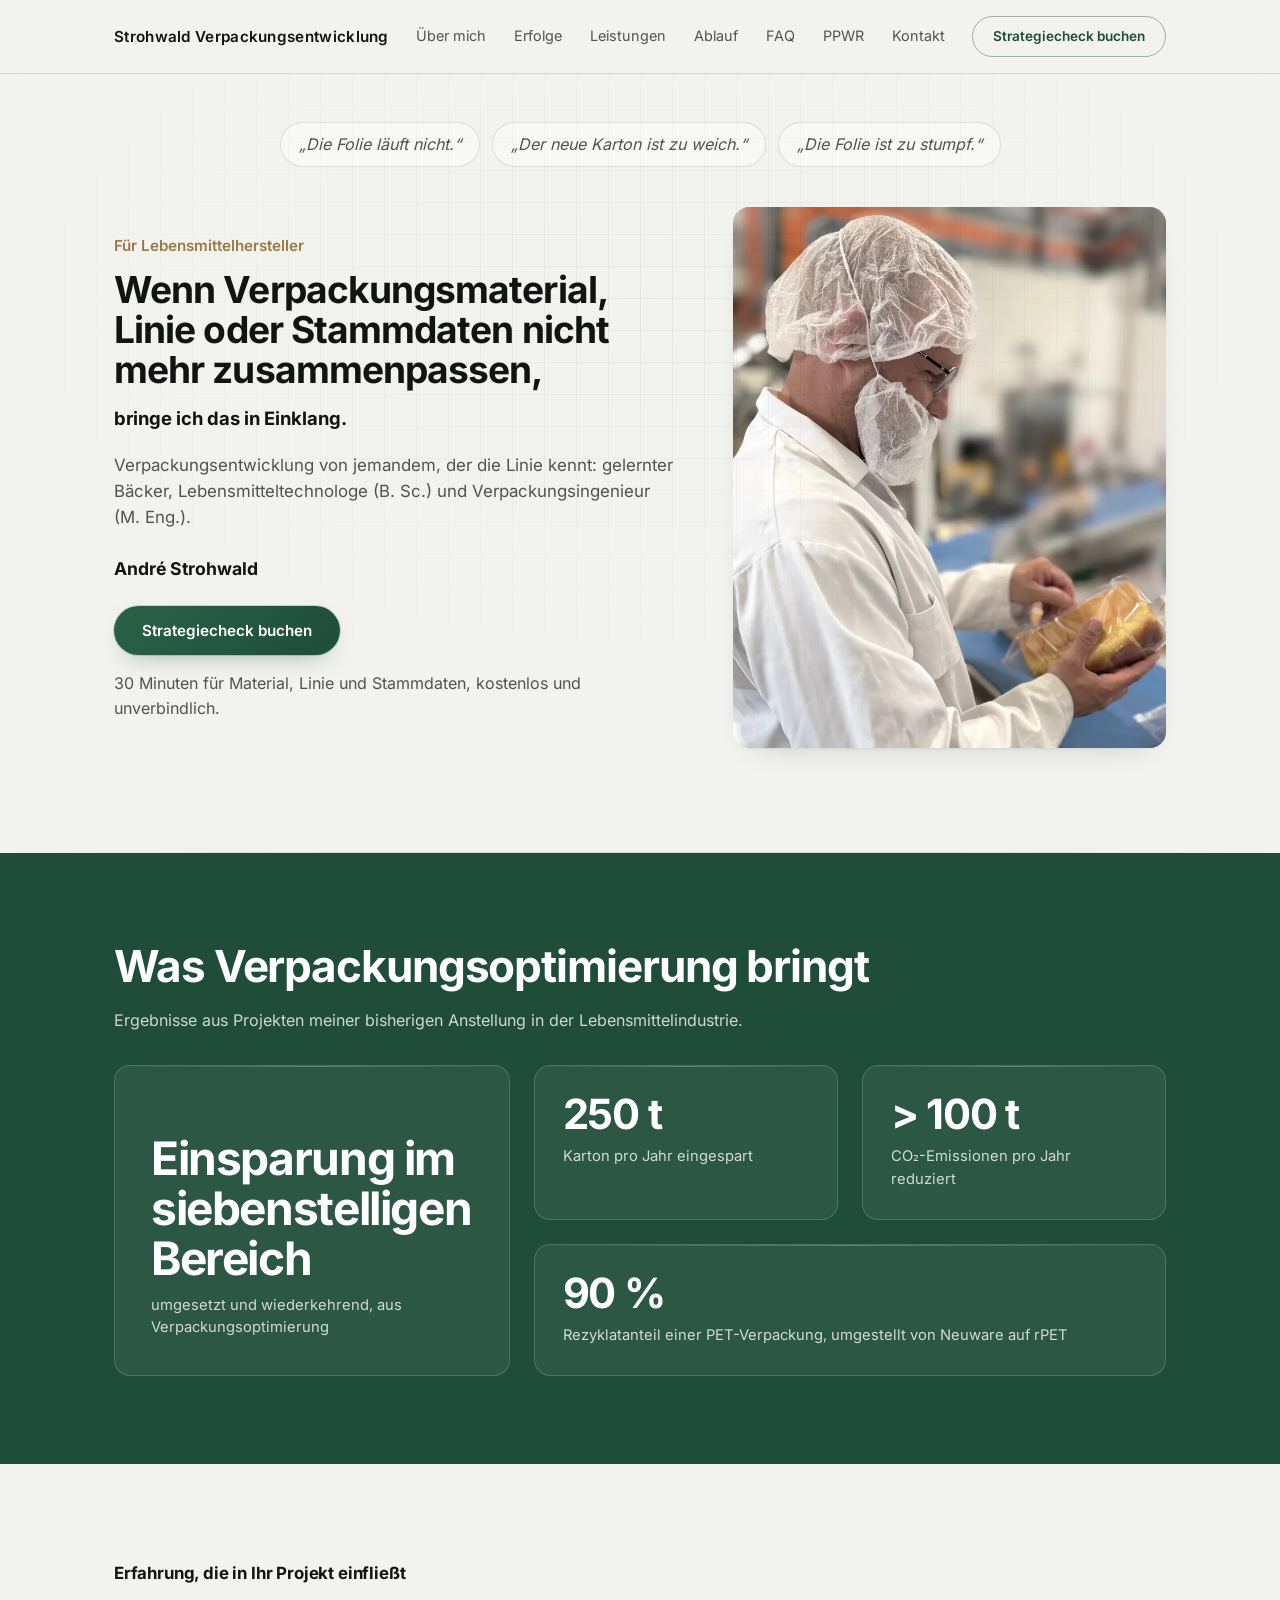
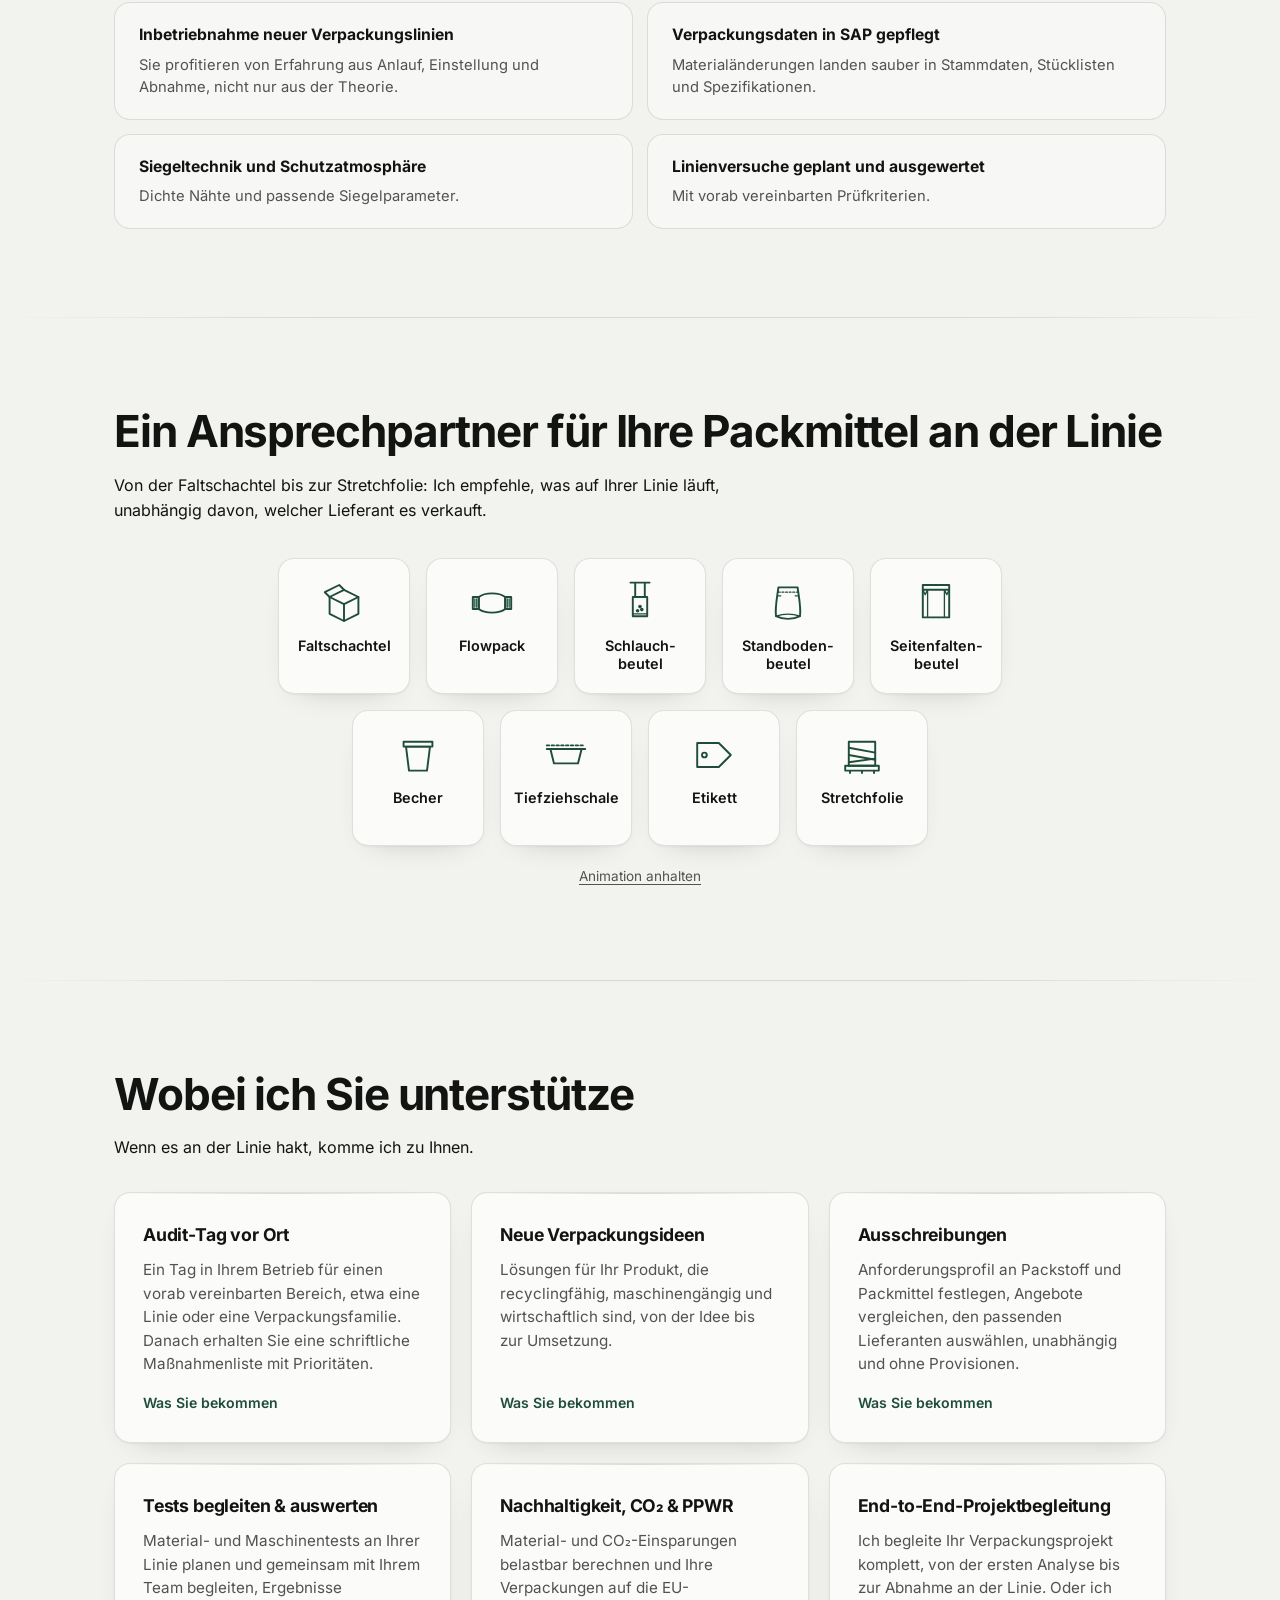
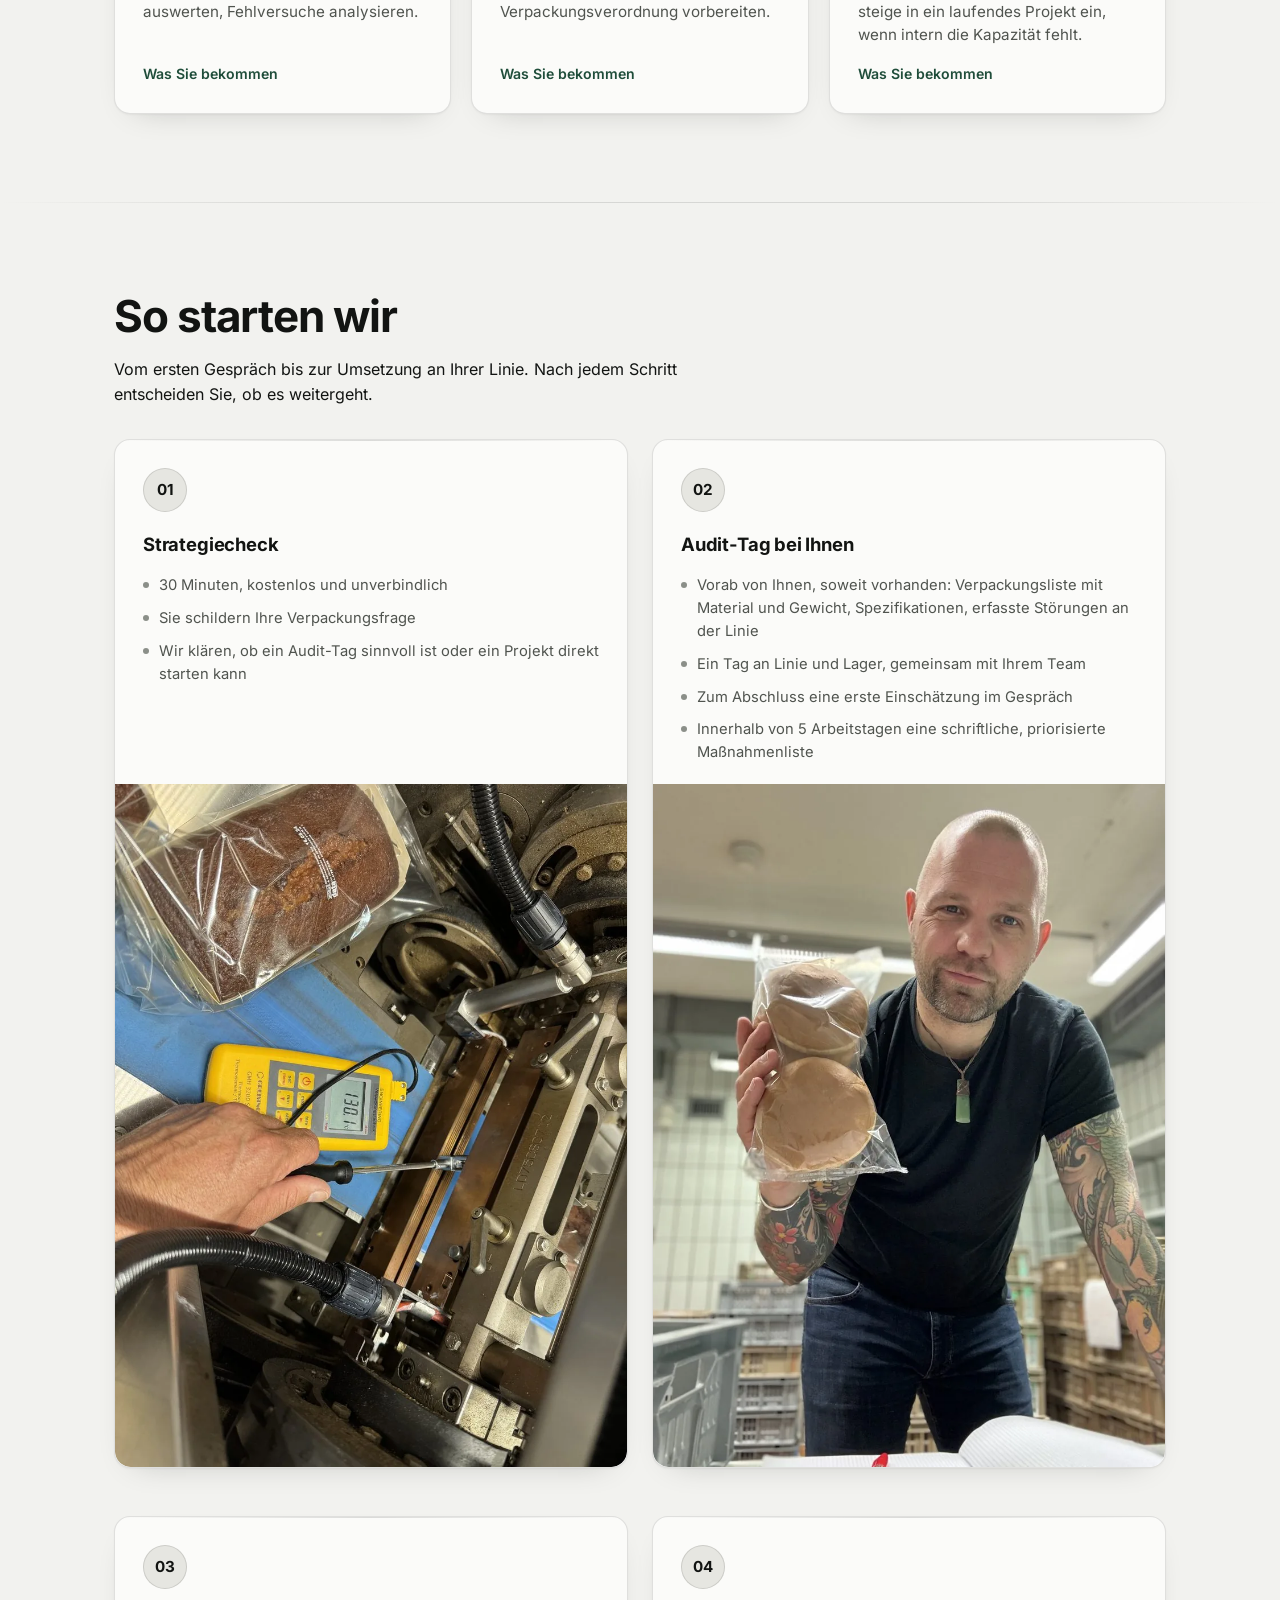
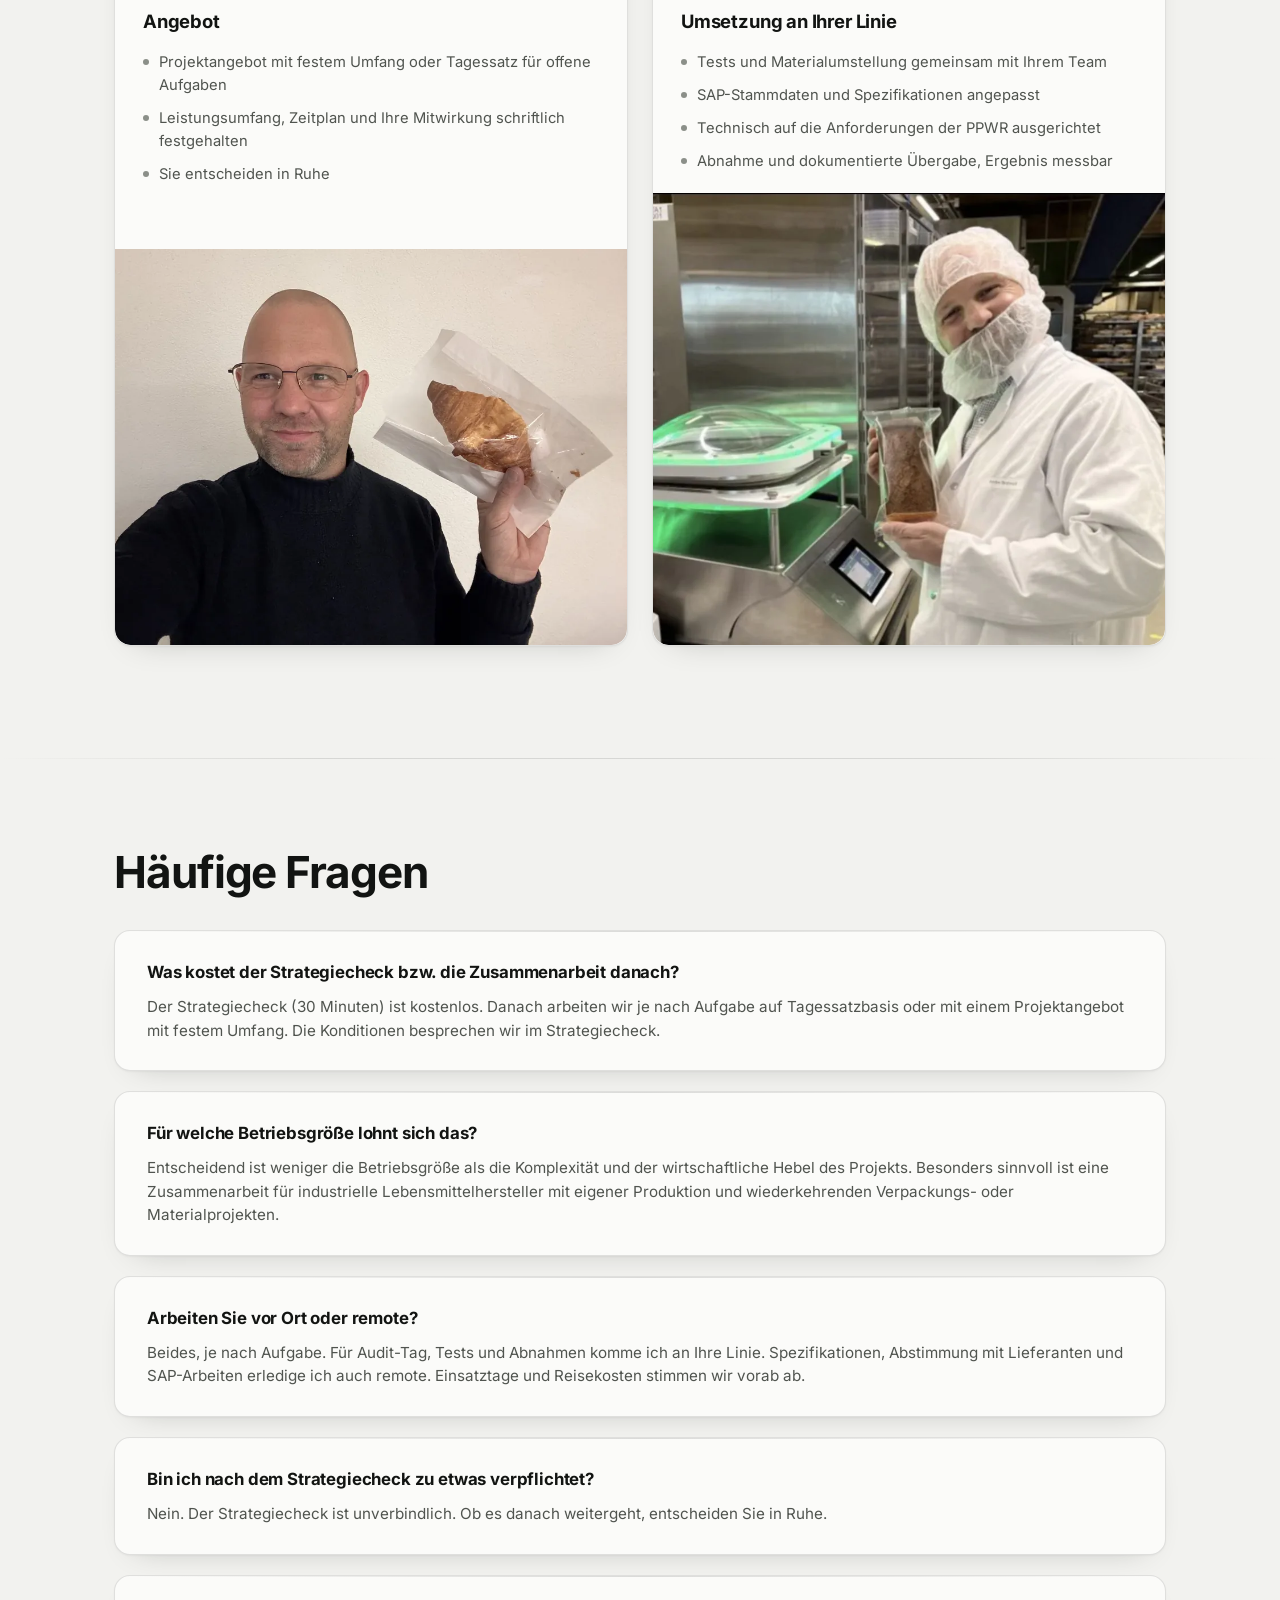
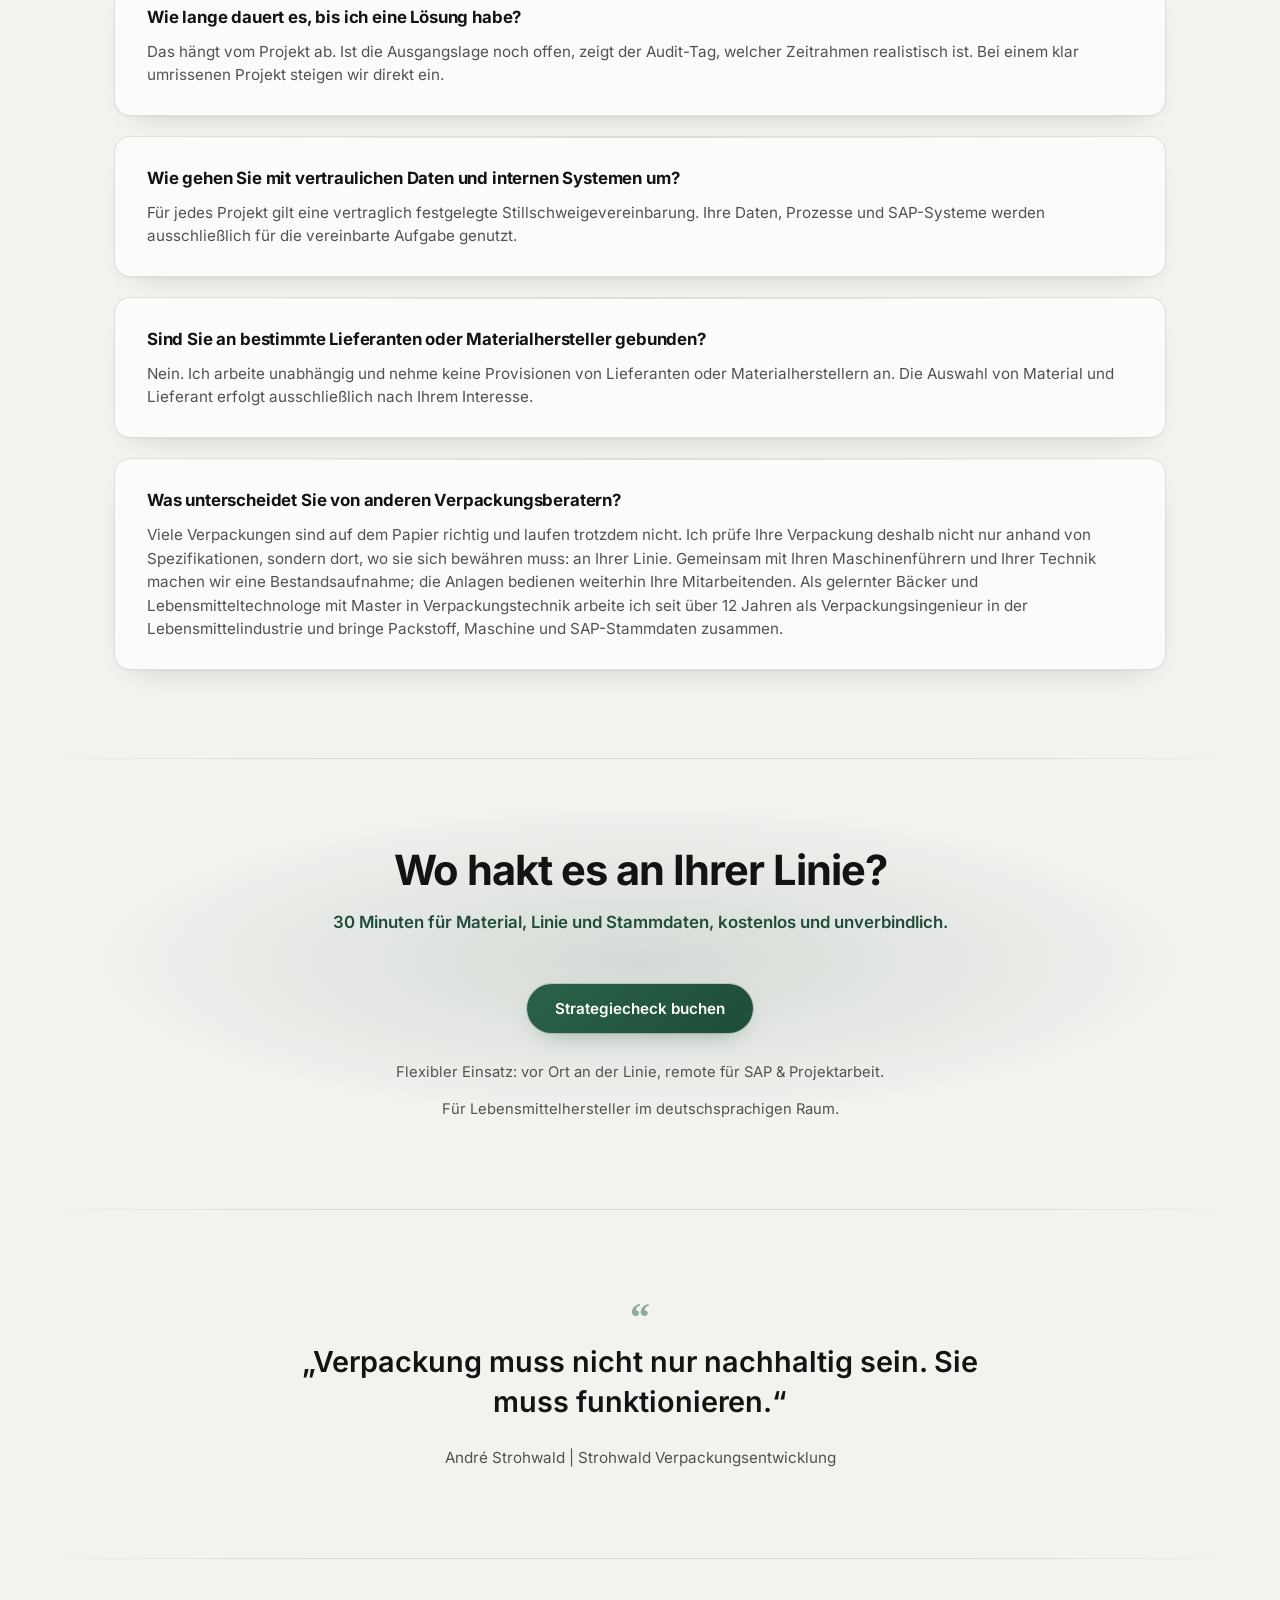
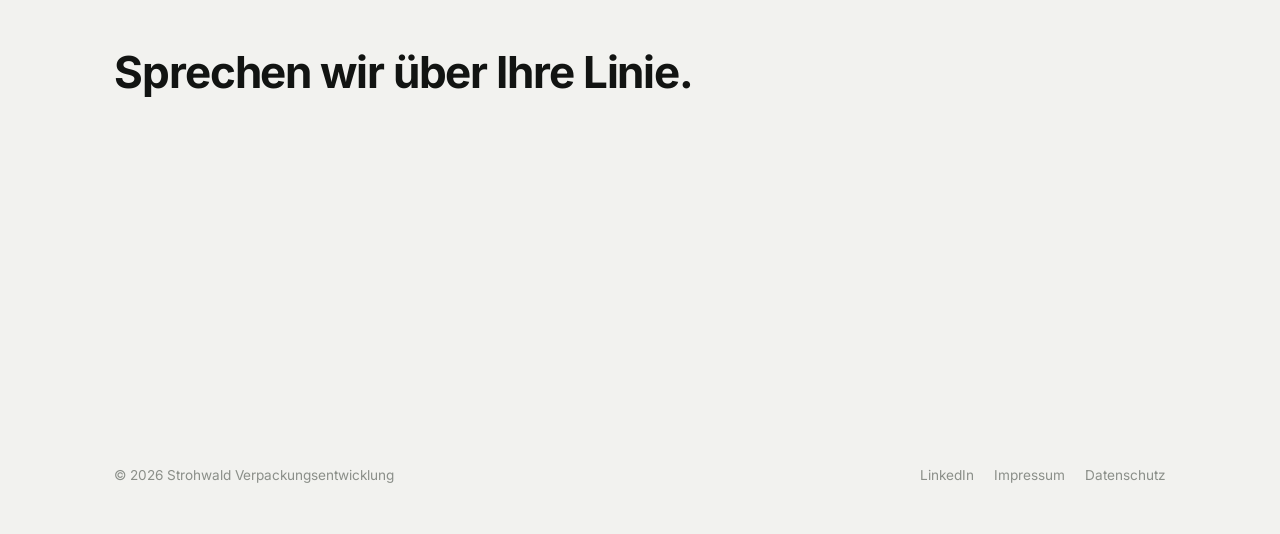
==== index.html @ 3e9cc545 "Rücke Erfolge tiefer, Foto nach unten, Sprechblasen mittig und größer Co-Authored-By: Claude Opus 5." ====
<!DOCTYPE html>
<html lang="de">
<head>
<meta charset="UTF-8" />
<meta name="viewport" content="width=device-width, initial-scale=1.0" />
<title>Strohwald Verpackungsentwicklung | André Strohwald</title>
<meta name="description" content="André Strohwald, Verpackungsingenieur (M. Eng.): Verpackungsentwicklung für Lebensmittelhersteller im deutschsprachigen Raum." />
<meta property="og:type" content="website" />
<meta property="og:site_name" content="Strohwald Verpackungsentwicklung" />
<meta property="og:url" content="https://strohwald-verpackungsentwicklung.de/" />
<link rel="canonical" href="https://strohwald-verpackungsentwicklung.de/" />
<meta property="og:title" content="Strohwald Verpackungsentwicklung" />
<meta property="og:description" content="André Strohwald, Verpackungsingenieur (M. Eng.): Verpackungsentwicklung für Lebensmittelhersteller im deutschsprachigen Raum." />
<meta property="og:image" content="https://strohwald-verpackungsentwicklung.de/assets/images/og-image.jpg" />
<meta property="og:image:width" content="1200" />
<meta property="og:image:height" content="630" />
<meta property="og:locale" content="de_DE" />
<meta name="twitter:card" content="summary_large_image" />
<meta name="twitter:title" content="Strohwald Verpackungsentwicklung" />
<meta name="twitter:description" content="André Strohwald, Verpackungsingenieur (M. Eng.): Verpackungsentwicklung für Lebensmittelhersteller im deutschsprachigen Raum." />
<meta name="twitter:image" content="https://strohwald-verpackungsentwicklung.de/assets/images/og-image.jpg" />
<link rel="icon" href="assets/favicon.svg" type="image/svg+xml" />
<link rel="preload" href="assets/fonts/inter-latin-wght-normal.woff2" as="font" type="font/woff2" crossorigin />
<link rel="stylesheet" href="assets/style.css?v=1795500000" />
<script type="application/ld+json">
{
  "@context": "https://schema.org",
  "@graph": [
    {
      "@type": "ProfessionalService",
      "@id": "https://strohwald-verpackungsentwicklung.de/#firma",
      "name": "Strohwald Verpackungsentwicklung",
      "url": "https://strohwald-verpackungsentwicklung.de/",
      "description": "Ingenieurleistungen in der Verpackungsentwicklung für Lebensmittelhersteller im deutschsprachigen Raum: Packstoff, Linie und Stammdaten, PPWR und Materialeinsparung.",
      "image": "https://strohwald-verpackungsentwicklung.de/assets/images/og-image.jpg",
      "email": "andre@strohwald-verpackungsentwicklung.de",
      "member": {
        "@id": "https://strohwald-verpackungsentwicklung.de/#andre"
      },
      "areaServed": [
        {
          "@type": "Country",
          "name": "Deutschland"
        },
        {
          "@type": "Country",
          "name": "Österreich"
        },
        {
          "@type": "Country",
          "name": "Schweiz"
        },
        {
          "@type": "Country",
          "name": "Liechtenstein"
        }
      ],
      "knowsAbout": [
        "Verpackungsentwicklung",
        "Lebensmittelverpackungen",
        "PPWR (EU-Verpackungsverordnung 2025/40)",
        "Siegeltechnik",
        "Folienverpackungen",
        "Schutzgasverpackung (MAP)",
        "Karton",
        "Tiefziehverpackungen",
        "Etiketten",
        "Materialeinsparung",
        "SAP-Stammdaten für Packmittel"
      ],
      "sameAs": [
        "https://www.linkedin.com/in/andr%C3%A9-strohwald-752a7868"
      ]
    },
    {
      "@type": "Person",
      "@id": "https://strohwald-verpackungsentwicklung.de/#andre",
      "name": "André Strohwald",
      "jobTitle": ["Verpackungsingenieur", "Verpackungsentwickler"],
      "url": "https://strohwald-verpackungsentwicklung.de/ueber-mich.html",
      "image": "https://strohwald-verpackungsentwicklung.de/assets/images/andre-strohwald.webp",
      "sameAs": [
        "https://www.linkedin.com/in/andr%C3%A9-strohwald-752a7868"
      ],
      "alumniOf": {
        "@type": "CollegeOrUniversity",
        "name": "Berliner Hochschule für Technik"
      },
      "hasCredential": [
        {
          "@type": "EducationalOccupationalCredential",
          "name": "M. Eng. Verpackungstechnik"
        },
        {
          "@type": "EducationalOccupationalCredential",
          "name": "B. Sc. Lebensmitteltechnologie"
        },
        {
          "@type": "EducationalOccupationalCredential",
          "name": "Ausbildung zum Bäcker"
        }
      ],
      "knowsAbout": [
        "Verpackungsentwicklung",
        "Lebensmittelverpackungen",
        "PPWR (EU-Verpackungsverordnung 2025/40)",
        "Siegeltechnik",
        "Folienverpackungen",
        "Schutzgasverpackung (MAP)",
        "Karton",
        "Tiefziehverpackungen",
        "Etiketten",
        "Materialeinsparung",
        "SAP-Stammdaten für Packmittel"
      ]
    },
    {
      "@type": "WebSite",
      "@id": "https://strohwald-verpackungsentwicklung.de/#website",
      "url": "https://strohwald-verpackungsentwicklung.de/",
      "name": "Strohwald Verpackungsentwicklung",
      "inLanguage": "de",
      "publisher": {
        "@id": "https://strohwald-verpackungsentwicklung.de/#firma"
      }
    }
  ]
}
</script>
</head>
<body>

<header class="site-header">
  <div class="container">
    <div class="header-start">
      <button type="button" class="nav-toggle" aria-label="Menü öffnen" aria-expanded="false" aria-controls="main-nav">
        <svg viewBox="0 0 24 24" fill="none" stroke="currentColor" stroke-width="1.8" stroke-linecap="round">
          <line x1="4" y1="7" x2="20" y2="7"/>
          <line x1="4" y1="12" x2="20" y2="12"/>
          <line x1="4" y1="17" x2="20" y2="17"/>
        </svg>
      </button>
      <a href="#" class="brand">
        <span class="brand-name">Strohwald Verpackungsentwicklung</span>
      </a>
    </div>
    <nav class="main-nav" id="main-nav">
      <a href="ueber-mich.html">Über mich</a>
      <a href="#erfolge">Erfolge</a>
      <a href="#leistungen">Leistungen</a>
      <a href="#prozess">Ablauf</a>
      <a href="#faq">FAQ</a>
      <a href="ppwr.html">PPWR</a>
      <a href="#kontakt">Kontakt</a>
      <a href="https://calendly.com/strohwald-verpackungsentwicklung/30min" class="nav-mobile-cta" target="_blank" rel="noopener">Strategiecheck buchen</a>
    </nav>
    <a href="https://calendly.com/strohwald-verpackungsentwicklung/30min" class="btn btn-outline btn-small nav-cta" target="_blank" rel="noopener">Strategiecheck buchen</a>
  </div>
</header>

<main>

  <!-- Hero -->
  <section class="hero">
    <div class="container hero-inner hero-inner--foto">
      <ul class="hero-symptoms" aria-label="Typische Sätze aus der Produktion">
        <li>„Die Folie läuft nicht.“</li>
        <li>„Der neue Karton ist zu weich.“</li>
        <li>„Die Folie ist zu stumpf.“</li>
      </ul>
      <div class="hero-text">
        <p class="eyebrow">Für Lebensmittelhersteller</p>
        <h1>Wenn Verpackungsmaterial, Linie oder Stammdaten nicht mehr zusammenpassen,</h1>
        <p class="hero-lead">bringe ich das in Einklang.</p>

        <p class="hero-intro">Verpackungsentwicklung von jemandem, der die Linie kennt: gelernter Bäcker, Lebensmitteltechnologe (B.&nbsp;Sc.) und Verpackungsingenieur (M.&nbsp;Eng.).</p>

        <div class="hero-person">
          <div>
            <div class="hero-person-name">André Strohwald</div>
          </div>
        </div>

        <div class="hero-actions">
          <a href="https://calendly.com/strohwald-verpackungsentwicklung/30min" class="btn btn-primary" target="_blank" rel="noopener">Strategiecheck buchen</a>
          <span class="hint">30 Minuten für Material, Linie und Stammdaten, kostenlos und unverbindlich.</span>
        </div>
      </div>
      <figure class="hero-foto hero-foto--linie">
        <img src="assets/images/qualitaetskontrolle-1200.webp" srcset="assets/images/qualitaetskontrolle-800.webp 800w, assets/images/qualitaetskontrolle-1200.webp 1200w" sizes="(min-width: 960px) 460px, 100vw" alt="André Strohwald prüft ein verpacktes Brot an der Verpackungslinie" width="1200" height="1426" fetchpriority="high" />
      </figure>
    </div>
  </section>

  <!-- Erfolge -->
  <section id="erfolge" class="erfolge-gruen">
    <div class="container">
      <h2>Was Verpackungs&shy;optimierung bringt</h2>
      <p class="section-intro">Ergebnisse aus Projekten meiner bisherigen Anstellung in der Lebensmittelindustrie.</p>

      <div class="stats-grid stats-bento">
        <div class="stat-tile stat-tile-feature">
          <div class="stat-value">Einsparung im siebenstelligen Bereich</div>
          <div class="stat-label">umgesetzt und wiederkehrend, aus Verpackungsoptimierung</div>
        </div>
        <div class="stat-tile">
          <div class="stat-value">250 t</div>
          <div class="stat-label">Karton pro Jahr eingespart</div>
        </div>
        <div class="stat-tile">
          <div class="stat-value">&gt;&nbsp;100&nbsp;t</div>
          <div class="stat-label">CO₂-Emissionen pro Jahr reduziert</div>
        </div>
        <div class="stat-tile stat-tile-wide">
          <div class="stat-value">90 %</div>
          <div class="stat-label">Rezyklatanteil einer PET-Verpackung, umgestellt von Neuware auf rPET</div>
        </div>
      </div>
    </div>
  </section>

  <!-- Erfahrung -->
  <section id="erfahrung">
    <div class="container">
      <h3 class="experience-title">Erfahrung, die in Ihr Projekt einfließt</h3>
      <div class="experience-grid">
        <div class="experience-card">
          <h4>Inbetriebnahme neuer Verpackungslinien</h4>
          <p>Sie profitieren von Erfahrung aus Anlauf, Einstellung und Abnahme, nicht nur aus der Theorie.</p>
        </div>
        <div class="experience-card">
          <h4>Verpackungsdaten in SAP gepflegt</h4>
          <p>Materialänderungen landen sauber in Stammdaten, Stücklisten und Spezifikationen.</p>
        </div>
        <div class="experience-card">
          <h4>Siegeltechnik und Schutzatmosphäre</h4>
          <p>Dichte Nähte und passende Siegelparameter.</p>
        </div>
        <div class="experience-card">
          <h4>Linienversuche geplant und ausgewertet</h4>
          <p>Mit vorab vereinbarten Prüfkriterien.</p>
        </div>
      </div>
    </div>
  </section>

  <!-- Packmittel -->
  <section id="packmittel" class="materials-section">
    <div class="container">
      <h2>Ein Ansprechpartner für Ihre Packmittel an der Linie</h2>
      <p class="section-intro">Von der Faltschachtel bis zur Stretchfolie: Ich empfehle, was auf Ihrer Linie läuft, unabhängig davon, welcher Lieferant es verkauft.</p>
    </div>
    <div class="material-band" data-material-anim>
        <ul class="material-list">
          <li class="material-chip"><svg viewBox="0 0 40 40" aria-hidden="true"><path d="M8 15L20 9L32 15L32 29L20 35L8 29Z"><animate attributeName="d" values="M8 15L20 9L32 15L32 29L20 35L8 29Z;M8 15L20 9L32 15L32 29L20 35L8 29Z;M8 29L20 23L32 29L32 29L20 35L8 29Z;M8 29L20 23L32 29L32 29L20 35L8 29Z;M8 15L20 9L32 15L32 29L20 35L8 29Z;M8 15L20 9L32 15L32 29L20 35L8 29Z;M8 15L20 9L32 15L32 29L20 35L8 29Z" keyTimes="0;0.0122;0.0278;0.0417;0.0694;0.0903;1" calcMode="spline" keySplines=".45 0 .25 1;.45 0 .25 1;.45 0 .25 1;.45 0 .25 1;.45 0 .25 1;.45 0 .25 1" dur="28.8s" begin="0.8s" repeatCount="indefinite"/></path><path d="M8 15L20 21L32 15M20 21L20 35"><animate attributeName="d" values="M8 15L20 21L32 15M20 21L20 35;M8 15L20 21L32 15M20 21L20 35;M8 29L20 35L32 29M20 35L20 35;M8 29L20 35L32 29M20 35L20 35;M8 15L20 21L32 15M20 21L20 35;M8 15L20 21L32 15M20 21L20 35;M8 15L20 21L32 15M20 21L20 35" keyTimes="0;0.0122;0.0278;0.0417;0.0694;0.0903;1" calcMode="spline" keySplines=".45 0 .25 1;.45 0 .25 1;.45 0 .25 1;.45 0 .25 1;.45 0 .25 1;.45 0 .25 1" dur="28.8s" begin="0.8s" repeatCount="indefinite"/></path><path d="M8 15L4 11L16 5L20 9"><animate attributeName="d" values="M8 15L4 11L16 5L20 9;M8 15L14 18L26 12L20 9;M8 29L14 32L26 26L20 23;M8 29L14 32L26 26L20 23;M8 15L14 18L26 12L20 9;M8 15L4 11L16 5L20 9;M8 15L4 11L16 5L20 9" keyTimes="0;0.0122;0.0278;0.0417;0.0694;0.0903;1" calcMode="spline" keySplines=".45 0 .25 1;.45 0 .25 1;.45 0 .25 1;.45 0 .25 1;.45 0 .25 1;.45 0 .25 1" dur="28.8s" begin="0.8s" repeatCount="indefinite"/></path></svg><span>Faltschachtel</span></li>
          <li class="material-chip"><svg viewBox="0 0 40 40" aria-hidden="true"><path d="M9 15C14 11 26 11 31 15L31 25C26 29 14 29 9 25Z"/><path d="M4 15h5v10H4zM31 15h5v10h-5z"/><path class="mc-thin" d="M5.7 16.5v7M7.3 16.5v7M32.7 16.5v7M34.3 16.5v7"/><g opacity="0"><path d="M2.5 12h8M29.5 12h8"/><animateTransform attributeName="transform" type="translate" values="0 0;0 0;0 2;0 2;0 0;0 0;0 0" keyTimes="0;0.0104;0.0243;0.0451;0.059;0.0729;1" calcMode="spline" keySplines=".45 0 .25 1;.45 0 .25 1;.45 0 .25 1;.45 0 .25 1;.45 0 .25 1;.45 0 .25 1" dur="28.8s" begin="4s" repeatCount="indefinite"/><animate attributeName="opacity" values="0;1;1;1;1;0;0" keyTimes="0;0.0104;0.0243;0.0451;0.059;0.0729;1" calcMode="spline" keySplines=".45 0 .25 1;.45 0 .25 1;.45 0 .25 1;.45 0 .25 1;.45 0 .25 1;.45 0 .25 1" dur="28.8s" begin="4s" repeatCount="indefinite"/></g><g opacity="0"><path d="M2.5 28h8M29.5 28h8"/><animateTransform attributeName="transform" type="translate" values="0 0;0 0;0 -2;0 -2;0 0;0 0;0 0" keyTimes="0;0.0104;0.0243;0.0451;0.059;0.0729;1" calcMode="spline" keySplines=".45 0 .25 1;.45 0 .25 1;.45 0 .25 1;.45 0 .25 1;.45 0 .25 1;.45 0 .25 1" dur="28.8s" begin="4s" repeatCount="indefinite"/><animate attributeName="opacity" values="0;1;1;1;1;0;0" keyTimes="0;0.0104;0.0243;0.0451;0.059;0.0729;1" calcMode="spline" keySplines=".45 0 .25 1;.45 0 .25 1;.45 0 .25 1;.45 0 .25 1;.45 0 .25 1;.45 0 .25 1" dur="28.8s" begin="4s" repeatCount="indefinite"/></g></svg><span>Flowpack</span></li>
          <li class="material-chip"><svg viewBox="0 0 40 40" aria-hidden="true"><path d="M12 3h16M16 3v12M24 3v12"/><path d="M14 15h12v16H14z"/><path class="mc-thin" d="M14 29h12"/><circle class="mc-dot" cx="18" cy="26.5" r="1.5"><animateTransform attributeName="transform" type="translate" values="0 0;0 0;0 -19;0 -19;0 0;0 0" keyTimes="0;0.0104;0.0122;0.0139;0.0312;1" calcMode="spline" keySplines=".45 0 .25 1;.45 0 .25 1;.45 0 .25 1;.45 0 .25 1;.45 0 .25 1" dur="28.8s" begin="7.2s" repeatCount="indefinite"/><animate attributeName="opacity" values="1;0;0;1;1;1" keyTimes="0;0.0104;0.0139;0.0156;0.0312;1" calcMode="spline" keySplines=".45 0 .25 1;.45 0 .25 1;.45 0 .25 1;.45 0 .25 1;.45 0 .25 1" dur="28.8s" begin="7.2s" repeatCount="indefinite"/></circle><circle class="mc-dot" cx="21.5" cy="25.5" r="1.5"><animateTransform attributeName="transform" type="translate" values="0 0;0 0;0 -19;0 -19;0 0;0 0" keyTimes="0;0.0104;0.0122;0.0181;0.0354;1" calcMode="spline" keySplines=".45 0 .25 1;.45 0 .25 1;.45 0 .25 1;.45 0 .25 1;.45 0 .25 1" dur="28.8s" begin="7.2s" repeatCount="indefinite"/><animate attributeName="opacity" values="1;0;0;1;1;1" keyTimes="0;0.0104;0.0181;0.0198;0.0354;1" calcMode="spline" keySplines=".45 0 .25 1;.45 0 .25 1;.45 0 .25 1;.45 0 .25 1;.45 0 .25 1" dur="28.8s" begin="7.2s" repeatCount="indefinite"/></circle><circle class="mc-dot" cx="20" cy="23" r="1.5"><animateTransform attributeName="transform" type="translate" values="0 0;0 0;0 -19;0 -19;0 0;0 0" keyTimes="0;0.0104;0.0122;0.0222;0.0396;1" calcMode="spline" keySplines=".45 0 .25 1;.45 0 .25 1;.45 0 .25 1;.45 0 .25 1;.45 0 .25 1" dur="28.8s" begin="7.2s" repeatCount="indefinite"/><animate attributeName="opacity" values="1;0;0;1;1;1" keyTimes="0;0.0104;0.0222;0.024;0.0396;1" calcMode="spline" keySplines=".45 0 .25 1;.45 0 .25 1;.45 0 .25 1;.45 0 .25 1;.45 0 .25 1" dur="28.8s" begin="7.2s" repeatCount="indefinite"/></circle><g opacity="0"><path d="M7 15h6"/><animateTransform attributeName="transform" type="translate" values="0 0;0 0;1.5 0;1.5 0;0 0;0 0" keyTimes="0;0.0347;0.0486;0.066;0.0799;1" calcMode="spline" keySplines=".45 0 .25 1;.45 0 .25 1;.45 0 .25 1;.45 0 .25 1;.45 0 .25 1" dur="28.8s" begin="7.2s" repeatCount="indefinite"/><animate attributeName="opacity" values="0;1;1;1;0;0" keyTimes="0;0.0347;0.0486;0.066;0.0799;1" calcMode="spline" keySplines=".45 0 .25 1;.45 0 .25 1;.45 0 .25 1;.45 0 .25 1;.45 0 .25 1" dur="28.8s" begin="7.2s" repeatCount="indefinite"/></g><g opacity="0"><path d="M27 15h6"/><animateTransform attributeName="transform" type="translate" values="0 0;0 0;-1.5 0;-1.5 0;0 0;0 0" keyTimes="0;0.0347;0.0486;0.066;0.0799;1" calcMode="spline" keySplines=".45 0 .25 1;.45 0 .25 1;.45 0 .25 1;.45 0 .25 1;.45 0 .25 1" dur="28.8s" begin="7.2s" repeatCount="indefinite"/><animate attributeName="opacity" values="0;1;1;1;0;0" keyTimes="0;0.0347;0.0486;0.066;0.0799;1" calcMode="spline" keySplines=".45 0 .25 1;.45 0 .25 1;.45 0 .25 1;.45 0 .25 1;.45 0 .25 1" dur="28.8s" begin="7.2s" repeatCount="indefinite"/></g></svg><span>Schlauch&shy;beutel</span></li>
          <li class="material-chip"><svg viewBox="0 0 40 40" aria-hidden="true"><path d="M12 7L28 7C29 15 31 24 30 31C24 34 16 34 10 31C9 24 11 15 12 7Z"><animate attributeName="d" values="M12 7L28 7C29 15 31 24 30 31C24 34 16 34 10 31C9 24 11 15 12 7Z;M12 7L28 7C28 15 28 24 28 31C24 31 16 31 12 31C12 24 12 15 12 7Z;M12 7L28 7C28 15 28 24 28 31C24 31 16 31 12 31C12 24 12 15 12 7Z;M12 7L28 7C29 15 31 24 30 31C24 34 16 34 10 31C9 24 11 15 12 7Z;M12 7L28 7C29 15 31 24 30 31C24 34 16 34 10 31C9 24 11 15 12 7Z" keyTimes="0;0.0174;0.0347;0.066;1" calcMode="spline" keySplines=".45 0 .25 1;.45 0 .25 1;.45 0 .25 1;.45 0 .25 1" dur="28.8s" begin="10.4s" repeatCount="indefinite"/></path><path class="mc-thin" d="M10 31C16 29 24 29 30 31"><animate attributeName="d" values="M10 31C16 29 24 29 30 31;M12 31C16 31 24 31 28 31;M12 31C16 31 24 31 28 31;M10 31C16 29 24 29 30 31;M10 31C16 29 24 29 30 31" keyTimes="0;0.0174;0.0347;0.066;1" calcMode="spline" keySplines=".45 0 .25 1;.45 0 .25 1;.45 0 .25 1;.45 0 .25 1" dur="28.8s" begin="10.4s" repeatCount="indefinite"/></path><path class="mc-thin" d="M12 11h16" stroke-dasharray="1.5 1.5"/><path class="mc-thin" d="M12 14h2M26 14h2"/></svg><span>Standboden&shy;beutel</span></li>
          <li class="material-chip"><svg viewBox="0 0 40 40" aria-hidden="true"><path d="M9 9L31 9L31 32L9 32Z"><animate attributeName="d" values="M9 9L31 9L31 32L9 32Z;M13 9L27 9L27 32L13 32Z;M13 9L27 9L27 32L13 32Z;M9 9L31 9L31 32L9 32Z;M9 9L31 9L31 32L9 32Z" keyTimes="0;0.0174;0.0347;0.066;1" calcMode="spline" keySplines=".45 0 .25 1;.45 0 .25 1;.45 0 .25 1;.45 0 .25 1" dur="28.8s" begin="13.6s" repeatCount="indefinite"/></path><path d="M9 9L9 5L31 5L31 9"><animate attributeName="d" values="M9 9L9 5L31 5L31 9;M13 9L13 5L27 5L27 9;M13 9L13 5L27 5L27 9;M9 9L9 5L31 5L31 9;M9 9L9 5L31 5L31 9" keyTimes="0;0.0174;0.0347;0.066;1" calcMode="spline" keySplines=".45 0 .25 1;.45 0 .25 1;.45 0 .25 1;.45 0 .25 1" dur="28.8s" begin="13.6s" repeatCount="indefinite"/></path><path class="mc-thin" d="M9 9L11 13L13 9M27 9L29 13L31 9"><animate attributeName="d" values="M9 9L11 13L13 9M27 9L29 13L31 9;M13 9L13 13L13 9M27 9L27 13L27 9;M13 9L13 13L13 9M27 9L27 13L27 9;M9 9L11 13L13 9M27 9L29 13L31 9;M9 9L11 13L13 9M27 9L29 13L31 9" keyTimes="0;0.0174;0.0347;0.066;1" calcMode="spline" keySplines=".45 0 .25 1;.45 0 .25 1;.45 0 .25 1;.45 0 .25 1" dur="28.8s" begin="13.6s" repeatCount="indefinite"/></path><path class="mc-thin" d="M13 9v23M27 9v23"/></svg><span>Seiten&shy;falten&shy;beutel</span></li>
          <li class="material-chip"><svg viewBox="0 0 40 40" aria-hidden="true"><path d="M10 13h20l-2.5 20h-15z"/><g><path d="M8 9h24v4H8z"/><animateTransform attributeName="transform" type="translate" values="0 0;0 -6;0 -6;0 0;0 0" keyTimes="0;0.0208;0.0486;0.0694;1" calcMode="spline" keySplines=".45 0 .25 1;.45 0 .25 1;.45 0 .25 1;.45 0 .25 1" dur="28.8s" begin="16.8s" repeatCount="indefinite"/><animateTransform attributeName="transform" type="rotate" additive="sum" values="0 20 11;-10 20 11;-10 20 11;0 20 11;0 20 11" keyTimes="0;0.0208;0.0486;0.0694;1" calcMode="spline" keySplines=".45 0 .25 1;.45 0 .25 1;.45 0 .25 1;.45 0 .25 1" dur="28.8s" begin="16.8s" repeatCount="indefinite"/></g></svg><span>Becher</span></li>
          <li class="material-chip"><svg viewBox="0 0 40 40" aria-hidden="true"><path d="M4 15h32"/><path d="M7 15L10 27L30 27L33 15"><animate attributeName="d" values="M7 15L10 27L30 27L33 15;M7 15L10 15L30 15L33 15;M7 15L10 27L30 27L33 15;M7 15L10 27L30 27L33 15;M7 15L10 27L30 27L33 15" keyTimes="0;0.0104;0.0382;0.0833;1" calcMode="spline" keySplines=".45 0 .25 1;.45 0 .25 1;.45 0 .25 1;.45 0 .25 1" dur="28.8s" begin="20s" repeatCount="indefinite"/></path><path d="M4 12h32" stroke-dasharray="2 2"><animateTransform attributeName="transform" type="translate" values="0 0;0 0;0 3;0 3;0 0;0 0" keyTimes="0;0.0417;0.0556;0.0694;0.0868;1" calcMode="spline" keySplines=".45 0 .25 1;.45 0 .25 1;.45 0 .25 1;.45 0 .25 1;.45 0 .25 1" dur="28.8s" begin="20s" repeatCount="indefinite"/></path></svg><span>Tiefzieh&shy;schale</span></li>
          <li class="material-chip"><svg viewBox="0 0 40 40" aria-hidden="true"><g><path d="M6 10h18l10 10-10 10H6z"/><circle cx="12" cy="20" r="2"/><animateTransform attributeName="transform" type="rotate" values="0 6 30;-12 6 30;-12 6 30;0 6 30;0 6 30" keyTimes="0;0.0208;0.0486;0.0764;1" calcMode="spline" keySplines=".45 0 .25 1;.45 0 .25 1;.45 0 .25 1;.45 0 .25 1" dur="28.8s" begin="23.2s" repeatCount="indefinite"/></g></svg><span>Etikett</span></li>
          <li class="material-chip"><svg viewBox="0 0 40 40" aria-hidden="true"><path d="M9 9h22v20H9z"/><path d="M6 29h28v4H6zM10 33v2M20 33v2M30 33v2"/><path d="M9 26l22-3" pathLength="1" stroke-dasharray="1 1"><animate attributeName="stroke-dashoffset" values="0;1;1;0;0" keyTimes="0;0.0104;0.0174;0.0382;1" calcMode="spline" keySplines=".45 0 .25 1;.45 0 .25 1;.45 0 .25 1;.45 0 .25 1" dur="28.8s" begin="26.4s" repeatCount="indefinite"/></path><path d="M9 20l22 4" pathLength="1" stroke-dasharray="1 1"><animate attributeName="stroke-dashoffset" values="0;1;1;0;0" keyTimes="0;0.0104;0.0382;0.059;1" calcMode="spline" keySplines=".45 0 .25 1;.45 0 .25 1;.45 0 .25 1;.45 0 .25 1" dur="28.8s" begin="26.4s" repeatCount="indefinite"/></path><path d="M9 14l22 4" pathLength="1" stroke-dasharray="1 1"><animate attributeName="stroke-dashoffset" values="0;1;1;0;0" keyTimes="0;0.0104;0.059;0.0799;1" calcMode="spline" keySplines=".45 0 .25 1;.45 0 .25 1;.45 0 .25 1;.45 0 .25 1" dur="28.8s" begin="26.4s" repeatCount="indefinite"/></path></svg><span>Stretchfolie</span></li>
        </ul>
    </div>
    <div class="container material-controls">
      <button type="button" class="material-toggle" hidden>Animation anhalten</button>
    </div>
  </section>

  <!-- Leistungen -->
  <section id="leistungen">
    <div class="container">
      <h2>Wobei ich Sie unterstütze</h2>
      <p class="section-intro">Wenn es an der Linie hakt, komme ich zu Ihnen.</p>

      <div class="service-grid">
        <a class="service-card" href="leistungen.html#audit-tag">
          <h3>Audit-Tag vor Ort</h3>
          <p>Ein Tag in Ihrem Betrieb für einen vorab vereinbarten Bereich, etwa eine Linie oder eine Verpackungsfamilie. Danach erhalten Sie eine schriftliche Maßnahmenliste mit Prioritäten.</p>
          <span class="service-more">Was Sie bekommen</span>
        </a>
        <a class="service-card" href="leistungen.html#verpackungsideen">
          <h3>Neue Verpackungsideen</h3>
          <p>Lösungen für Ihr Produkt, die recyclingfähig, maschinengängig und wirtschaftlich sind, von der Idee bis zur Umsetzung.</p>
          <span class="service-more">Was Sie bekommen</span>
        </a>
        <a class="service-card" href="leistungen.html#ausschreibungen">
          <h3>Ausschreibungen</h3>
          <p>Anforderungsprofil an Packstoff und Packmittel festlegen, Angebote vergleichen, den passenden Lieferanten auswählen, unabhängig und ohne Provisionen.</p>
          <span class="service-more">Was Sie bekommen</span>
        </a>
        <a class="service-card" href="leistungen.html#tests">
          <h3>Tests begleiten &amp; auswerten</h3>
          <p>Material- und Maschinentests an Ihrer Linie planen und gemeinsam mit Ihrem Team begleiten, Ergebnisse auswerten, Fehlversuche analysieren.</p>
          <span class="service-more">Was Sie bekommen</span>
        </a>
        <a class="service-card" href="leistungen.html#nachhaltigkeit">
          <h3>Nachhaltigkeit, CO₂ &amp; PPWR</h3>
          <p>Material- und CO₂-Einsparungen belastbar berechnen und Ihre Verpackungen auf die EU-Verpackungsverordnung vorbereiten.</p>
          <span class="service-more">Was Sie bekommen</span>
        </a>
        <a class="service-card" href="leistungen.html#projektbegleitung">
          <h3>End-to-End-Projektbegleitung</h3>
          <p>Ich begleite Ihr Verpackungsprojekt komplett, von der ersten Analyse bis zur Abnahme an der Linie. Oder ich steige in ein laufendes Projekt ein, wenn intern die Kapazität fehlt.</p>
          <span class="service-more">Was Sie bekommen</span>
        </a>
      </div>
    </div>
  </section>

  <!-- Prozess -->
  <section id="prozess">
    <div class="container">
      <h2>So starten wir</h2>
      <p class="section-intro">Vom ersten Gespräch bis zur Umsetzung an Ihrer Linie. Nach jedem Schritt entscheiden Sie, ob es weitergeht.</p>

      <div class="process-block">
        <div class="process-grid">
          <div class="process-card">
            <div class="process-number">01</div>
            <h3>Strategiecheck</h3>
            <ul>
              <li><span class="step-dot" aria-hidden="true"></span> 30 Minuten, kostenlos und unverbindlich</li>
              <li><span class="step-dot" aria-hidden="true"></span> Sie schildern Ihre Verpackungsfrage</li>
              <li><span class="step-dot" aria-hidden="true"></span> Wir klären, ob ein Audit-Tag sinnvoll ist oder ein Projekt direkt starten kann</li>
            </ul>
            <img class="process-card-photo" src="assets/images/messung-linie.webp" alt="Temperaturmessung an der Verpackungslinie" loading="lazy" />
          </div>
          <div class="process-card">
            <div class="process-number">02</div>
            <h3>Audit-Tag bei Ihnen</h3>
            <ul>
              <li><span class="step-dot" aria-hidden="true"></span> Vorab von Ihnen, soweit vorhanden: Verpackungsliste mit Material und Gewicht, Spezifikationen, erfasste Störungen an der Linie</li>
              <li><span class="step-dot" aria-hidden="true"></span> Ein Tag an Linie und Lager, gemeinsam mit Ihrem Team</li>
              <li><span class="step-dot" aria-hidden="true"></span> Zum Abschluss eine erste Einschätzung im Gespräch</li>
              <li><span class="step-dot" aria-hidden="true"></span> Innerhalb von 5 Arbeitstagen eine schriftliche, priorisierte Maßnahmenliste</li>
            </ul>
            <img class="process-card-photo" src="assets/images/verpackung-hand.webp" alt="André Strohwald mit verpackten Brötchen im Lager für Haltbarkeitstests" loading="lazy" />
          </div>
        </div>
      </div>

      <div class="process-block">
        <div class="process-grid">
          <div class="process-card">
            <div class="process-number">03</div>
            <h3>Angebot</h3>
            <ul>
              <li><span class="step-dot" aria-hidden="true"></span> Projektangebot mit festem Umfang oder Tagessatz für offene Aufgaben</li>
              <li><span class="step-dot" aria-hidden="true"></span> Leistungsumfang, Zeitplan und Ihre Mitwirkung schriftlich festgehalten</li>
              <li><span class="step-dot" aria-hidden="true"></span> Sie entscheiden in Ruhe</li>
            </ul>
            <img class="process-card-photo" src="assets/images/andre-croissant-900.webp" alt="André Strohwald mit einem Croissant im Brotbeutel" loading="lazy" />
          </div>
          <div class="process-card">
            <div class="process-number">04</div>
            <h3>Umsetzung an Ihrer Linie</h3>
            <ul>
              <li><span class="step-dot" aria-hidden="true"></span> Tests und Materialumstellung gemeinsam mit Ihrem Team</li>
              <li><span class="step-dot" aria-hidden="true"></span> SAP-Stammdaten und Spezifikationen angepasst</li>
              <li><span class="step-dot" aria-hidden="true"></span> Technisch auf die Anforderungen der PPWR ausgerichtet</li>
              <li><span class="step-dot" aria-hidden="true"></span> Abnahme und dokumentierte Übergabe, Ergebnis messbar</li>
            </ul>
            <img class="process-card-photo" src="assets/images/dichtheitspruefung.webp" alt="Dichtheitsprüfung einer Verpackung im Vakuum" loading="lazy" />
          </div>
        </div>
      </div>
    </div>
  </section>

  <!-- FAQ -->
  <section id="faq">
    <div class="container">
      <h2>Häufige Fragen</h2>
      <div class="section-intro"></div>

      <div class="faq-list">
        <div class="faq-item">
          <h3>Was kostet der Strategiecheck bzw. die Zusammenarbeit danach?</h3>
          <p>Der Strategiecheck (30 Minuten) ist kostenlos. Danach arbeiten wir je nach Aufgabe auf Tagessatzbasis oder mit einem Projektangebot mit festem Umfang. Die Konditionen besprechen wir im Strategiecheck.</p>
        </div>
        <div class="faq-item">
          <h3>Für welche Betriebsgröße lohnt sich das?</h3>
          <p>Entscheidend ist weniger die Betriebsgröße als die Komplexität und der wirtschaftliche Hebel des Projekts. Besonders sinnvoll ist eine Zusammenarbeit für industrielle Lebensmittelhersteller mit eigener Produktion und wiederkehrenden Verpackungs- oder Materialprojekten.</p>
        </div>
        <div class="faq-item">
          <h3>Arbeiten Sie vor Ort oder remote?</h3>
          <p>Beides, je nach Aufgabe. Für Audit-Tag, Tests und Abnahmen komme ich an Ihre Linie. Spezifikationen, Abstimmung mit Lieferanten und SAP-Arbeiten erledige ich auch remote. Einsatztage und Reisekosten stimmen wir vorab ab.</p>
        </div>
        <div class="faq-item">
          <h3>Bin ich nach dem Strategiecheck zu etwas verpflichtet?</h3>
          <p>Nein. Der Strategiecheck ist unverbindlich. Ob es danach weitergeht, entscheiden Sie in Ruhe.</p>
        </div>
        <div class="faq-item">
          <h3>Wie lange dauert es, bis ich eine Lösung habe?</h3>
          <p>Das hängt vom Projekt ab. Ist die Ausgangslage noch offen, zeigt der Audit-Tag, welcher Zeitrahmen realistisch ist. Bei einem klar umrissenen Projekt steigen wir direkt ein.</p>
        </div>
        <div class="faq-item">
          <h3>Wie gehen Sie mit vertraulichen Daten und internen Systemen um?</h3>
          <p>Für jedes Projekt gilt eine vertraglich festgelegte Stillschweigevereinbarung. Ihre Daten, Prozesse und SAP-Systeme werden ausschließlich für die vereinbarte Aufgabe genutzt.</p>
        </div>
        <div class="faq-item">
          <h3>Sind Sie an bestimmte Lieferanten oder Materialhersteller gebunden?</h3>
          <p>Nein. Ich arbeite unabhängig und nehme keine Provisionen von Lieferanten oder Materialherstellern an. Die Auswahl von Material und Lieferant erfolgt ausschließlich nach Ihrem Interesse.</p>
        </div>
        <div class="faq-item">
          <h3>Was unterscheidet Sie von anderen Verpackungsberatern?</h3>
          <p>Viele Verpackungen sind auf dem Papier richtig und laufen trotzdem nicht. Ich prüfe Ihre Verpackung deshalb nicht nur anhand von Spezifikationen, sondern dort, wo sie sich bewähren muss: an Ihrer Linie. Gemeinsam mit Ihren Maschinenführern und Ihrer Technik machen wir eine Bestandsaufnahme; die Anlagen bedienen weiterhin Ihre Mitarbeitenden. Als gelernter Bäcker und Lebensmitteltechnologe mit Master in Verpackungstechnik arbeite ich seit über 12 Jahren als Verpackungsingenieur in der Lebensmittelindustrie und bringe Packstoff, Maschine und SAP-Stammdaten zusammen.</p>
        </div>
      </div>
    </div>
  </section>

  <!-- CTA -->
  <section class="cta-section">
    <div class="container">
      <h2>Wo hakt es an Ihrer Linie?</h2>
      <p class="cta-sub">30 Minuten für Material, Linie und Stammdaten, kostenlos und unverbindlich.</p>
      <a href="https://calendly.com/strohwald-verpackungsentwicklung/30min" class="btn btn-primary" target="_blank" rel="noopener">Strategiecheck buchen</a>
      <p class="cta-reach">Flexibler Einsatz: vor Ort an der Linie, remote für SAP &amp; Projektarbeit.</p>
      <p class="cta-reach cta-reach-region">Für Lebensmittelhersteller im deutschsprachigen Raum.</p>
    </div>
  </section>

  <!-- Quote -->
  <section class="quote-section">
    <div class="container">
      <blockquote>„Verpackung muss nicht nur nachhaltig sein. Sie muss funktionieren.“</blockquote>
      <cite>André Strohwald | Strohwald Verpackungsentwicklung</cite>
    </div>
  </section>

  <!-- Kontakt -->
  <section id="kontakt" class="contact-section">
    <div class="container">
      <h2>Sprechen wir über Ihre Linie.</h2>
      <div class="section-intro"></div>

      <div class="contact-grid">
        <div class="contact-card">
          <h3>André Strohwald</h3>
          <p>Strohwald Verpackungsentwicklung</p>
          <p>Schulhausstrasse 21<br>8600 Dübendorf, Schweiz</p>
          <p><a href="https://www.linkedin.com/in/andr%C3%A9-strohwald-752a7868" target="_blank" rel="noopener">LinkedIn-Profil</a></p>
        </div>
        <div class="contact-card">
          <h3>E-Mail</h3>
          <p><a href="mailto:andre@strohwald-verpackungsentwicklung.de">andre@strohwald-verpackungsentwicklung.de</a></p>
        </div>
        <div class="contact-card">
          <h3>Termin</h3>
          <p>30 Minuten für Material, Linie und Stammdaten, kostenlos und unverbindlich.</p>
          <a href="https://calendly.com/strohwald-verpackungsentwicklung/30min" class="btn btn-primary btn-small" style="margin-top: 16px;" target="_blank" rel="noopener">Strategiecheck buchen</a>
        </div>
      </div>
    </div>
  </section>

</main>

<footer class="site-footer">
  <div class="container">
    <span>© 2026 Strohwald Verpackungsentwicklung</span>
    <nav class="footer-links">
      <a href="https://www.linkedin.com/in/andr%C3%A9-strohwald-752a7868" target="_blank" rel="noopener">LinkedIn</a>
      <a href="impressum.html">Impressum</a>
      <a href="datenschutz.html">Datenschutz</a>
    </nav>
  </div>
</footer>

<script src="assets/nav.js?v=1788154834" defer></script>
<script src="assets/effects.js?v=1794800000" defer></script>
<!-- Cloudflare Web Analytics -->
<script type='module' src='https://static.cloudflareinsights.com/beacon.min.js' data-cf-beacon='{"token": "0fba5e5be4ec42d7a3abeb9a58871c34"}'></script>
<!-- End Cloudflare Web Analytics -->
</body>
</html>
---- assets/style.css ----
@font-face {
  font-family: "Inter";
  font-style: normal;
  font-weight: 100 900;
  font-display: optional;
  src: url("fonts/inter-latin-wght-normal.woff2") format("woff2");
  unicode-range: U+0000-00FF, U+0131, U+0152-0153, U+02BB-02BC, U+02C6, U+02DA, U+02DC, U+0304, U+0308, U+0329, U+2000-206F, U+20AC, U+2122, U+2191, U+2193, U+2212, U+2215, U+FEFF, U+FFFD;
}

:root {
  --bg: #f2f2ef;
  --bg-panel: #fbfbf9;
  --bg-panel-alt: #e6e6e1;
  --text: #121412;
  --text-muted: #50544f;
  --text-faint: #8b8f89;
  --accent: #1f4d3a;
  --accent-light: #2a6149;
  --accent-soft: #d3e2da;
  --accent-dark: #ffffff;
  --brass: #9a7a45;
  --bg-rgb: 242, 242, 239;
  --border: rgba(18, 20, 18, 0.12);
  --border-hover: rgba(31, 77, 58, 0.4);
  --max-width: 1100px;
  --radius: 16px;
  --card-shadow: 0 1px 2px rgba(18, 20, 18, 0.04), 0 12px 32px -22px rgba(18, 20, 18, 0.3);
  --card-shadow-hover: 0 1px 2px rgba(18, 20, 18, 0.05), 0 22px 44px -24px rgba(18, 20, 18, 0.38);
  font-size: 16px;
}

* {
  box-sizing: border-box;
}

html {
  scroll-behavior: smooth;
}

body {
  margin: 0;
  background-color: var(--bg);
  color: var(--text);
  font-family: "Inter", "Helvetica Neue", Arial, sans-serif;
  line-height: 1.55;
  -webkit-font-smoothing: antialiased;
}

img,
svg {
  max-width: 100%;
  display: block;
}

a {
  color: inherit;
}

.container {
  max-width: var(--max-width);
  margin: 0 auto;
  padding: 0 24px;
}

/* Header */

.site-header {
  position: sticky;
  top: 0;
  z-index: 50;
  background: rgba(var(--bg-rgb), 0.75);
  backdrop-filter: blur(14px);
  -webkit-backdrop-filter: blur(14px);
  border-bottom: 1px solid var(--border);
}

.site-header .container {
  display: flex;
  align-items: center;
  justify-content: space-between;
  padding-top: 16px;
  padding-bottom: 16px;
}

.header-start {
  display: flex;
  align-items: center;
  gap: 14px;
}

.brand {
  display: flex;
  align-items: center;
  gap: 10px;
  font-weight: 600;
  letter-spacing: 0.02em;
  text-decoration: none;
  font-size: 0.95rem;
}

.nav-toggle {
  display: none;
  align-items: center;
  justify-content: center;
  width: 38px;
  height: 38px;
  padding: 0;
  border: 1px solid var(--border);
  border-radius: 10px;
  background: var(--bg-panel);
  color: var(--text);
  cursor: pointer;
}

.nav-toggle svg {
  width: 20px;
  height: 20px;
}

.nav-toggle:hover {
  border-color: var(--border-hover);
}

.nav-mobile-cta {
  display: none;
}

.brand-name strong {
  color: var(--accent);
}

.main-nav {
  display: flex;
  gap: 28px;
}

.main-nav a {
  text-decoration: none;
  color: var(--text-muted);
  font-size: 0.9rem;
  transition: color 0.15s ease;
}

.main-nav a:hover {
  color: var(--text);
}

.site-header .btn.nav-cta {
  display: none;
}

@media (min-width: 720px) {
  .site-header .btn.nav-cta {
    display: inline-flex;
  }
}

@media (min-width: 721px) {
  .main-nav a,
  .brand-name,
  .site-header .btn.nav-cta {
    white-space: nowrap;
  }
}

@media (min-width: 721px) and (max-width: 1080px) {
  .main-nav {
    gap: 18px;
  }

  .site-header .btn.nav-cta {
    display: none;
  }
}

@media (min-width: 721px) and (max-width: 900px) {
  .main-nav {
    gap: 12px;
  }

  .main-nav a {
    font-size: 0.82rem;
  }

  .brand-name {
    font-size: 0.9rem;
  }
}

/* Buttons */

.btn {
  display: inline-flex;
  align-items: center;
  justify-content: center;
  gap: 8px;
  padding: 13px 28px;
  border-radius: 999px;
  font-weight: 600;
  font-size: 0.95rem;
  text-decoration: none;
  border: none;
  cursor: pointer;
  transition: transform 0.15s ease, box-shadow 0.15s ease;
}

.btn-primary {
  background: linear-gradient(135deg, var(--accent-light), var(--accent));
  color: var(--accent-dark);
  box-shadow: 0 0 0 1px rgba(31, 77, 58, 0.18), 0 10px 26px -14px rgba(31, 77, 58, 0.55);
}

.btn-primary:hover {
  transform: translateY(-1px);
  background: linear-gradient(135deg, #33735a, var(--accent-light));
  box-shadow: 0 0 0 1px rgba(31, 77, 58, 0.3), 0 14px 34px -12px rgba(31, 77, 58, 0.6);
}

.btn-small {
  padding: 9px 20px;
  font-size: 0.85rem;
}

.btn-outline {
  background: transparent;
  color: var(--accent);
  border: 1px solid rgba(31, 77, 58, 0.4);
  box-shadow: none;
}

.btn-outline:hover {
  transform: translateY(-1px);
  border-color: var(--accent);
  background: rgba(31, 77, 58, 0.08);
  box-shadow: none;
}

/* Section scaffolding */

section {
  padding: 88px 0;
  border-bottom: 1px solid var(--border);
  border-image: linear-gradient(90deg, transparent, var(--border) 25%, var(--border) 75%, transparent) 1;
}

section:last-of-type {
  border-bottom: none;
}

.eyebrow {
  color: var(--brass);
  font-size: 0.95rem;
  font-weight: 600;
  margin: 0 0 12px;
}

h1,
h2,
h3 {
  font-weight: 700;
  letter-spacing: -0.01em;
  margin: 0;
}

h2 {
  font-size: clamp(1.9rem, 4vw, 2.75rem);
  line-height: 1.15;
  letter-spacing: -0.025em;
  text-wrap: balance;
}

.section-intro {
  max-width: 640px;
  margin: 0 0 32px;
}

.section-intro p {
  color: var(--text-muted);
  margin: 12px 0 0;
}

/* Hero */

.hero {
  padding-top: 40px;
  padding-bottom: 40px;
  position: relative;
  overflow: hidden;
}

.hero::after {
  content: "";
  position: absolute;
  inset: 0;
  background-image:
    linear-gradient(rgba(18, 20, 18, 0.05) 1px, transparent 1px),
    linear-gradient(90deg, rgba(18, 20, 18, 0.05) 1px, transparent 1px);
  background-size: 32px 32px;
  -webkit-mask-image: radial-gradient(ellipse 70% 65% at 50% 30%, black 0%, transparent 75%);
  mask-image: radial-gradient(ellipse 70% 65% at 50% 30%, black 0%, transparent 75%);
  pointer-events: none;
}

.hero-inner {
  position: relative;
  display: grid;
  gap: 40px;
  justify-items: center;
  text-align: center;
}

.hero-inner > * {
  min-width: 0;
}

.hero h1 {
  font-size: clamp(2rem, 5vw, 3.5rem);
  line-height: 1.08;
  letter-spacing: -0.025em;
  text-wrap: balance;
  max-width: 780px;
  margin-left: auto;
  margin-right: auto;
}

.hero .eyebrow,
.hero h1,
.hero-lead,
.hero-symptoms,
.hero-stat,
.hero-intro,
.hero-person,
.hero-actions {
  animation: hero-rise 0.8s cubic-bezier(0.16, 1, 0.3, 1) both;
}

.hero-symptoms { animation-delay: 0.06s; }
.hero h1 { animation-delay: 0.14s; }
.hero-lead { animation-delay: 0.2s; }
.hero-stat { animation-delay: 0.26s; }
.hero-intro { animation-delay: 0.27s; }
.hero-person { animation-delay: 0.34s; }
.hero-actions { animation-delay: 0.42s; }

@keyframes hero-rise {
  from { opacity: 0; transform: translateY(16px); }
  to { opacity: 1; transform: translateY(0); }
}

@media (prefers-reduced-motion: reduce) {
  .hero .eyebrow,
  .hero h1,
  .hero-lead,
  .hero-symptoms,
  .hero-stat,
  .hero-intro,
  .hero-person,
  .hero-actions {
    animation: none;
  }
}

.hero-lead {
  margin-top: 14px;
  font-size: 1.15rem;
  font-weight: 700;
  color: var(--text);
}

.hero-symptoms {
  list-style: none;
  margin: 4px auto 22px;
  padding: 0;
  display: flex;
  flex-wrap: wrap;
  justify-content: center;
  gap: 8px;
}

.hero-symptoms li {
  padding: 6px 14px;
  border-radius: 999px;
  background: rgba(251, 251, 249, 0.7);
  border: 1px solid var(--border);
  color: var(--text-muted);
  font-size: 0.88rem;
  font-style: italic;
}

.hero-stat {
  margin-top: 20px;
  display: inline-flex;
  flex-direction: column;
  align-items: center;
  gap: 4px;
  padding: 14px 28px;
  border-radius: var(--radius);
  background: linear-gradient(180deg, rgba(255, 255, 255, 0.035), rgba(255, 255, 255, 0) 40%), var(--bg-panel);
  border: 1px solid var(--border);
  text-decoration: none;
  box-shadow: 0 1px 2px rgba(18, 20, 18, 0.04), 0 16px 36px -22px rgba(18, 20, 18, 0.28);
  transition: transform 0.2s ease, border-color 0.2s ease, box-shadow 0.2s ease;
}

.hero-stat:hover {
  transform: translateY(-3px);
  border-color: var(--border-hover);
  box-shadow: 0 18px 40px -24px rgba(31, 77, 58, 0.35);
}

.hero-stat-value {
  font-size: 1.3rem;
  font-weight: 700;
  color: var(--accent);
  line-height: 1.2;
}

.hero-stat-label {
  font-size: 0.85rem;
  color: var(--text-muted);
}

.hero-person {
  margin-top: 24px;
  display: flex;
  align-items: center;
  justify-content: center;
  gap: 20px;
  flex-wrap: wrap;
}

.avatar-ring {
  width: 84px;
  height: 84px;
  border-radius: 50%;
  background: var(--bg-panel);
  border: 1px solid var(--border);
  display: flex;
  align-items: center;
  justify-content: center;
  flex-shrink: 0;
  overflow: hidden;
  box-shadow: 0 0 0 4px rgba(31, 77, 58, 0.08);
}

.hero-person .avatar-ring {
  animation: avatar-glow-pulse 4s ease-in-out infinite;
}

@keyframes avatar-glow-pulse {
  0%, 100% { box-shadow: 0 0 0 4px rgba(31, 77, 58, 0.08); }
  50% { box-shadow: 0 0 0 7px rgba(31, 77, 58, 0.16); }
}

@media (prefers-reduced-motion: reduce) {
  .hero-person .avatar-ring {
    animation: none;
  }
}

.avatar-ring svg {
  width: 34px;
  height: 34px;
  color: var(--accent);
}

.avatar-ring img {
  width: 100%;
  height: 100%;
  object-fit: cover;
}

.hero-person-name {
  font-weight: 700;
  font-size: 1.1rem;
}

.hero-person-role {
  color: var(--text-muted);
  font-size: 0.92rem;
  margin-top: 2px;
}

.dot-sep {
  color: var(--accent);
}

.hero-actions {
  margin-top: 24px;
  display: flex;
  gap: 16px;
  flex-wrap: wrap;
  align-items: center;
  justify-content: center;
}

.hero-actions .hint {
  color: var(--text-muted);
  font-size: 1rem;
}


/* Card surfaces (about, process, stats, contact) */

.about-card,
.process-card,
.stat-tile,
.service-card,
.contact-card,
.ppwr-results-card {
  background: var(--bg-panel);
  border: 1px solid var(--border);
  border-radius: var(--radius);
  position: relative;
  overflow: hidden;
  box-shadow: var(--card-shadow);
  transition: transform 0.2s ease, border-color 0.2s ease, box-shadow 0.2s ease;
}

.ppwr-results-card {
  padding: 32px;
}

.about-card::before,
.process-card::before,
.stat-tile::before,
.service-card::before,
.contact-card::before,
.ppwr-results-card::before {
  content: "";
  position: absolute;
  top: 0;
  left: 0;
  right: 0;
  height: 1px;
  background: linear-gradient(90deg, transparent, rgba(18, 20, 18, 0.14), transparent);
}

.about-card:hover,
.process-card:hover,
.stat-tile:hover,
.service-card:hover,
.contact-card:hover {
  transform: translateY(-3px);
  border-color: rgba(18, 20, 18, 0.2);
  box-shadow: var(--card-shadow-hover);
}

/* PPWR page (standalone) */

.ppwr-timeline {
  display: grid;
  gap: 24px;
  margin-bottom: 24px;
}

.ppwr-timeline .process-card ul {
  margin-bottom: 0;
}

.process-number.ppwr-year {
  align-self: flex-start;
  width: auto;
  min-width: 44px;
  height: 36px;
  padding: 0 16px;
  border-radius: 999px;
  font-size: 0.95rem;
}

.ppwr-sources {
  color: var(--text-faint);
  font-size: 0.85rem;
}

.ppwr-sources a {
  color: var(--text-muted);
  text-decoration: underline;
}

.ppwr-sources a:hover {
  color: var(--accent);
}

.ppwr-disclaimer {
  margin-top: 16px;
  padding: 14px 18px;
  border: 1px solid var(--border);
  border-radius: 12px;
  color: var(--text-muted);
  font-size: 0.92rem;
}

.ppwr-closing {
  margin-top: 40px;
}

/* About page (standalone) */

.about-page-title {
  font-size: clamp(1.8rem, 3.5vw, 2.6rem);
  margin-bottom: 16px;
}

.about-page-person {
  margin-top: 0;
  margin-bottom: 32px;
  justify-content: flex-start;
}

.about-page-person .avatar-ring {
  width: 96px;
  height: 96px;
}

/* About columns */

.about-tagline {
  font-size: 1.3rem;
  color: var(--text-muted);
  margin: 14px 0 56px;
}

.about-story {
  max-width: 680px;
  margin: -32px 0 48px;
  font-size: 1.05rem;
  color: var(--text);
}

.about-card h2.about-subhead {
  margin-top: 32px;
}

.about-grid {
  display: grid;
  gap: 32px;
  grid-template-columns: repeat(auto-fit, minmax(260px, 1fr));
}

.about-card {
  padding: 32px;
}

.about-card h2,
.about-card h3 {
  font-size: 1.3rem;
  margin-bottom: 20px;
}

.check-list {
  list-style: none;
  margin: 0;
  padding: 0;
  display: grid;
  gap: 14px;
}

.check-list li {
  display: flex;
  gap: 12px;
  align-items: flex-start;
  color: var(--text);
  font-size: 0.98rem;
}

.employer-logos {
  display: flex;
  align-items: center;
  gap: 24px;
  margin-top: 24px;
  padding-top: 20px;
  border-top: 1px solid var(--border);
}

.employer-logo {
  height: 44px;
  width: auto;
  opacity: 0.85;
}


/* Stats */

.stats-grid {
  display: grid;
  gap: 24px;
  grid-template-columns: repeat(auto-fit, minmax(220px, 1fr));
  margin-bottom: 48px;
}

.stat-tile {
  padding: 28px;
}

.stat-tile .stat-value {
  font-size: clamp(2rem, 4vw, 2.6rem);
  font-weight: 700;
  letter-spacing: -0.03em;
  color: var(--text);
  line-height: 1;
}

.stats-bento {
  grid-template-columns: 1.3fr 1fr 1fr;
}

.stat-tile-feature {
  grid-row: span 2;
  display: flex;
  flex-direction: column;
  justify-content: flex-end;
  min-height: 280px;
  padding: 36px;
  background:
    radial-gradient(120% 90% at 0% 0%, rgba(176, 141, 87, 0.16), transparent 60%),
    var(--bg-panel);
}

.stat-tile-feature .stat-value {
  font-size: clamp(2rem, 3.6vw, 2.9rem);
  line-height: 1.08;
  color: var(--accent);
  text-wrap: balance;
}

.stat-tile-feature .stat-label {
  font-size: 1rem;
  margin-top: 14px;
}

.stat-tile-wide {
  grid-column: span 2;
}

@media (max-width: 720px) {
  .stats-bento {
    grid-template-columns: 1fr 1fr;
    gap: 14px;
  }

  .stats-bento .stat-tile {
    padding: 22px;
  }

  .stats-bento .stat-tile:not(.stat-tile-feature) .stat-value {
    font-size: 1.75rem;
  }

  .stats-bento .stat-tile:not(.stat-tile-feature) .stat-label {
    font-size: 0.85rem;
    margin-top: 8px;
  }

  .stat-tile-feature {
    grid-row: auto;
    grid-column: 1 / -1;
    min-height: 0;
    padding: 28px;
  }

  .stat-tile-wide {
    grid-column: 1 / -1;
  }
}

.stat-tile .stat-label {
  margin-top: 10px;
  color: var(--text-muted);
  font-size: 0.92rem;
}

.results-list {
  list-style: none;
  margin: 0 auto;
  padding: 0;
  display: grid;
  gap: 14px 48px;
  grid-template-columns: repeat(2, minmax(240px, 340px));
  justify-content: center;
  max-width: 760px;
}

@media (max-width: 640px) {
  .results-list {
    grid-template-columns: minmax(240px, 340px);
  }
}

.results-list li {
  display: flex;
  gap: 12px;
  align-items: flex-start;
  font-size: 0.96rem;
}


/* Services */

.service-grid {
  display: grid;
  gap: 20px;
  grid-template-columns: repeat(auto-fit, minmax(280px, 1fr));
}

.service-card {
  padding: 28px;
}

.service-card h3 {
  font-size: 1.1rem;
  margin-bottom: 10px;
}

.service-card {
  display: flex;
  flex-direction: column;
  text-decoration: none;
  color: inherit;
}

.service-card p {
  margin: 0;
  color: var(--text-muted);
  font-size: 0.95rem;
}

.service-more {
  margin-top: auto;
  padding-top: 16px;
  color: var(--accent);
  font-size: 0.88rem;
  font-weight: 600;
}

.service-details {
  display: grid;
  gap: 24px;
}

.service-detail {
  background: var(--bg-panel);
  border: 1px solid var(--border);
  border-radius: var(--radius);
  box-shadow: var(--card-shadow);
  padding: 36px;
  scroll-margin-top: 96px;
}

.service-detail h2 {
  font-size: clamp(1.4rem, 2.6vw, 1.8rem);
  margin-bottom: 24px;
}

.service-detail-grid {
  display: grid;
  gap: 28px;
  grid-template-columns: 1fr 1.25fr 1fr;
}

.service-detail-grid p {
  margin: 0;
  color: var(--text-muted);
  font-size: 0.95rem;
}

.service-detail-grid .check-list li {
  font-size: 0.95rem;
}

.service-detail-grid p.service-label,
.ppwr-results-card p.service-label {
  margin-bottom: 10px;
  color: var(--text);
  font-size: 0.95rem;
  font-weight: 600;
}

@media (max-width: 880px) {
  .service-detail-grid {
    grid-template-columns: 1fr;
    gap: 20px;
  }
}

@media (max-width: 720px) {
  .service-grid {
    gap: 14px;
  }

  .service-detail {
    padding: 24px;
  }

  .service-card {
    padding: 22px;
  }
}

/* Experience tiles (below stats) */

.experience-title {
  font-size: 1.05rem;
  margin: 8px 0 16px;
}

.experience-grid {
  display: grid;
  gap: 14px;
  grid-template-columns: repeat(2, 1fr);
}

.experience-card {
  padding: 20px 24px;
  border-radius: var(--radius);
  border: 1px solid var(--border);
  background: rgba(251, 251, 249, 0.55);
}

.experience-card h4 {
  margin: 0 0 6px;
  font-size: 0.98rem;
  font-weight: 700;
}

.experience-card p {
  margin: 0;
  color: var(--text-muted);
  font-size: 0.92rem;
}

@media (max-width: 720px) {
  .experience-grid {
    grid-template-columns: 1fr;
    gap: 10px;
  }

  .experience-card {
    padding: 16px 18px;
  }
}

/* Process steps */

.process-block {
  position: relative;
  margin-bottom: 48px;
}

.process-block:last-child {
  margin-bottom: 0;
}


.process-grid {
  position: relative;
  display: grid;
  align-items: stretch;
  gap: 24px;
  grid-template-columns: repeat(auto-fit, minmax(240px, 1fr));
  margin-bottom: 24px;
}

.process-card {
  padding: 28px;
  display: flex;
  flex-direction: column;
}

.process-card-photo {
  display: block;
  width: calc(100% + 56px);
  max-width: none;
  margin: auto -28px -28px;
  border-bottom-left-radius: var(--radius);
  border-bottom-right-radius: var(--radius);
}

.process-number {
  position: relative;
  z-index: 1;
  width: 44px;
  height: 44px;
  display: flex;
  align-items: center;
  justify-content: center;
  border-radius: 50%;
  background: var(--bg-panel-alt);
  color: var(--text);
  font-size: 0.95rem;
  font-weight: 700;
  box-shadow: inset 0 0 0 1px var(--border);
  margin-bottom: 18px;
}

.process-card h3 {
  font-size: 1.15rem;
  margin-bottom: 16px;
}

.process-card ul {
  list-style: none;
  margin: 0 0 20px;
  padding: 0;
  display: grid;
  gap: 10px;
}

.process-card ul li {
  display: flex;
  gap: 10px;
  align-items: flex-start;
  color: var(--text-muted);
  font-size: 0.92rem;
}

.step-dot {
  width: 6px;
  height: 6px;
  border-radius: 50%;
  background: var(--text-faint);
  flex-shrink: 0;
  margin-top: 8px;
}

/* FAQ */

.faq-list {
  display: grid;
  gap: 20px;
}

.faq-item {
  background: var(--bg-panel);
  box-shadow: var(--card-shadow);
  border: 1px solid var(--border);
  border-radius: var(--radius);
  padding: 28px 32px;
  position: relative;
  overflow: hidden;
}

.faq-item::before {
  content: "";
  position: absolute;
  top: 0;
  left: 0;
  right: 0;
  height: 1px;
  background: linear-gradient(90deg, transparent, rgba(18, 20, 18, 0.14), transparent);
}

.faq-item h3 {
  font-size: 1.05rem;
  margin-bottom: 10px;
}

.faq-item p {
  margin: 0;
  color: var(--text-muted);
  font-size: 0.95rem;
}

/* PPWR teaser */

.ppwr-teaser {
  padding: 28px 0;
  text-align: center;
}

.ppwr-teaser-card {
  display: inline-flex;
  align-items: center;
  justify-content: center;
  gap: 12px;
  flex-wrap: wrap;
  max-width: 620px;
  padding: 20px 32px;
  background: linear-gradient(180deg, rgba(255, 255, 255, 0.035), rgba(255, 255, 255, 0) 40%), var(--bg-panel);
  border: 1px solid var(--border);
  border-radius: var(--radius);
  position: relative;
  overflow: hidden;
  text-align: center;
  text-decoration: none;
  color: var(--text-muted);
  font-size: 0.92rem;
  transition: transform 0.2s ease, border-color 0.2s ease, box-shadow 0.2s ease;
}

.ppwr-teaser-card::before {
  content: "";
  position: absolute;
  top: 0;
  left: 0;
  right: 0;
  height: 2px;
  background: linear-gradient(90deg, transparent, var(--accent) 25%, var(--accent) 75%, transparent);
  opacity: 0.55;
}

.ppwr-teaser-card:hover {
  transform: translateY(-3px);
  border-color: var(--border-hover);
  box-shadow: 0 18px 40px -24px rgba(31, 77, 58, 0.35);
  color: var(--text);
}

.ppwr-teaser-card:hover .ppwr-teaser-arrow {
  transform: translateX(3px);
}

.ppwr-teaser-badge {
  display: inline-flex;
  align-items: center;
  padding: 3px 10px;
  border-radius: 999px;
  background: rgba(31, 77, 58, 0.14);
  color: var(--accent);
  font-weight: 700;
  font-size: 0.75rem;
  letter-spacing: 0.04em;
}

.ppwr-teaser-arrow {
  color: var(--accent);
  transition: transform 0.15s ease;
}

.ppwr-teaser-text-short {
  display: none;
}

@media (max-width: 560px) {
  .ppwr-teaser-card {
    padding: 14px 20px;
    gap: 8px;
    flex-wrap: nowrap;
    white-space: nowrap;
  }

  .ppwr-teaser-text-full {
    display: none;
  }

  .ppwr-teaser-text-short {
    display: inline;
  }
}

/* CTA */

.cta-section {
  text-align: center;
  position: relative;
}

.cta-section::before {
  content: "";
  position: absolute;
  inset: 0 8% auto 8%;
  top: 10%;
  height: 70%;
  background: radial-gradient(ellipse at center, rgba(31, 77, 58, 0.14), transparent 72%);
  pointer-events: none;
  z-index: -1;
}

.cta-section h2 {
  font-size: clamp(1.8rem, 4vw, 2.6rem);
}

.cta-sub {
  margin-top: 14px;
  color: var(--accent);
  font-weight: 600;
  font-size: 1.05rem;
}

.cta-section .btn {
  margin-top: 32px;
}

.cta-reach {
  margin: 28px auto 0;
  max-width: 560px;
  color: var(--text-muted);
  font-size: 0.92rem;
}

.cta-reach-region {
  margin-top: 14px;
}

/* Quote */

.quote-section {
  text-align: center;
  position: relative;
}

.quote-section blockquote {
  margin: 0;
  font-size: clamp(1.3rem, 3vw, 1.8rem);
  font-weight: 600;
  max-width: 720px;
  margin: 0 auto;
  line-height: 1.4;
  position: relative;
}

.quote-section blockquote::before {
  content: "\201C";
  display: block;
  font-family: Georgia, "Times New Roman", serif;
  font-size: 2.5rem;
  font-weight: 700;
  color: var(--accent);
  opacity: 0.45;
  line-height: 1;
  margin-bottom: 4px;
}

.quote-section cite {
  display: block;
  margin-top: 24px;
  font-style: normal;
  color: var(--text-muted);
  font-size: 0.95rem;
}

/* Contact / footer */

.contact-section {
  padding-bottom: 64px;
}

.contact-grid {
  display: grid;
  gap: 32px;
  grid-template-columns: repeat(auto-fit, minmax(240px, 1fr));
}

.contact-card {
  padding: 28px;
}

.contact-card h3 {
  font-size: 1.05rem;
  margin-bottom: 14px;
  color: var(--accent);
}

.contact-card p {
  margin: 0;
  color: var(--text-muted);
  font-size: 0.95rem;
}

.contact-card p a,
.legal-page p a {
  color: var(--text);
  text-decoration: underline;
  text-decoration-color: var(--border);
  text-underline-offset: 3px;
  transition: color 0.15s ease, text-decoration-color 0.15s ease;
}

.contact-card p a:hover,
.legal-page p a:hover {
  color: var(--accent);
  text-decoration-color: var(--accent);
}

.placeholder {
  color: var(--text-faint);
  font-style: italic;
}

.site-footer {
  padding: 40px 0;
  color: var(--text-faint);
  font-size: 0.85rem;
}

.site-footer .container {
  display: flex;
  justify-content: space-between;
  align-items: center;
  flex-wrap: wrap;
  gap: 16px;
}

.footer-links {
  display: flex;
  gap: 20px;
}

.footer-links a {
  display: inline-block;
  padding: 8px 0;
  text-decoration: none;
  color: var(--text-faint);
  transition: color 0.15s ease;
}

.footer-links a:hover {
  color: var(--accent);
}

/* Legal pages */

.legal-page {
  padding: 48px 0 72px;
}

.legal-page h1 {
  font-size: clamp(1.8rem, 3.5vw, 2.4rem);
  margin-bottom: 8px;
}

.back-link {
  display: inline-block;
  margin-bottom: 32px;
  color: var(--text-muted);
  text-decoration: none;
  font-size: 0.9rem;
}

.back-link:hover {
  color: var(--accent);
}

.legal-notice {
  background: var(--bg-panel);
  border: 1px dashed var(--accent);
  border-radius: var(--radius);
  padding: 18px 22px;
  margin-bottom: 40px;
  color: var(--text-muted);
  font-size: 0.92rem;
}

.legal-page h2 {
  font-size: 1.15rem;
  margin-top: 40px;
  margin-bottom: 12px;
}

.legal-page p {
  color: var(--text-muted);
  margin: 0 0 12px;
}

@media (max-width: 720px) {
  .nav-toggle {
    display: inline-flex;
  }

  .main-nav {
    display: none;
    position: absolute;
    top: 100%;
    left: 0;
    right: 0;
    flex-direction: column;
    gap: 2px;
    padding: 8px 24px 20px;
    background: rgba(var(--bg-rgb), 0.97);
    border-bottom: 1px solid var(--border);
    backdrop-filter: blur(14px);
    -webkit-backdrop-filter: blur(14px);
  }

  .main-nav.is-open {
    display: flex;
  }

  .main-nav a {
    padding: 12px 0;
    font-size: 1rem;
    border-bottom: 1px solid var(--border);
  }

  .main-nav a:last-child {
    border-bottom: none;
  }

  .main-nav a.nav-mobile-cta {
    display: inline-flex;
    align-items: center;
    justify-content: center;
    margin-top: 10px;
    padding: 13px 20px;
    border: none;
    border-radius: 999px;
    background: var(--accent);
    color: var(--accent-dark);
    font-weight: 600;
    font-size: 0.95rem;
    text-decoration: none;
  }

  section {
    padding: 56px 0;
  }

  h2 {
    font-size: 1.7rem;
    hyphens: auto;
    -webkit-hyphens: auto;
  }

  .hero {
    padding-top: 14px;
    padding-bottom: 14px;
  }

  .hero .eyebrow {
    margin-bottom: 8px;
  }

  .hero h1 {
    font-size: 1.7rem;
  }

  .hero-lead {
    margin-top: 8px;
    margin-bottom: 4px;
  }

  .hero-stat {
    margin-top: 12px;
    padding: 10px 18px;
  }

  .hero-stat-value {
    font-size: 1.2rem;
  }

  .hero .hero-person {
    flex-direction: column;
    gap: 6px;
    margin-top: 24px;
  }

  .hero .hero-person .avatar-ring {
    width: 60px;
    height: 60px;
  }

  .hero-symptoms {
    margin: 0 auto 10px;
    gap: 5px;
  }

  .hero-symptoms li {
    padding: 3px 11px;
    font-size: 0.8rem;
  }

  .hero-actions {
    margin-top: 12px;
  }

  .ppwr-teaser {
    padding: 14px 0 20px;
  }
}

/* Visitenkarte page */

.card-main {
  position: relative;
  padding: 28px 0 calc(40px + env(safe-area-inset-bottom));
}

.card-main::before {
  content: "";
  position: absolute;
  inset: 0;
  background-image:
    linear-gradient(rgba(18, 20, 18, 0.05) 1px, transparent 1px),
    linear-gradient(90deg, rgba(18, 20, 18, 0.05) 1px, transparent 1px);
  background-size: 32px 32px;
  -webkit-mask-image: radial-gradient(ellipse 80% 70% at 50% 40%, black 0%, transparent 80%);
  mask-image: radial-gradient(ellipse 80% 70% at 50% 40%, black 0%, transparent 80%);
  pointer-events: none;
}

.vcard {
  position: relative;
  max-width: 440px;
  margin: 0 auto;
  padding: 40px 28px 28px;
  text-align: center;
  background: var(--bg-panel);
  border: 1px solid var(--border);
  border-radius: 24px;
  box-shadow: var(--card-shadow);
}

.vcard-avatar {
  width: 112px;
  height: 112px;
  margin: 0 auto 20px;
}

.vcard-eyebrow {
  margin-bottom: 8px;
  font-size: 0.72rem;
}

.vcard-name {
  font-size: 1.9rem;
  letter-spacing: -0.02em;
}

.vcard-role {
  margin: 4px 0 24px;
  color: var(--text-muted);
}

.vcard-save {
  width: 100%;
}

.vcard-actions {
  display: grid;
  grid-template-columns: 1fr 1fr;
  gap: 10px;
  margin-top: 10px;
}

.vcard-action {
  font: inherit;
  font-weight: 600;
  font-size: 0.92rem;
  padding: 11px 12px;
}

.vcard-action svg {
  width: 18px;
  height: 18px;
}

.vcard-legal {
  position: relative;
  display: flex;
  justify-content: center;
  gap: 10px;
  margin-top: 28px;
  color: var(--text-faint);
  font-size: 0.85rem;
}

.vcard-legal a {
  color: var(--text-faint);
  text-decoration: none;
}

.qr-dialog {
  border: none;
  border-radius: 24px;
  padding: 28px 24px 24px;
  width: min(340px, calc(100vw - 32px));
  text-align: center;
  background: var(--bg-panel);
  color: var(--text);
  box-shadow: 0 30px 80px -20px rgba(18, 20, 18, 0.5);
}

.qr-dialog::backdrop {
  background: rgba(18, 20, 18, 0.55);
}

.qr-dialog img {
  width: 100%;
  height: auto;
  max-width: 280px;
  margin: 4px auto 12px;
}

.qr-hint {
  margin: 0 0 18px;
  color: var(--text-muted);
  font-size: 0.9rem;
}

.qr-dialog .btn {
  width: 100%;
  font: inherit;
  font-weight: 600;
}

.vcard-contacts {
  list-style: none;
  margin: 24px 0 0;
  padding: 0;
  border-top: 1px solid var(--border);
  text-align: left;
}

.vcard-contacts li {
  border-bottom: 1px solid var(--border);
}

.vcard-contacts li:last-child {
  border-bottom: none;
}

.vcard-contacts a {
  display: flex;
  align-items: center;
  gap: 12px;
  padding: 14px 4px;
  color: var(--text);
  text-decoration: none;
  font-size: 0.92rem;
  overflow-wrap: anywhere;
}

.vcard-contacts a:hover {
  color: var(--accent);
}

.card-page-icon {
  width: 18px;
  height: 18px;
  flex-shrink: 0;
  color: var(--accent);
}

/* Header shadow once scrolled (set by effects.js) */

.site-header {
  transition: box-shadow 0.3s ease;
}

.site-header.is-scrolled {
  box-shadow: 0 10px 30px -22px rgba(18, 20, 18, 0.45);
}

/* Scroll reveal (classes set by effects.js, content stays visible without JS) */

.reveal {
  opacity: 0;
  transform: translateY(18px);
  transition: opacity 0.7s cubic-bezier(0.16, 1, 0.3, 1), transform 0.7s cubic-bezier(0.16, 1, 0.3, 1);
}

.reveal.is-visible {
  opacity: 1;
  transform: none;
}

/* Packmittel: feste Kacheln (Desktop 5 + 4, Handy 3 x 3), die Symbole bewegen sich nacheinander (SMIL in index.html, Erzeuger im privaten Repo) */
.material-band {
  margin-top: 36px;
}

.material-list {
  display: flex;
  flex-wrap: wrap;
  justify-content: center;
  gap: 16px;
  list-style: none;
  max-width: 772px;
  margin: 0 auto;
  padding: 0 24px;
}

.material-chip {
  display: flex;
  flex-direction: column;
  align-items: center;
  gap: 10px;
  width: 132px;
  min-height: 136px;
  padding: 20px 12px 16px;
  background: var(--bg-panel);
  border: 1px solid var(--border);
  border-radius: var(--radius);
  box-shadow: var(--card-shadow);
  font-size: 0.9rem;
  font-weight: 600;
  color: var(--text);
}

.material-chip svg {
  width: 48px;
  height: 48px;
  overflow: visible;
  fill: none;
  stroke: var(--accent);
  stroke-width: 1.6;
  stroke-linecap: round;
  stroke-linejoin: round;
}

.material-chip .mc-dot {
  fill: var(--accent);
  stroke: none;
}

.material-chip span {
  text-align: center;
  line-height: 1.25;
  hyphens: manual;
}

.material-chip .mc-thin {
  stroke-width: 1.1;
}

.material-chip .mc-print {
  stroke-width: 1;
  opacity: 0.55;
}

.material-controls {
  margin-top: 16px;
  text-align: center;
}

.material-toggle {
  background: none;
  border: none;
  padding: 4px 0;
  color: var(--text-muted);
  font: inherit;
  font-size: 0.85rem;
  text-decoration: underline;
  text-underline-offset: 3px;
  cursor: pointer;
}

@media (max-width: 480px) {
  .material-list {
    gap: 12px;
  }

  .material-chip {
    width: 104px;
    min-height: 120px;
    padding: 16px 8px 14px;
    font-size: 0.8rem;
  }

  .material-chip svg {
    width: 42px;
    height: 42px;
  }
}

@media (prefers-reduced-motion: reduce) {
  .material-controls {
    display: none;
  }
}

p.section-intro {
  margin-top: 16px;
}

.anchor-alias {
  display: block;
  scroll-margin-top: 96px;
}

/* Hero mit großem Foto */
.hero-foto {
  margin: 0;
}

.hero-foto img {
  display: block;
  width: 100%;
  height: auto;
  border-radius: var(--radius);
  box-shadow: var(--card-shadow);
}


@media (min-width: 960px) {
  .hero-inner--foto {
    grid-template-columns: minmax(0, 1.3fr) minmax(0, 1fr);
    align-items: center;
    justify-items: stretch;
    text-align: left;
    gap: 56px;
  }

  .hero-inner--foto .hero-actions {
    justify-content: flex-start;
  }

  .hero .hero-inner--foto h1 {
    font-size: clamp(2rem, 2.9vw, 2.75rem);
  }
}

.hero-foto--linie img {
  aspect-ratio: 4 / 5;
  object-fit: cover;
  object-position: center 35%;
}

@media (min-width: 960px) {
  .hero-inner--foto .hero-person {
    justify-content: flex-start;
  }

  .hero-foto--linie {
    max-width: 460px;
    justify-self: end;
    align-self: end;
  }

  .hero:has(.hero-inner--foto) {
    padding-top: 48px;
    padding-bottom: 104px;
  }

  .hero-inner--foto > .hero-symptoms {
    grid-column: 1 / -1;
    justify-content: center;
    gap: 12px;
    margin: 0 0 -16px;
  }
}

@media (max-width: 959px) {
  .hero-inner--foto > .hero-symptoms {
    margin-bottom: -30px;
  }
}

@media (min-width: 1100px) {
  .hero-inner--foto .hero-symptoms li {
    white-space: nowrap;
    padding: 9px 18px;
    font-size: 1rem;
  }
}

/* Einsparung steht am Handy direkt darunter in den Erfolgen, im Hero nur ab zweispaltigem Layout */
@media (max-width: 959px) {
  .hero-stat {
    display: none;
  }
}

/* Ergebnisse auf Grün (André 25.11.2026, nach Groks Entwurf) */
.erfolge-gruen { background: var(--accent); color: var(--accent-dark); border-bottom: none; }
.erfolge-gruen h2 { color: var(--accent-dark); hyphens: manual; -webkit-hyphens: manual; }
.erfolge-gruen .section-intro { color: rgba(255, 255, 255, 0.78); }
.erfolge-gruen .stat-tile,
.erfolge-gruen .stat-tile-feature {
  background: rgba(255, 255, 255, 0.06);
  border-color: rgba(255, 255, 255, 0.16);
  box-shadow: none;
}
.erfolge-gruen .stat-tile::before { background: linear-gradient(90deg, transparent, rgba(255, 255, 255, 0.25), transparent); }
.erfolge-gruen .stat-tile:hover { border-color: rgba(255, 255, 255, 0.3); box-shadow: none; }
.erfolge-gruen .stat-tile .stat-value,
.erfolge-gruen .stat-tile-feature .stat-value { color: var(--accent-dark); }
.erfolge-gruen .stat-label { color: rgba(255, 255, 255, 0.78); }
.erfolge-gruen .stats-grid { margin-bottom: 0; }
.hero-intro { margin: 20px 0 0; color: var(--text-muted); font-size: 1.05rem; max-width: 34em; }
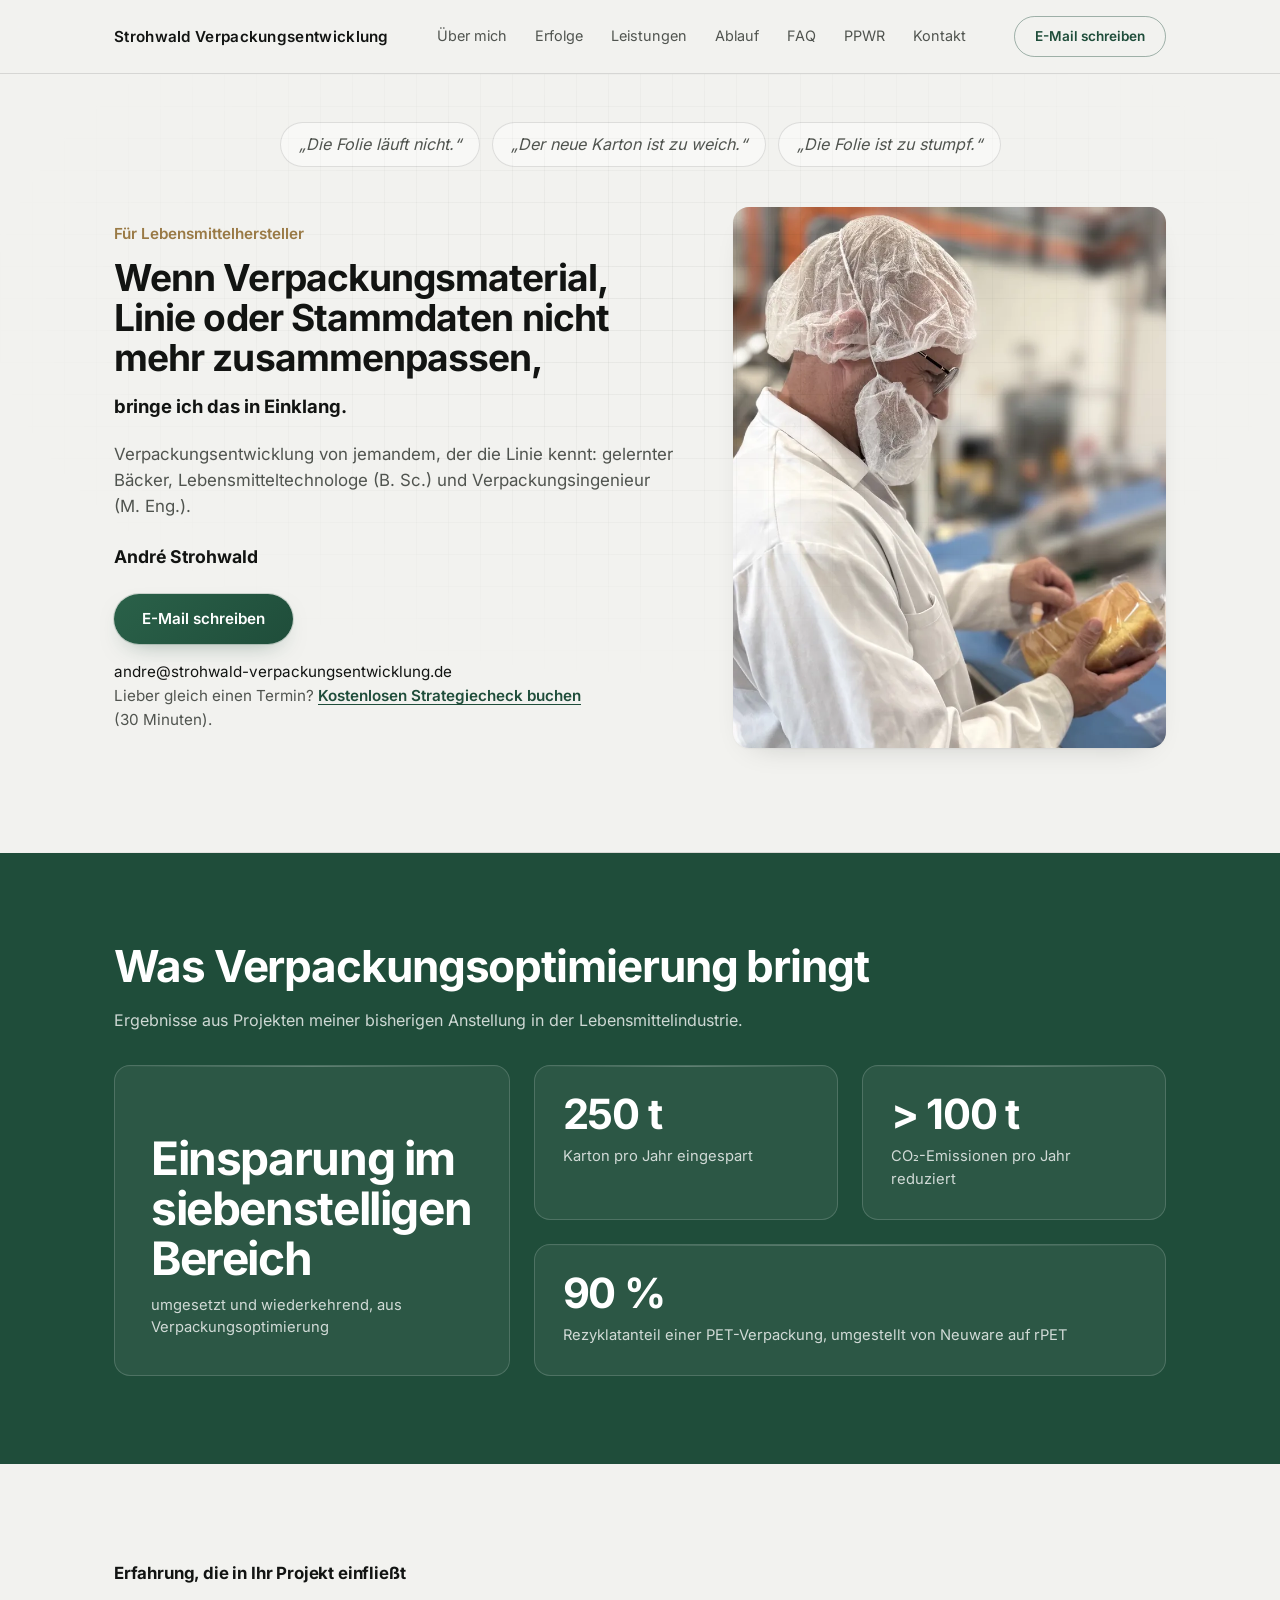
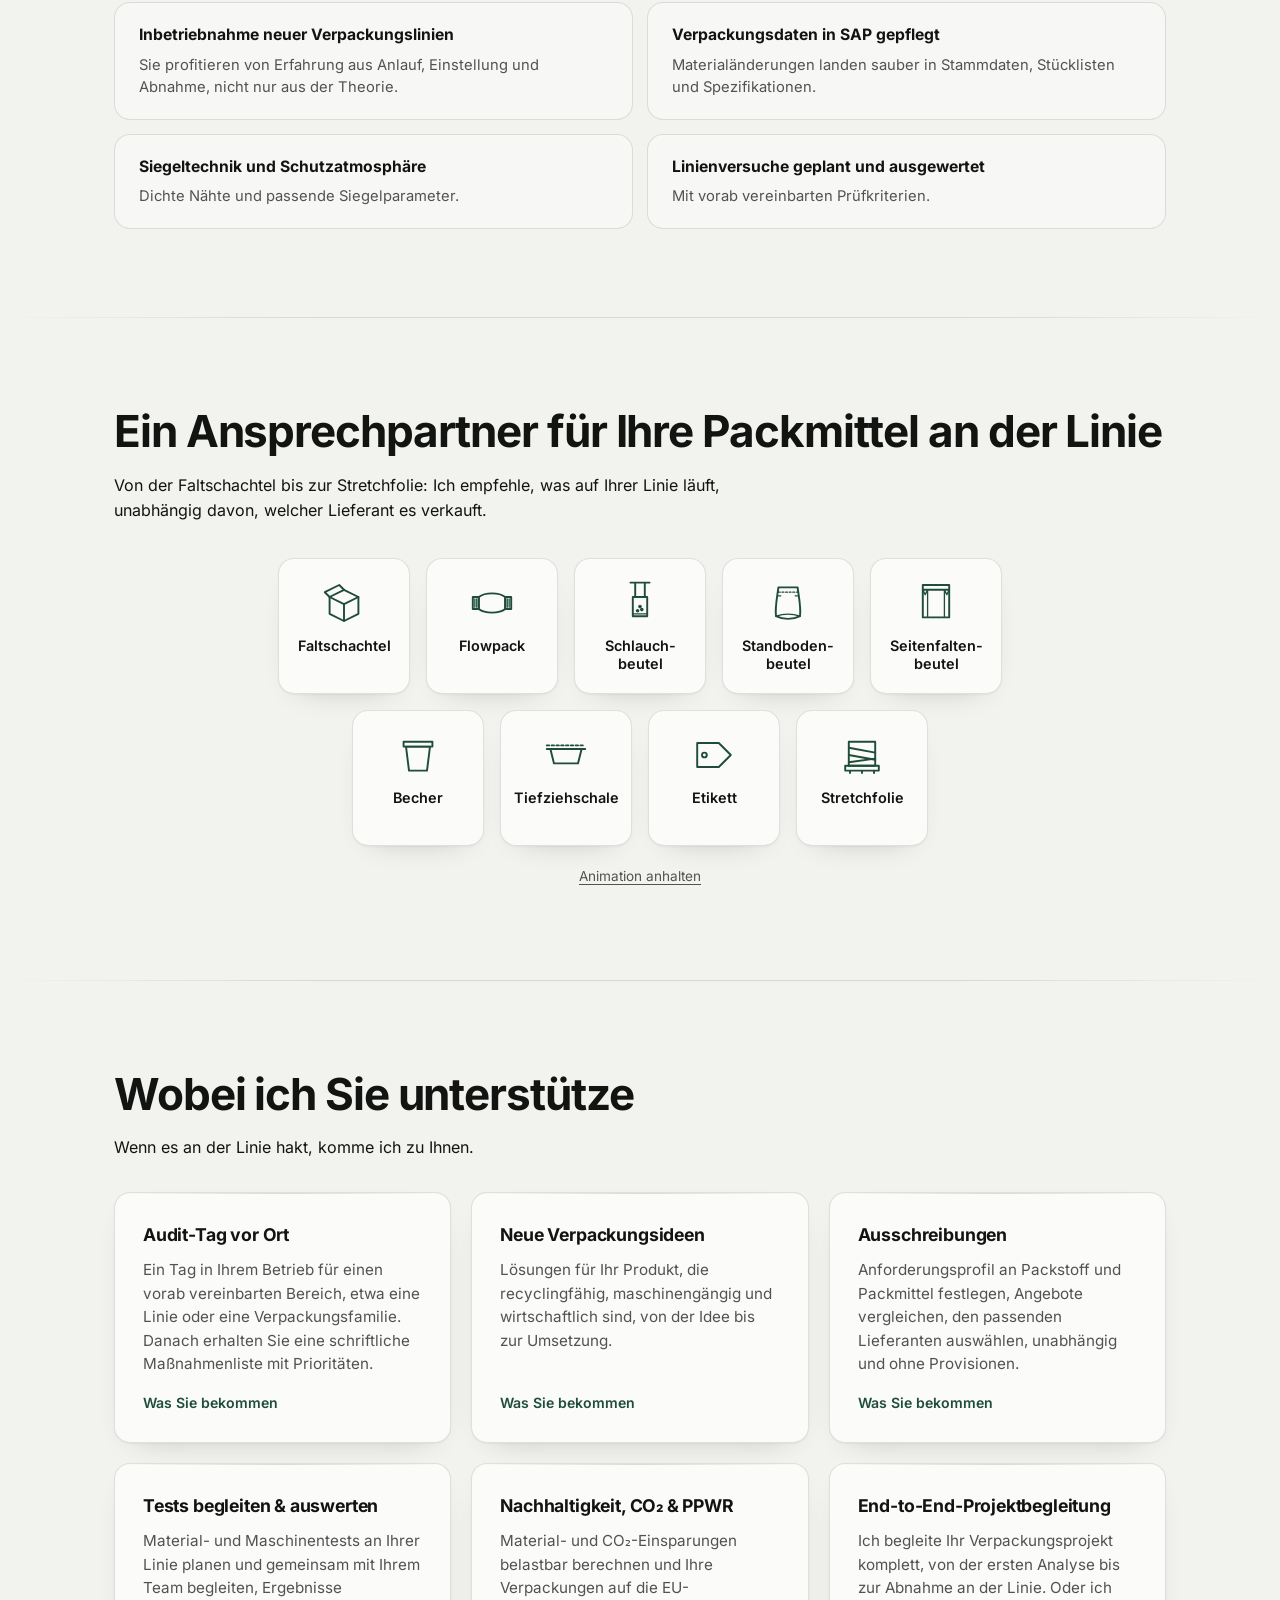
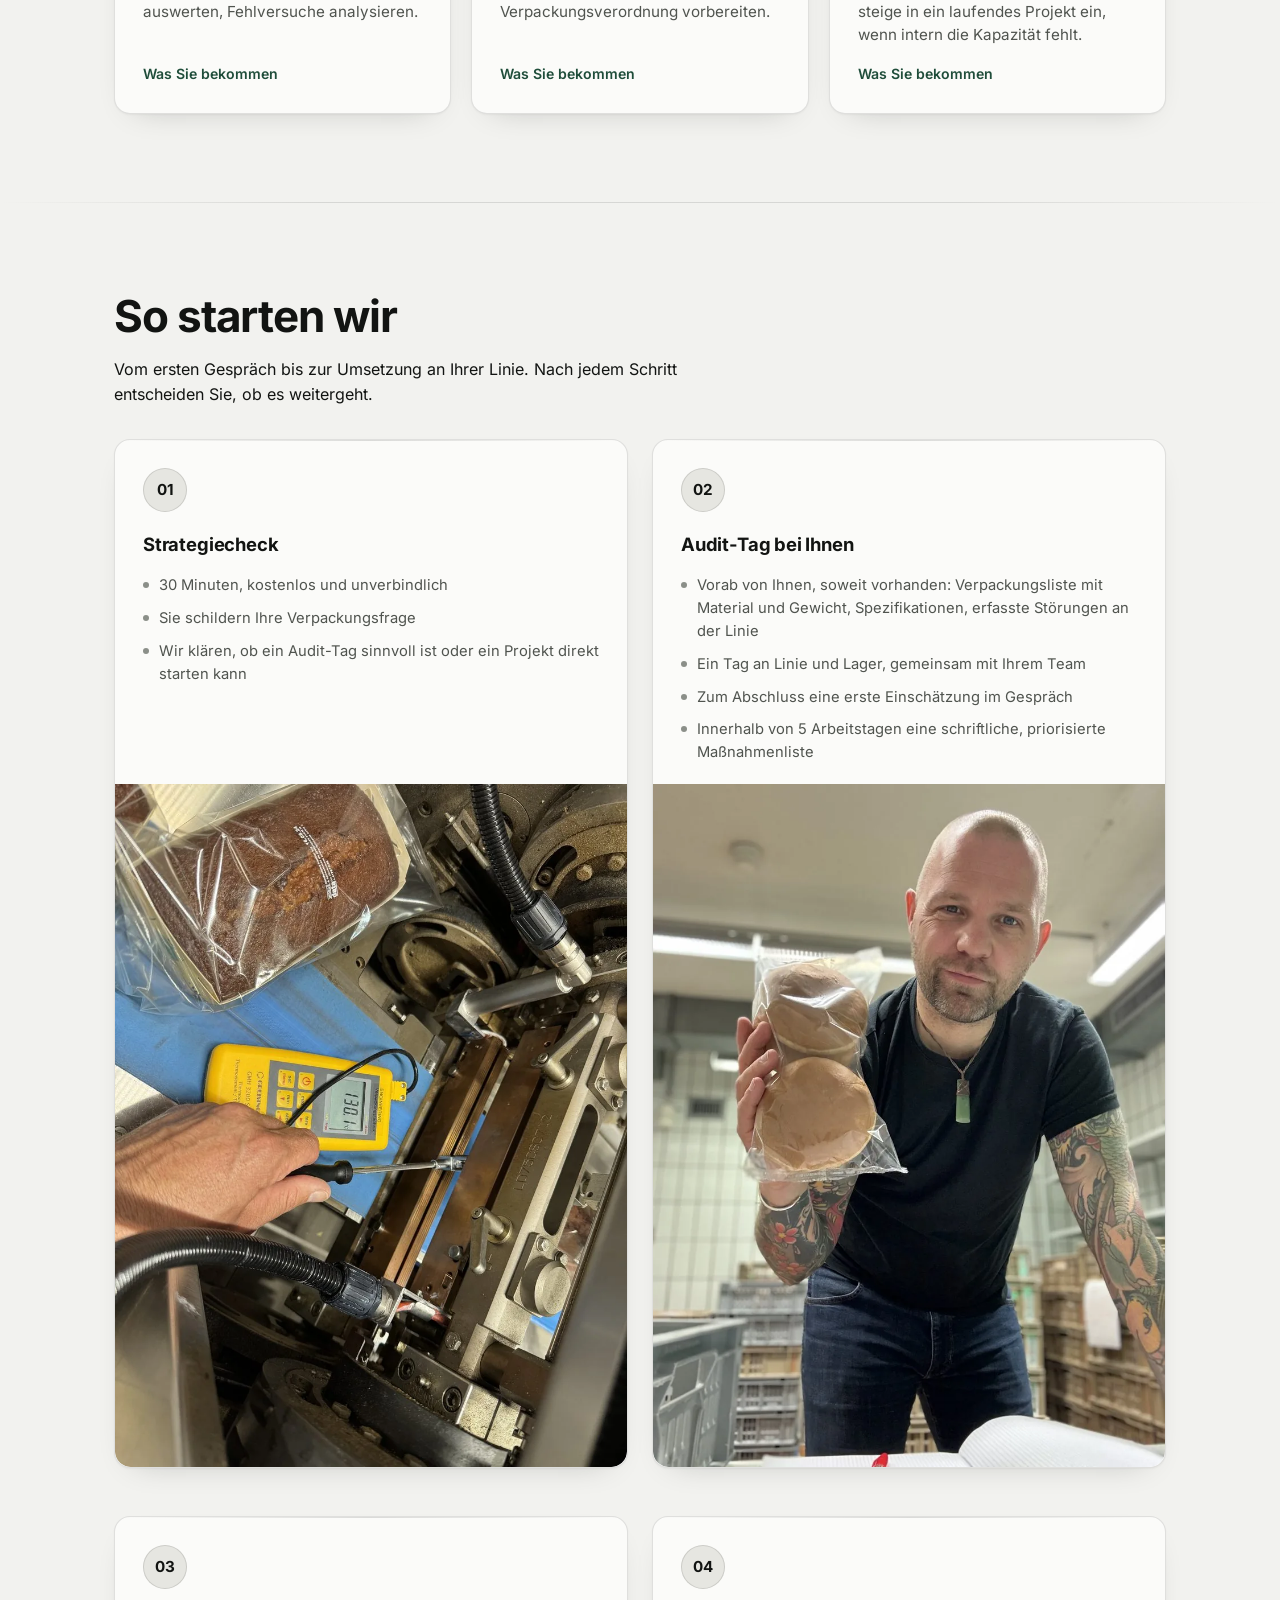
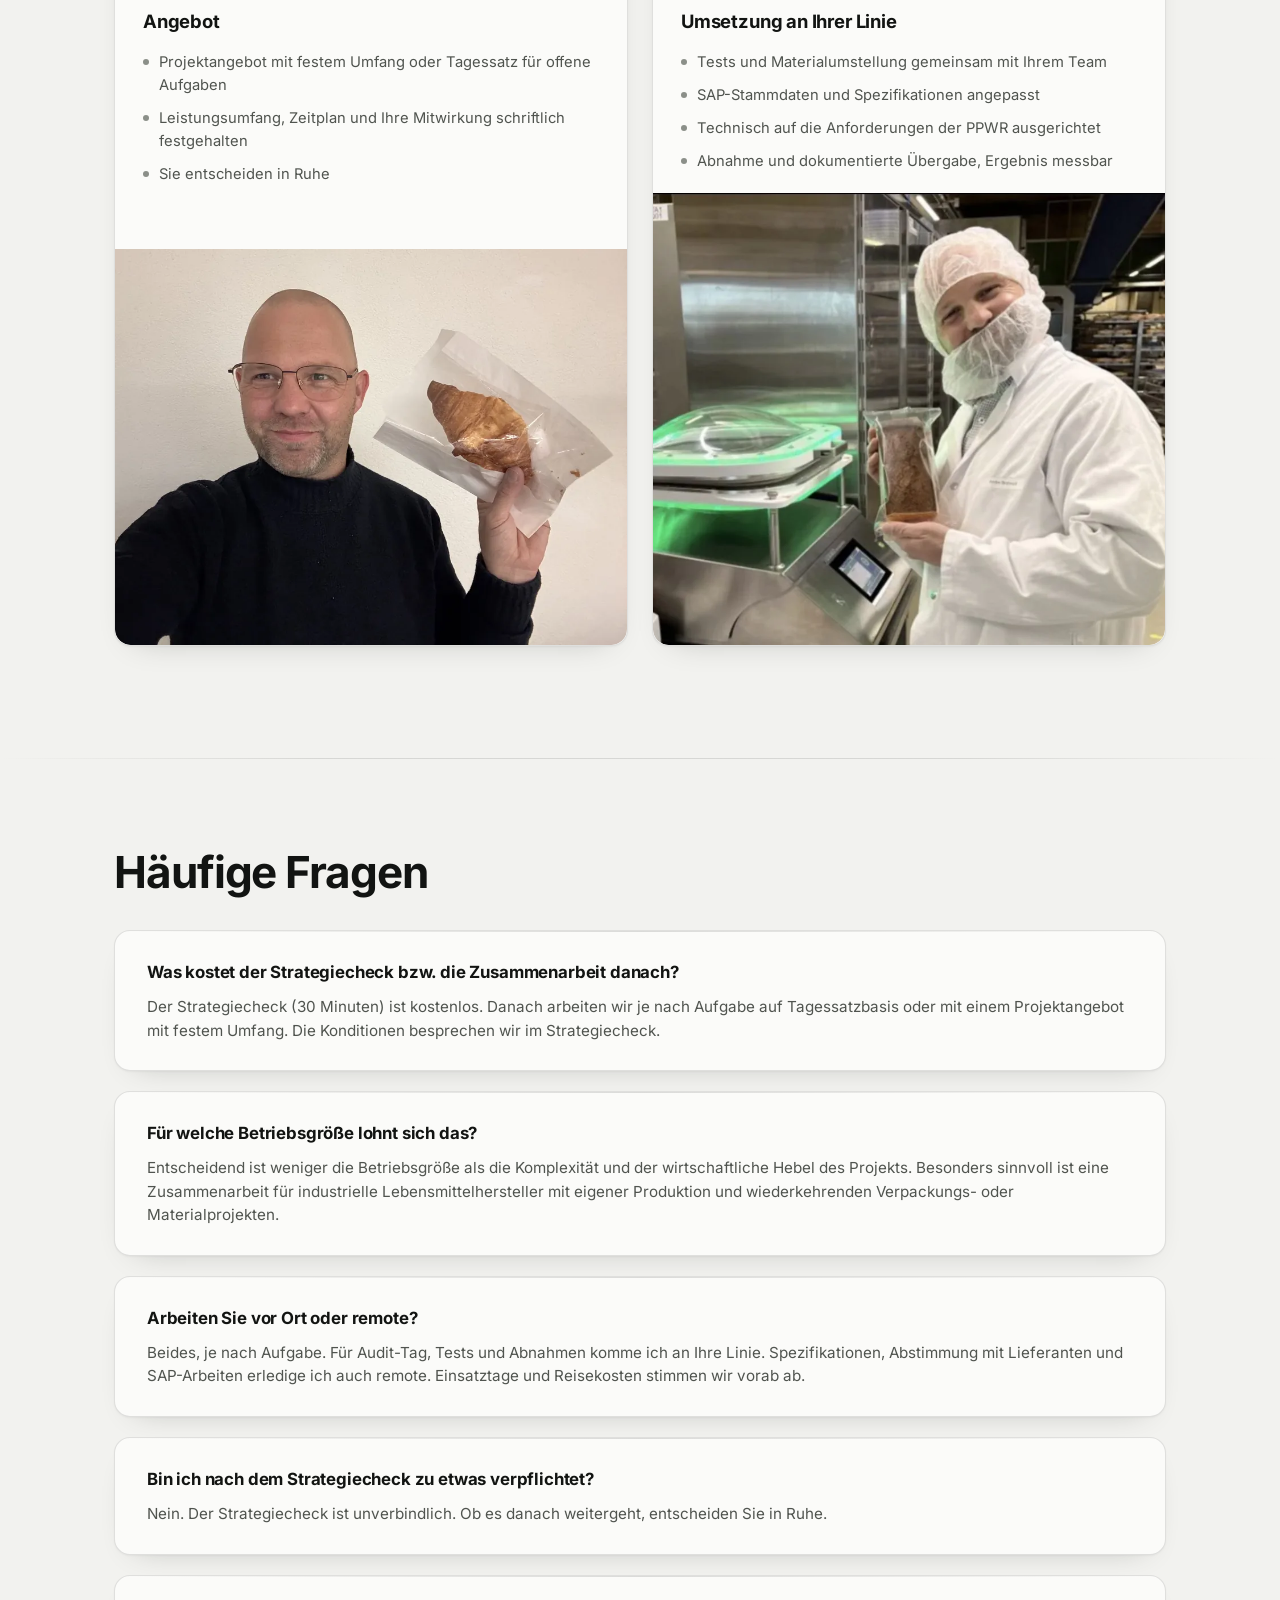
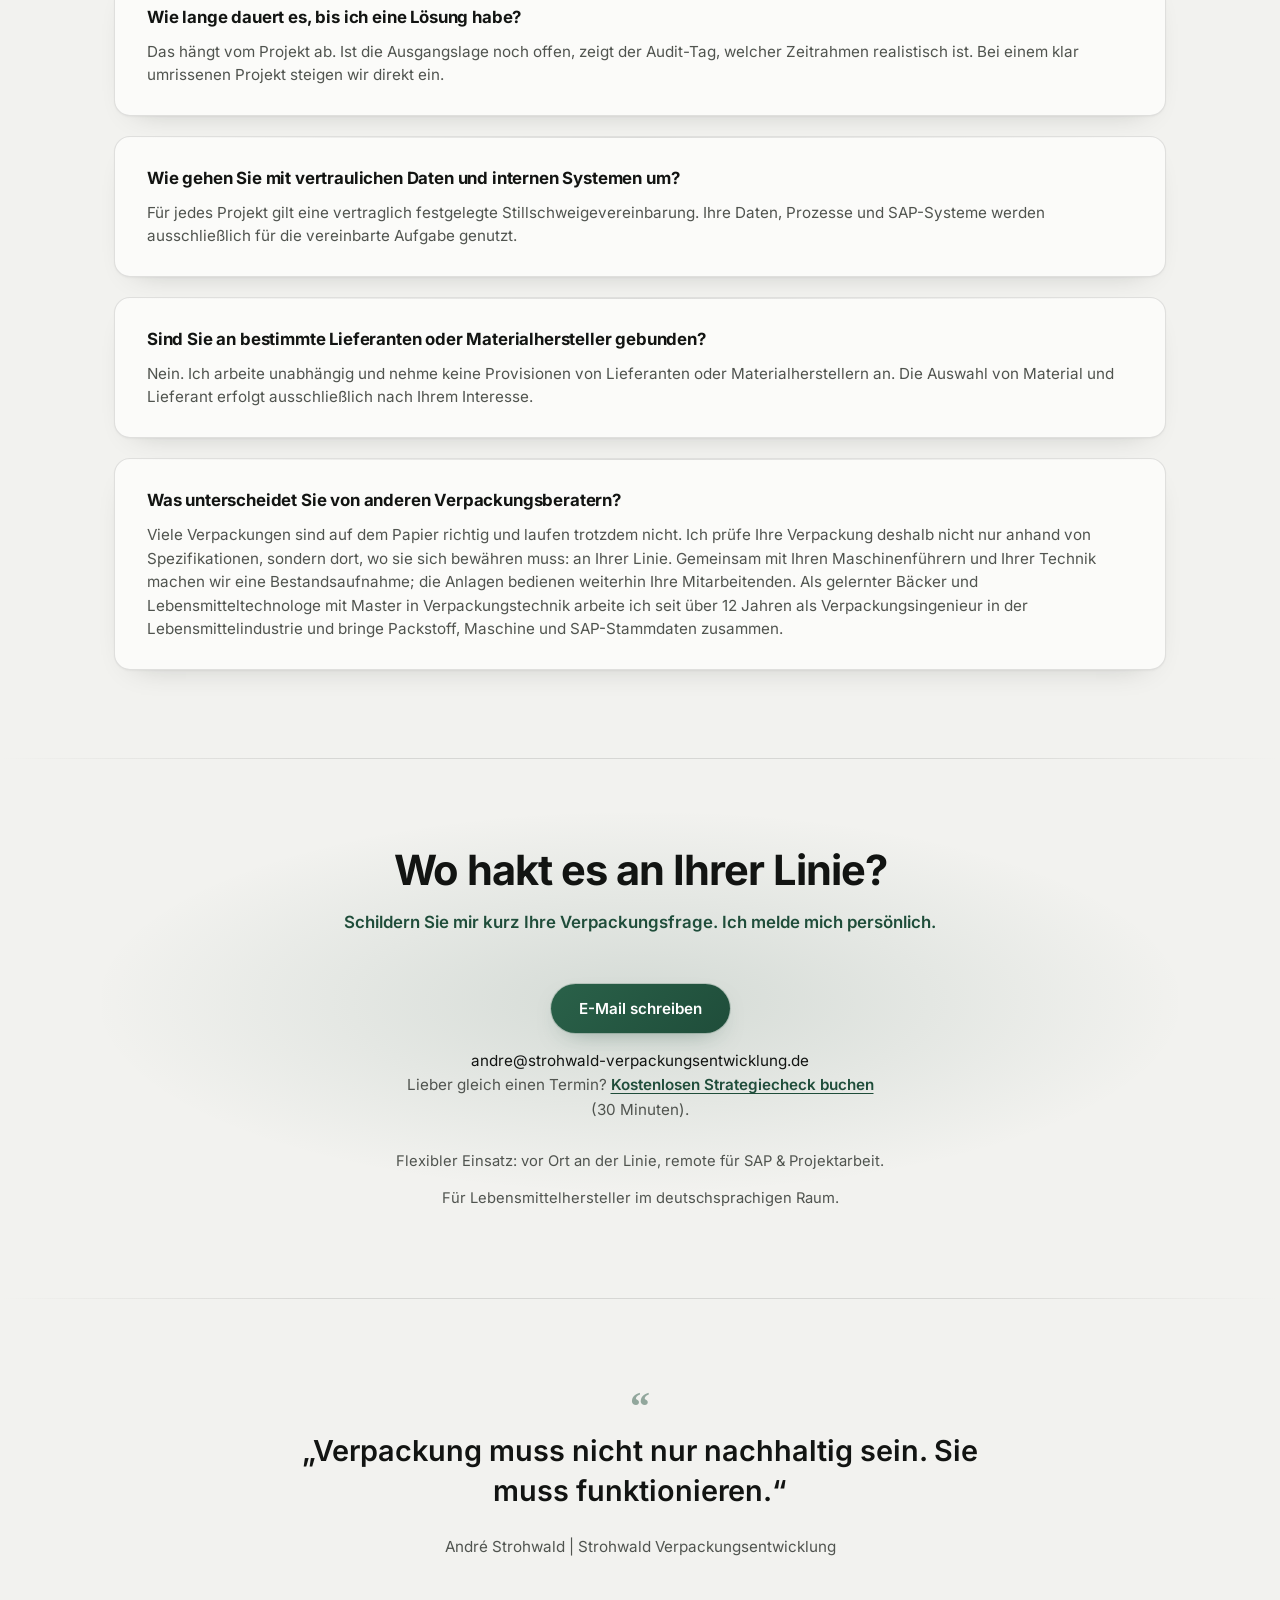
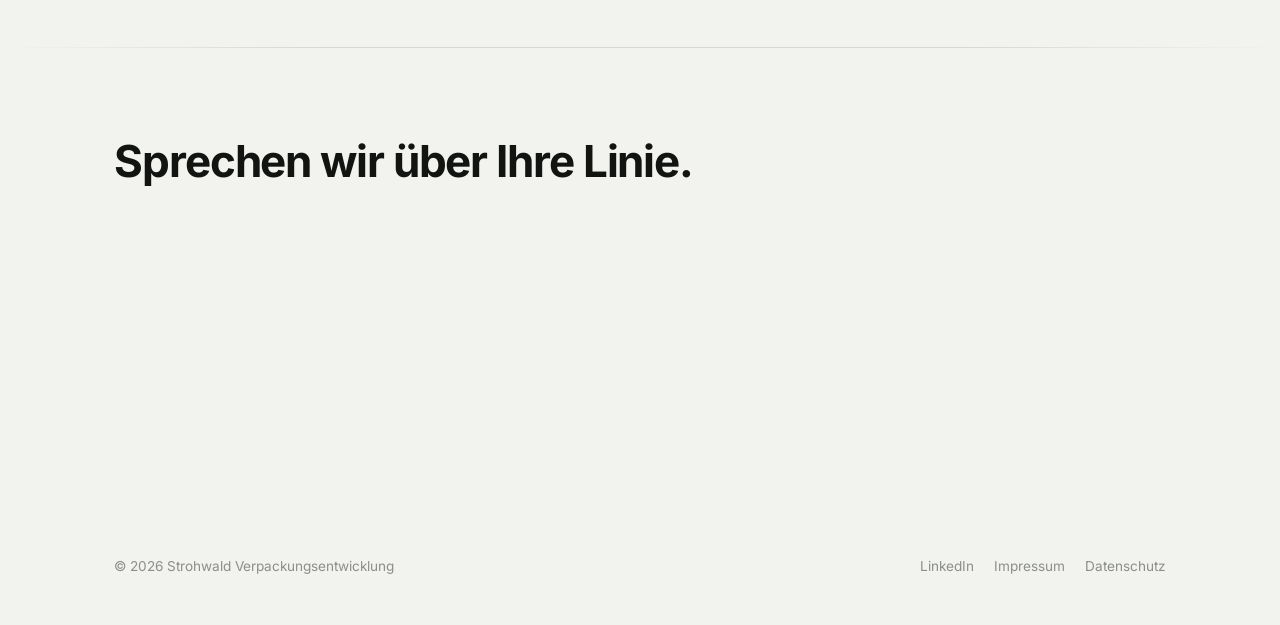
==== commit 8eced11a: "Stelle Hauptbutton auf E-Mail um, Calendly als kleiner Link darunter Co-Authored-By: Claude Opus 5.5" ====
--- a/index.html
+++ b/index.html
@@ -21,7 +21,7 @@
 <meta name="twitter:image" content="https://strohwald-verpackungsentwicklung.de/assets/images/og-image.jpg" />
 <link rel="icon" href="assets/favicon.svg" type="image/svg+xml" />
 <link rel="preload" href="assets/fonts/inter-latin-wght-normal.woff2" as="font" type="font/woff2" crossorigin />
-<link rel="stylesheet" href="assets/style.css?v=1795500000" />
+<link rel="stylesheet" href="assets/style.css?v=1795600000" />
 <script type="application/ld+json">
 {
   "@context": "https://schema.org",
@@ -152,9 +152,9 @@
       <a href="#faq">FAQ</a>
       <a href="ppwr.html">PPWR</a>
       <a href="#kontakt">Kontakt</a>
-      <a href="https://calendly.com/strohwald-verpackungsentwicklung/30min" class="nav-mobile-cta" target="_blank" rel="noopener">Strategiecheck buchen</a>
+      <a href="mailto:andre@strohwald-verpackungsentwicklung.de?subject=Anfrage%20Verpackung" class="nav-mobile-cta">E-Mail schreiben</a>
     </nav>
-    <a href="https://calendly.com/strohwald-verpackungsentwicklung/30min" class="btn btn-outline btn-small nav-cta" target="_blank" rel="noopener">Strategiecheck buchen</a>
+    <a href="mailto:andre@strohwald-verpackungsentwicklung.de?subject=Anfrage%20Verpackung" class="btn btn-outline btn-small nav-cta">E-Mail schreiben</a>
   </div>
 </header>
 
@@ -182,8 +182,8 @@
         </div>
 
         <div class="hero-actions">
-          <a href="https://calendly.com/strohwald-verpackungsentwicklung/30min" class="btn btn-primary" target="_blank" rel="noopener">Strategiecheck buchen</a>
-          <span class="hint">30 Minuten für Material, Linie und Stammdaten, kostenlos und unverbindlich.</span>
+          <a href="mailto:andre@strohwald-verpackungsentwicklung.de?subject=Anfrage%20Verpackung" class="btn btn-primary">E-Mail schreiben</a>
+          <p class="cta-alt"><span class="cta-mail">andre@strohwald-verpackungsentwicklung.de</span><br>Lieber gleich einen Termin? <a href="https://calendly.com/strohwald-verpackungsentwicklung/30min" target="_blank" rel="noopener">Kostenlosen Strategiecheck buchen</a> (30&nbsp;Minuten).</p>
         </div>
       </div>
       <figure class="hero-foto hero-foto--linie">
@@ -416,8 +416,9 @@
   <section class="cta-section">
     <div class="container">
       <h2>Wo hakt es an Ihrer Linie?</h2>
-      <p class="cta-sub">30 Minuten für Material, Linie und Stammdaten, kostenlos und unverbindlich.</p>
-      <a href="https://calendly.com/strohwald-verpackungsentwicklung/30min" class="btn btn-primary" target="_blank" rel="noopener">Strategiecheck buchen</a>
+      <p class="cta-sub">Schildern Sie mir kurz Ihre Verpackungsfrage. Ich melde mich persönlich.</p>
+      <a href="mailto:andre@strohwald-verpackungsentwicklung.de?subject=Anfrage%20Verpackung" class="btn btn-primary">E-Mail schreiben</a>
+      <p class="cta-alt"><span class="cta-mail">andre@strohwald-verpackungsentwicklung.de</span><br>Lieber gleich einen Termin? <a href="https://calendly.com/strohwald-verpackungsentwicklung/30min" target="_blank" rel="noopener">Kostenlosen Strategiecheck buchen</a> (30&nbsp;Minuten).</p>
       <p class="cta-reach">Flexibler Einsatz: vor Ort an der Linie, remote für SAP &amp; Projektarbeit.</p>
       <p class="cta-reach cta-reach-region">Für Lebensmittelhersteller im deutschsprachigen Raum.</p>
     </div>
@@ -447,11 +448,12 @@
         <div class="contact-card">
           <h3>E-Mail</h3>
           <p><a href="mailto:andre@strohwald-verpackungsentwicklung.de">andre@strohwald-verpackungsentwicklung.de</a></p>
+          <a href="mailto:andre@strohwald-verpackungsentwicklung.de?subject=Anfrage%20Verpackung" class="btn btn-primary btn-small" style="margin-top: 16px;">E-Mail schreiben</a>
         </div>
         <div class="contact-card">
           <h3>Termin</h3>
           <p>30 Minuten für Material, Linie und Stammdaten, kostenlos und unverbindlich.</p>
-          <a href="https://calendly.com/strohwald-verpackungsentwicklung/30min" class="btn btn-primary btn-small" style="margin-top: 16px;" target="_blank" rel="noopener">Strategiecheck buchen</a>
+          <a href="https://calendly.com/strohwald-verpackungsentwicklung/30min" class="btn btn-outline btn-small" style="margin-top: 16px;" target="_blank" rel="noopener">Strategiecheck buchen</a>
         </div>
       </div>
     </div>
--- a/assets/style.css
+++ b/assets/style.css
@@ -494,9 +494,36 @@
   justify-content: center;
 }
 
-.hero-actions .hint {
-  color: var(--text-muted);
-  font-size: 1rem;
+
+/* Zweiter Kontaktweg unter dem E-Mail-Button */
+.cta-alt {
+  margin: 14px 0 0;
+  color: var(--text-muted);
+  font-size: 0.95rem;
+  line-height: 1.6;
+}
+
+.cta-alt .cta-mail {
+  color: var(--text);
+  user-select: all;
+  overflow-wrap: anywhere;
+}
+
+.cta-alt a {
+  color: var(--accent);
+  font-weight: 600;
+  text-decoration: underline;
+  text-underline-offset: 3px;
+}
+
+.cta-section .cta-alt {
+  margin: 16px auto 0;
+  max-width: 560px;
+}
+
+.hero-actions .cta-alt {
+  flex-basis: 100%;
+  margin-top: 0;
 }
 
 
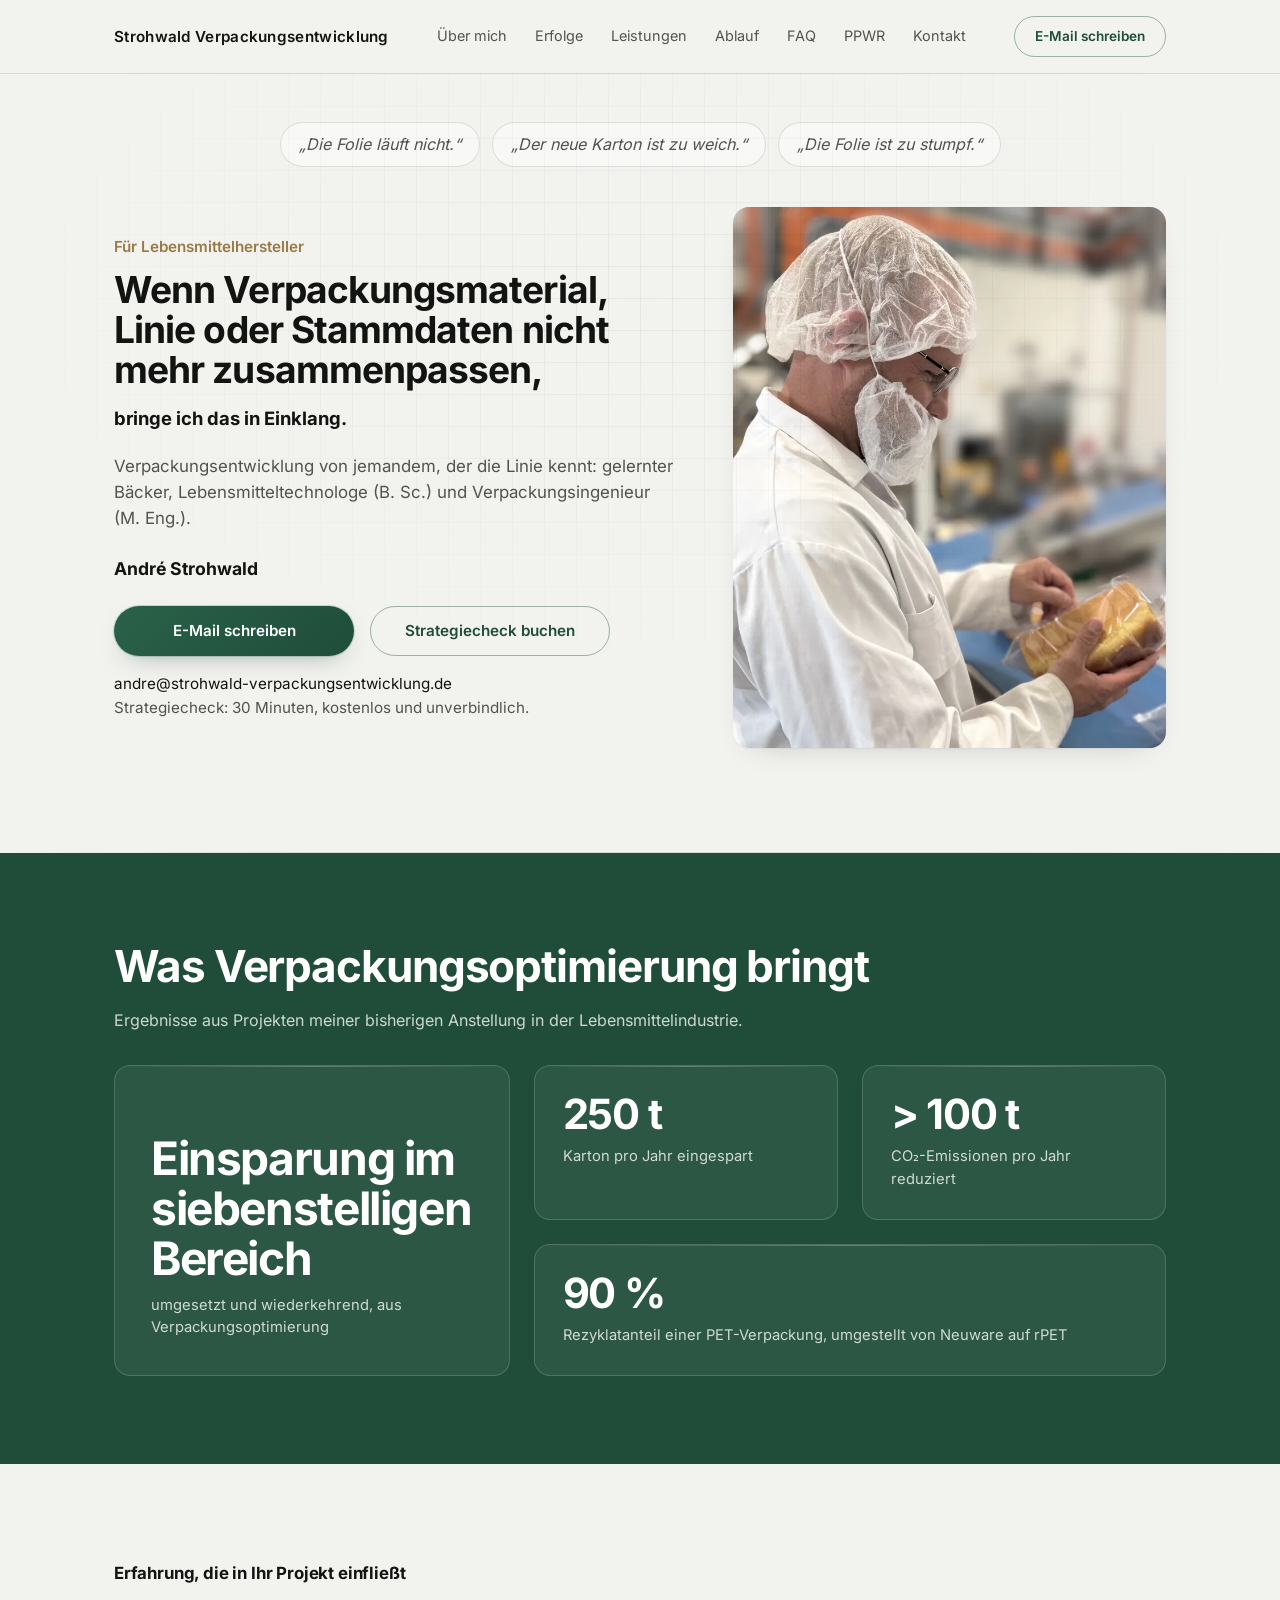
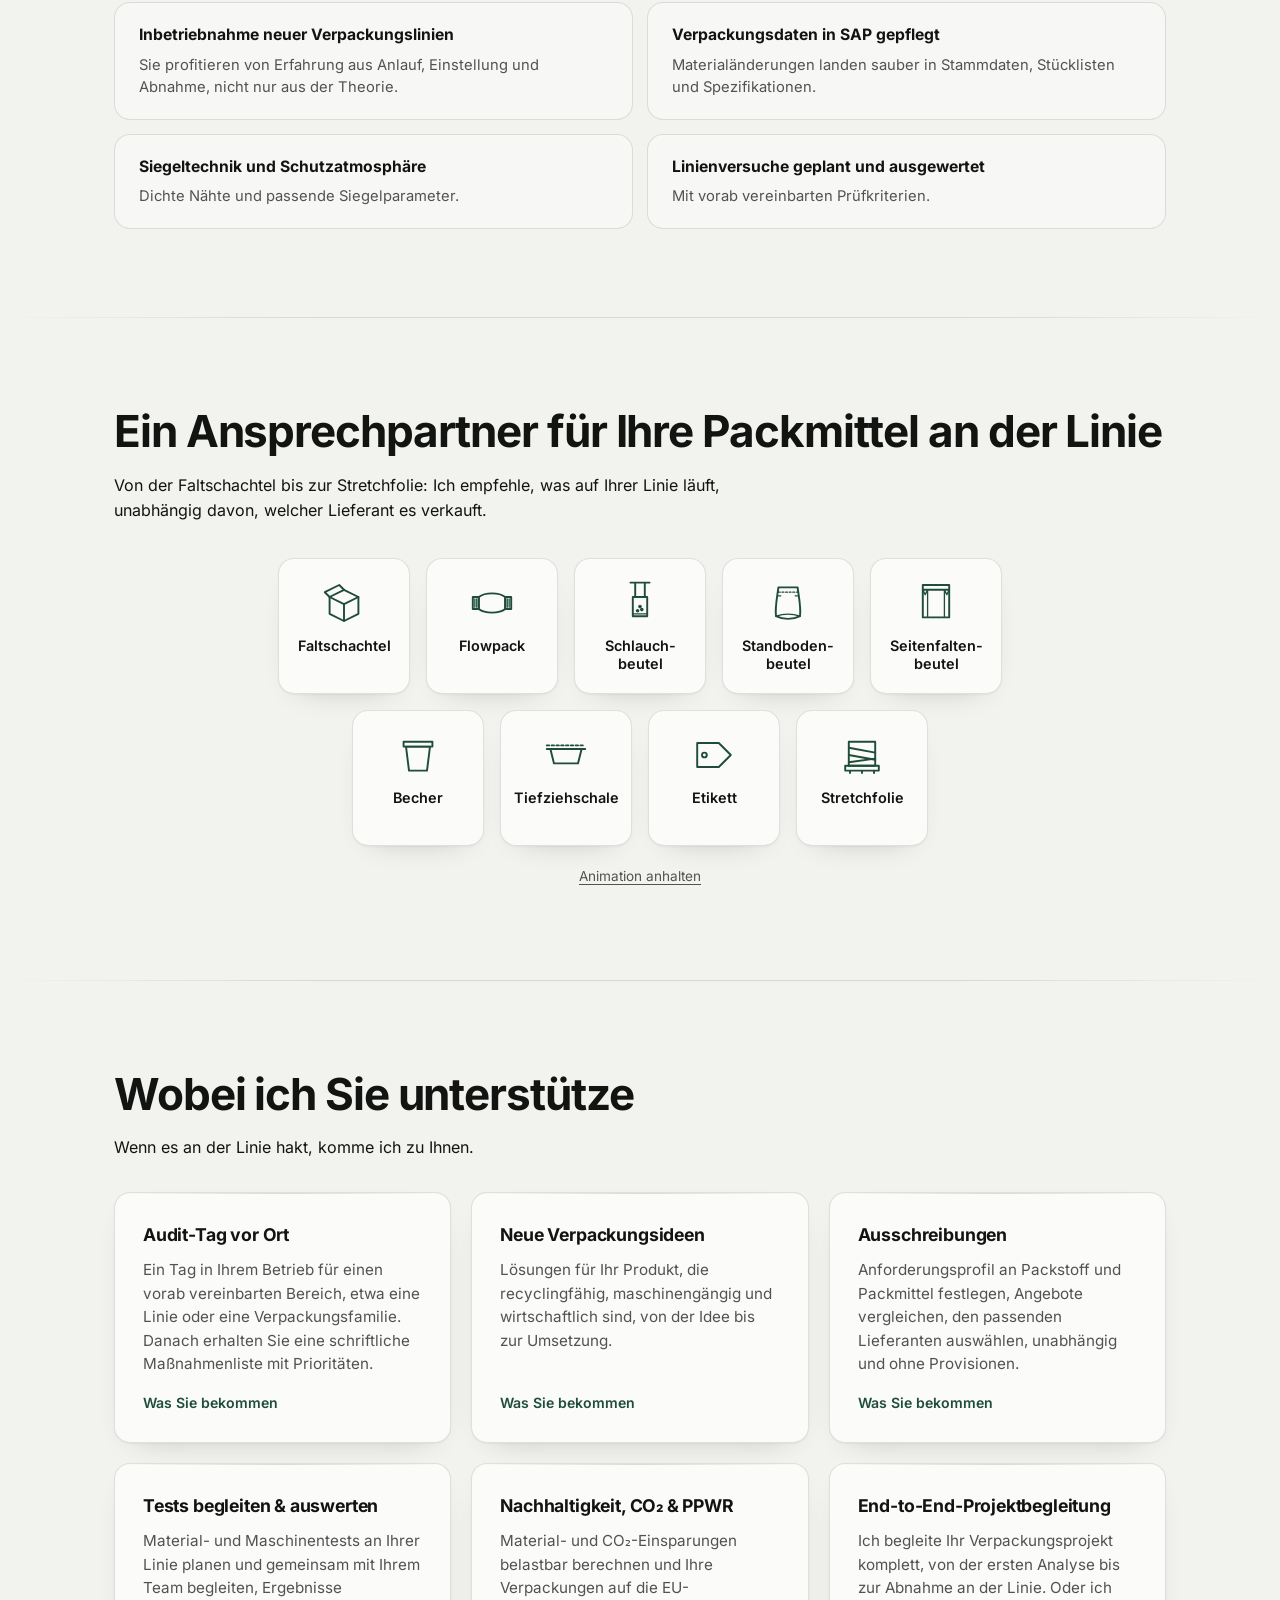
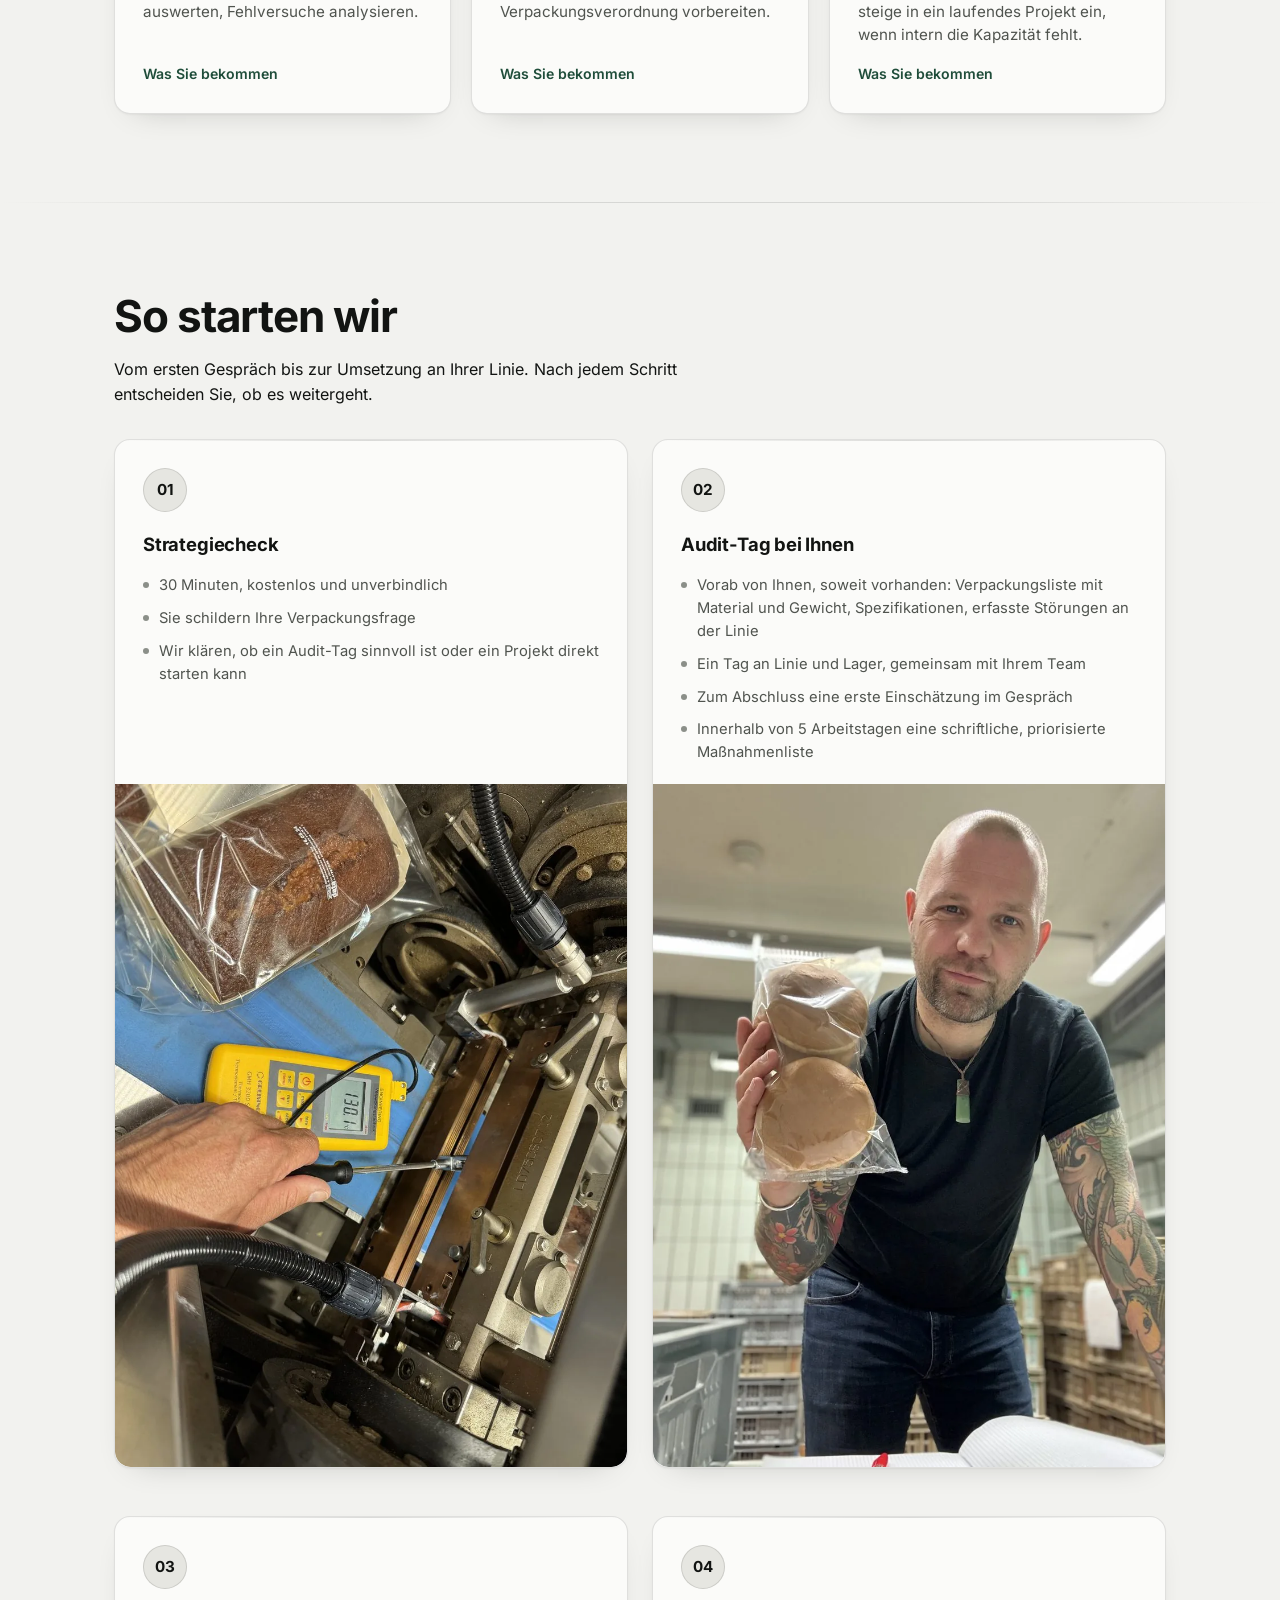
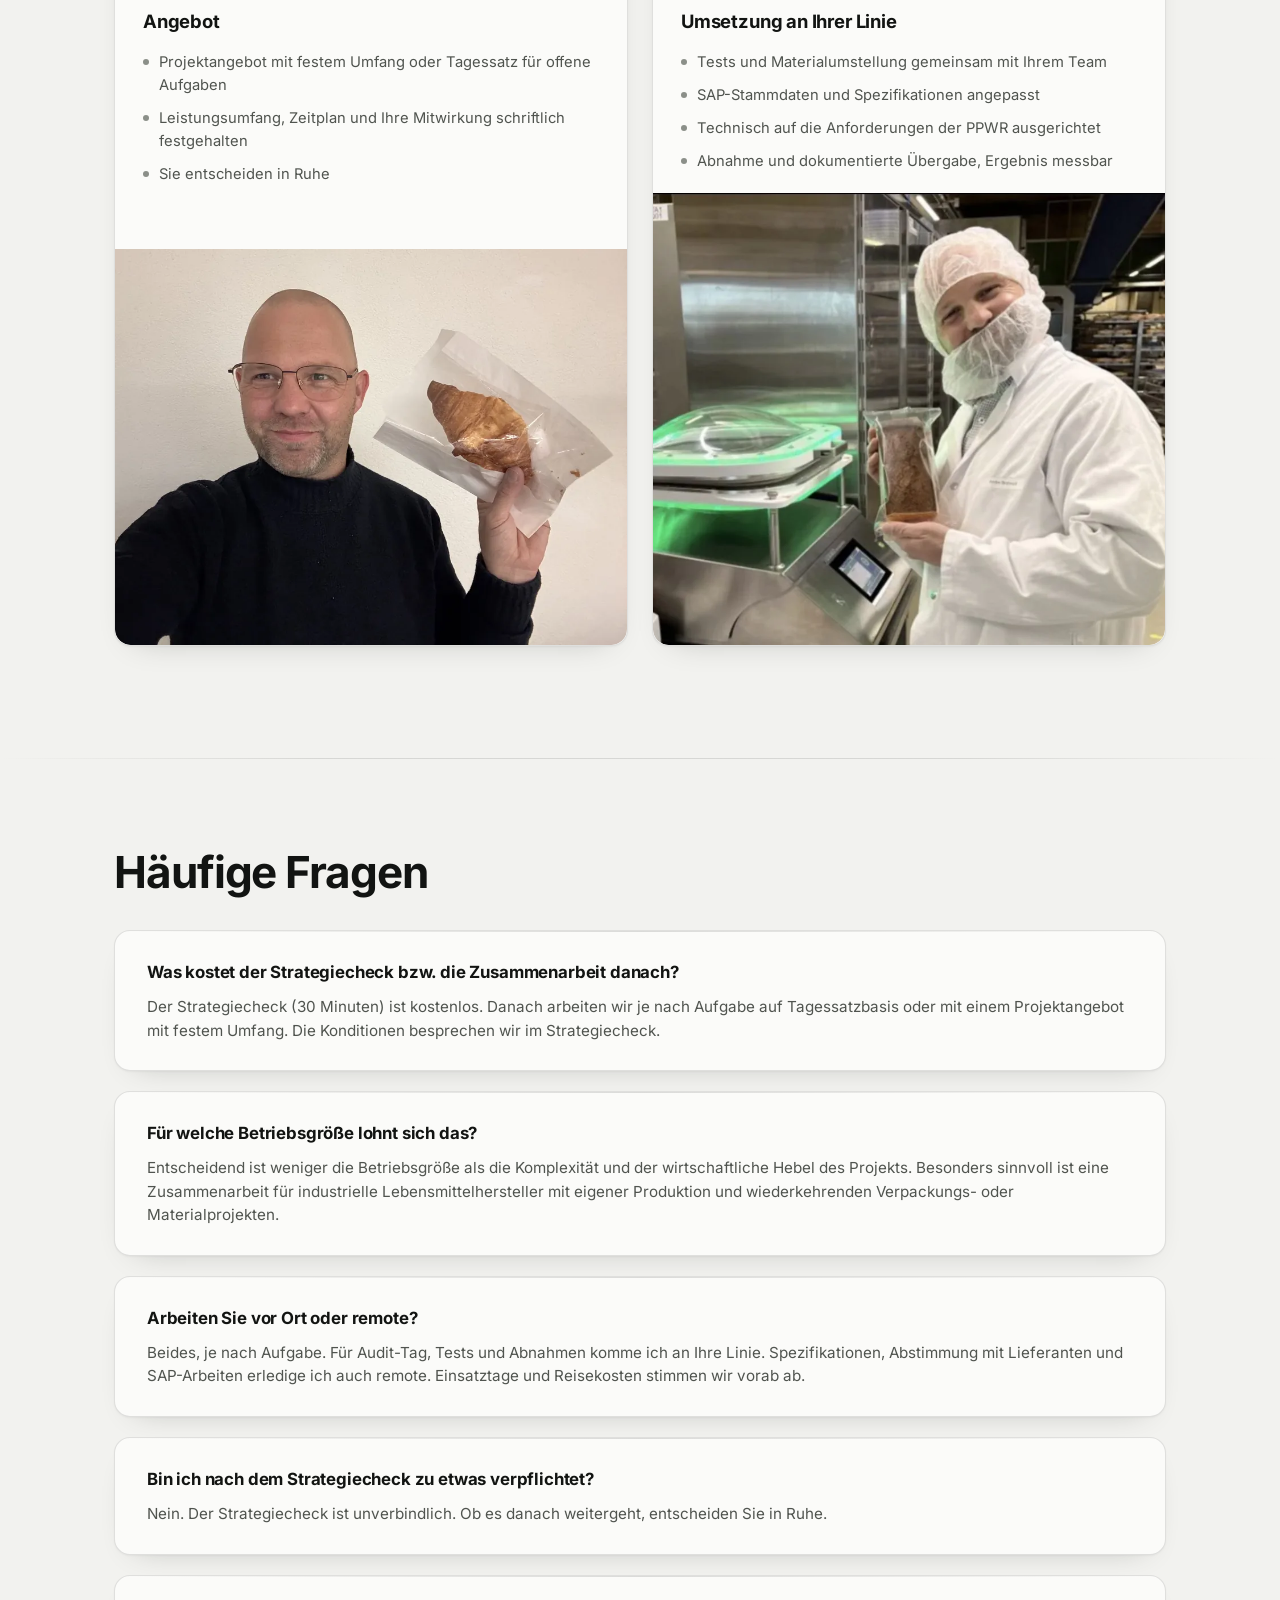
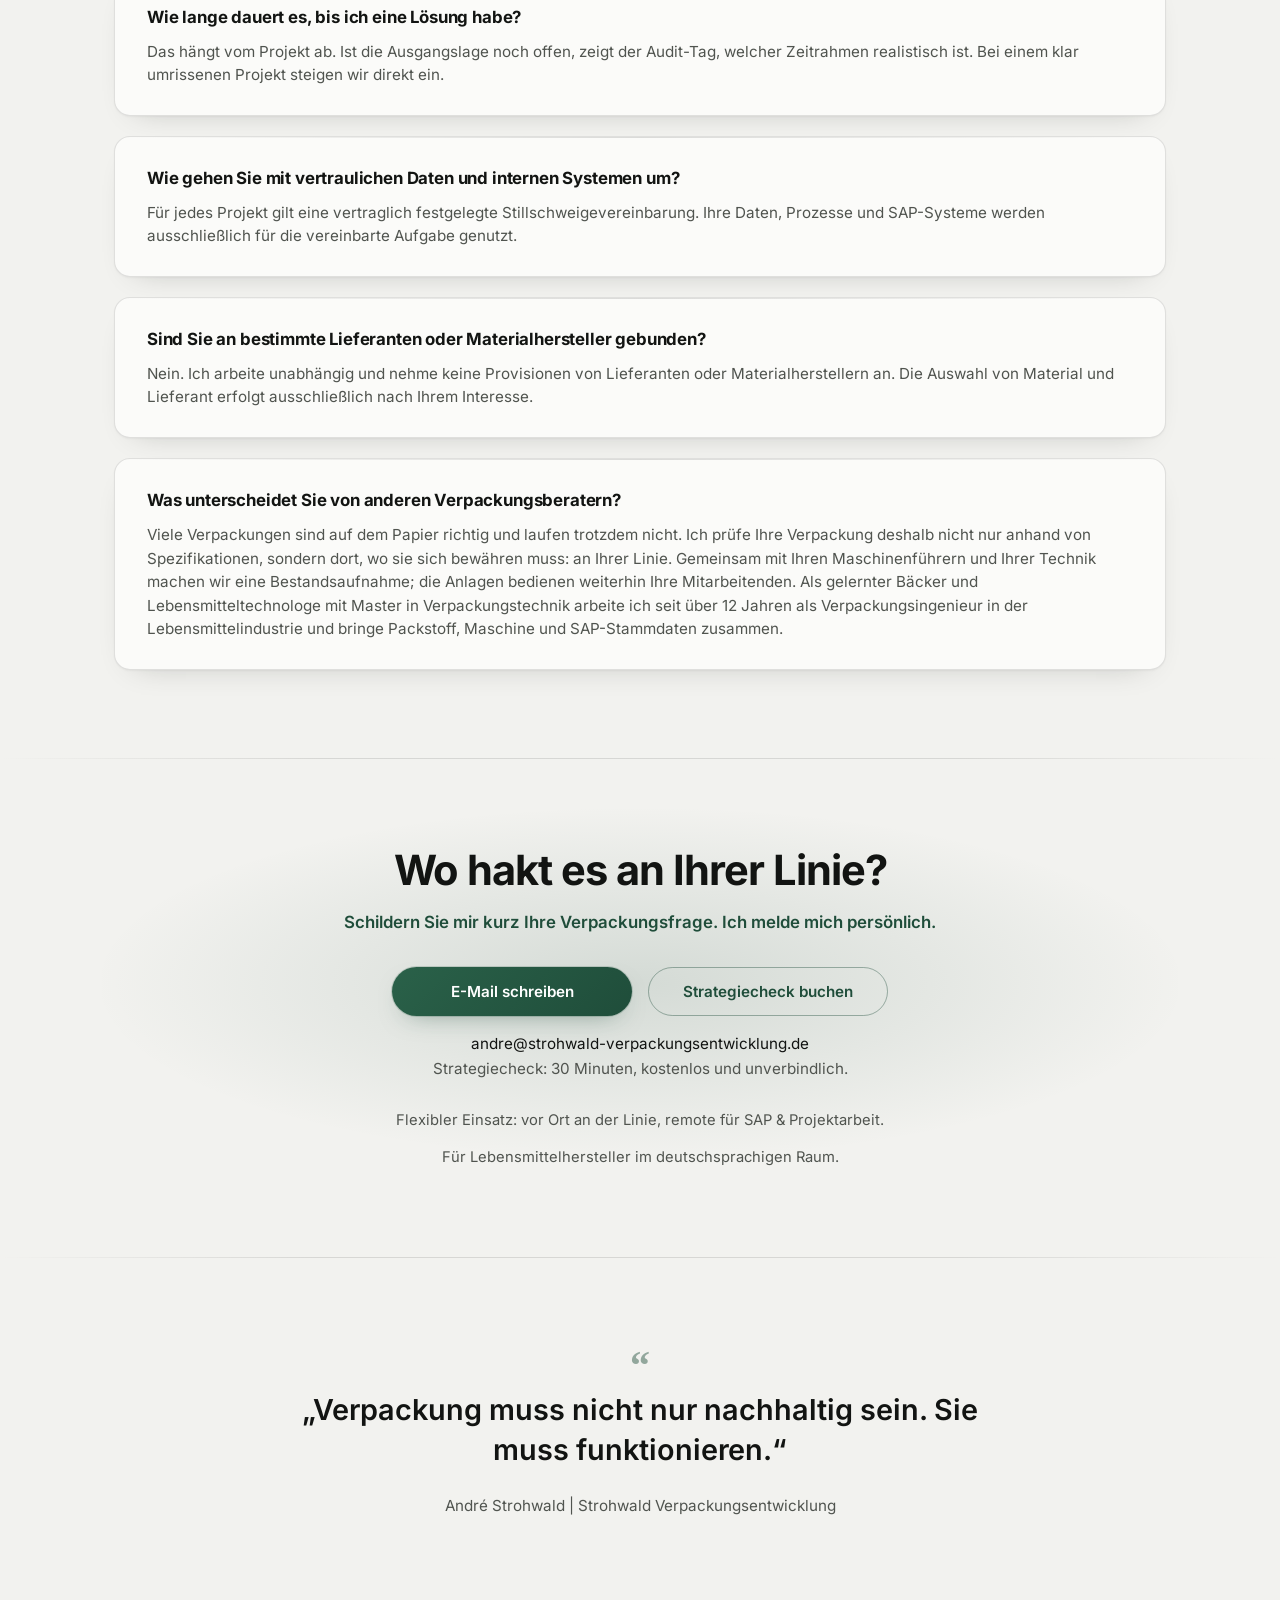
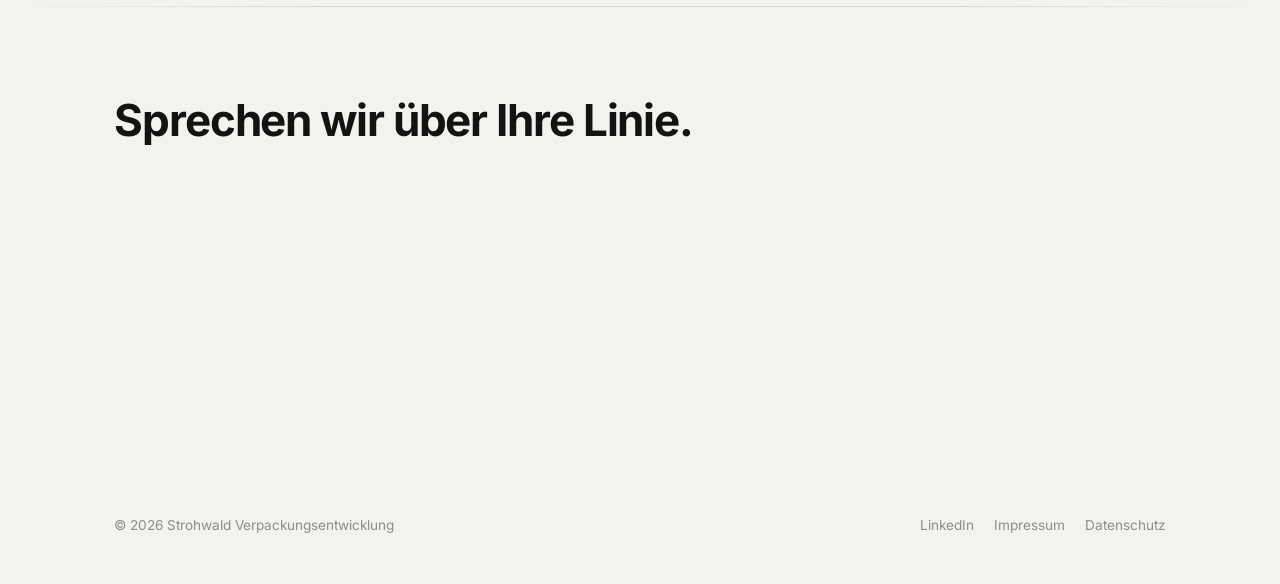
==== commit 21bf592e: "Setze zwei gleich große Buttons: E-Mail und Strategiecheck Co-Authored-By: Claude Opus 5.5 <noreply@" ====
--- a/index.html
+++ b/index.html
@@ -183,7 +183,8 @@
 
         <div class="hero-actions">
           <a href="mailto:andre@strohwald-verpackungsentwicklung.de?subject=Anfrage%20Verpackung" class="btn btn-primary">E-Mail schreiben</a>
-          <p class="cta-alt"><span class="cta-mail">andre@strohwald-verpackungsentwicklung.de</span><br>Lieber gleich einen Termin? <a href="https://calendly.com/strohwald-verpackungsentwicklung/30min" target="_blank" rel="noopener">Kostenlosen Strategiecheck buchen</a> (30&nbsp;Minuten).</p>
+          <a href="https://calendly.com/strohwald-verpackungsentwicklung/30min" class="btn btn-outline" target="_blank" rel="noopener">Strategiecheck buchen</a>
+          <p class="cta-alt"><span class="cta-mail">andre@strohwald-verpackungsentwicklung.de</span><br>Strategiecheck: 30&nbsp;Minuten, kostenlos und unverbindlich.</p>
         </div>
       </div>
       <figure class="hero-foto hero-foto--linie">
@@ -417,8 +418,11 @@
     <div class="container">
       <h2>Wo hakt es an Ihrer Linie?</h2>
       <p class="cta-sub">Schildern Sie mir kurz Ihre Verpackungsfrage. Ich melde mich persönlich.</p>
-      <a href="mailto:andre@strohwald-verpackungsentwicklung.de?subject=Anfrage%20Verpackung" class="btn btn-primary">E-Mail schreiben</a>
-      <p class="cta-alt"><span class="cta-mail">andre@strohwald-verpackungsentwicklung.de</span><br>Lieber gleich einen Termin? <a href="https://calendly.com/strohwald-verpackungsentwicklung/30min" target="_blank" rel="noopener">Kostenlosen Strategiecheck buchen</a> (30&nbsp;Minuten).</p>
+      <div class="cta-buttons">
+        <a href="mailto:andre@strohwald-verpackungsentwicklung.de?subject=Anfrage%20Verpackung" class="btn btn-primary">E-Mail schreiben</a>
+        <a href="https://calendly.com/strohwald-verpackungsentwicklung/30min" class="btn btn-outline" target="_blank" rel="noopener">Strategiecheck buchen</a>
+      </div>
+      <p class="cta-alt"><span class="cta-mail">andre@strohwald-verpackungsentwicklung.de</span><br>Strategiecheck: 30&nbsp;Minuten, kostenlos und unverbindlich.</p>
       <p class="cta-reach">Flexibler Einsatz: vor Ort an der Linie, remote für SAP &amp; Projektarbeit.</p>
       <p class="cta-reach cta-reach-region">Für Lebensmittelhersteller im deutschsprachigen Raum.</p>
     </div>
--- a/assets/style.css
+++ b/assets/style.css
@@ -521,6 +521,40 @@
   max-width: 560px;
 }
 
+/* Zwei gleich große Buttons: E-Mail und Strategiecheck */
+.cta-buttons {
+  margin-top: 32px;
+  display: flex;
+  flex-wrap: wrap;
+  gap: 16px;
+  justify-content: center;
+}
+
+.cta-section .cta-buttons .btn {
+  margin-top: 0;
+}
+
+.cta-buttons .btn,
+.hero-actions .btn {
+  width: 15rem;
+  justify-content: center;
+  text-align: center;
+}
+
+/* Rahmen ausgleichen, damit beide Buttons gleich hoch sind */
+.cta-buttons .btn-outline,
+.hero-actions .btn-outline {
+  padding: 12px 27px;
+}
+
+@media (max-width: 559px) {
+  .cta-buttons .btn,
+  .hero-actions .btn {
+    width: 100%;
+    max-width: 20rem;
+  }
+}
+
 .hero-actions .cta-alt {
   flex-basis: 100%;
   margin-top: 0;
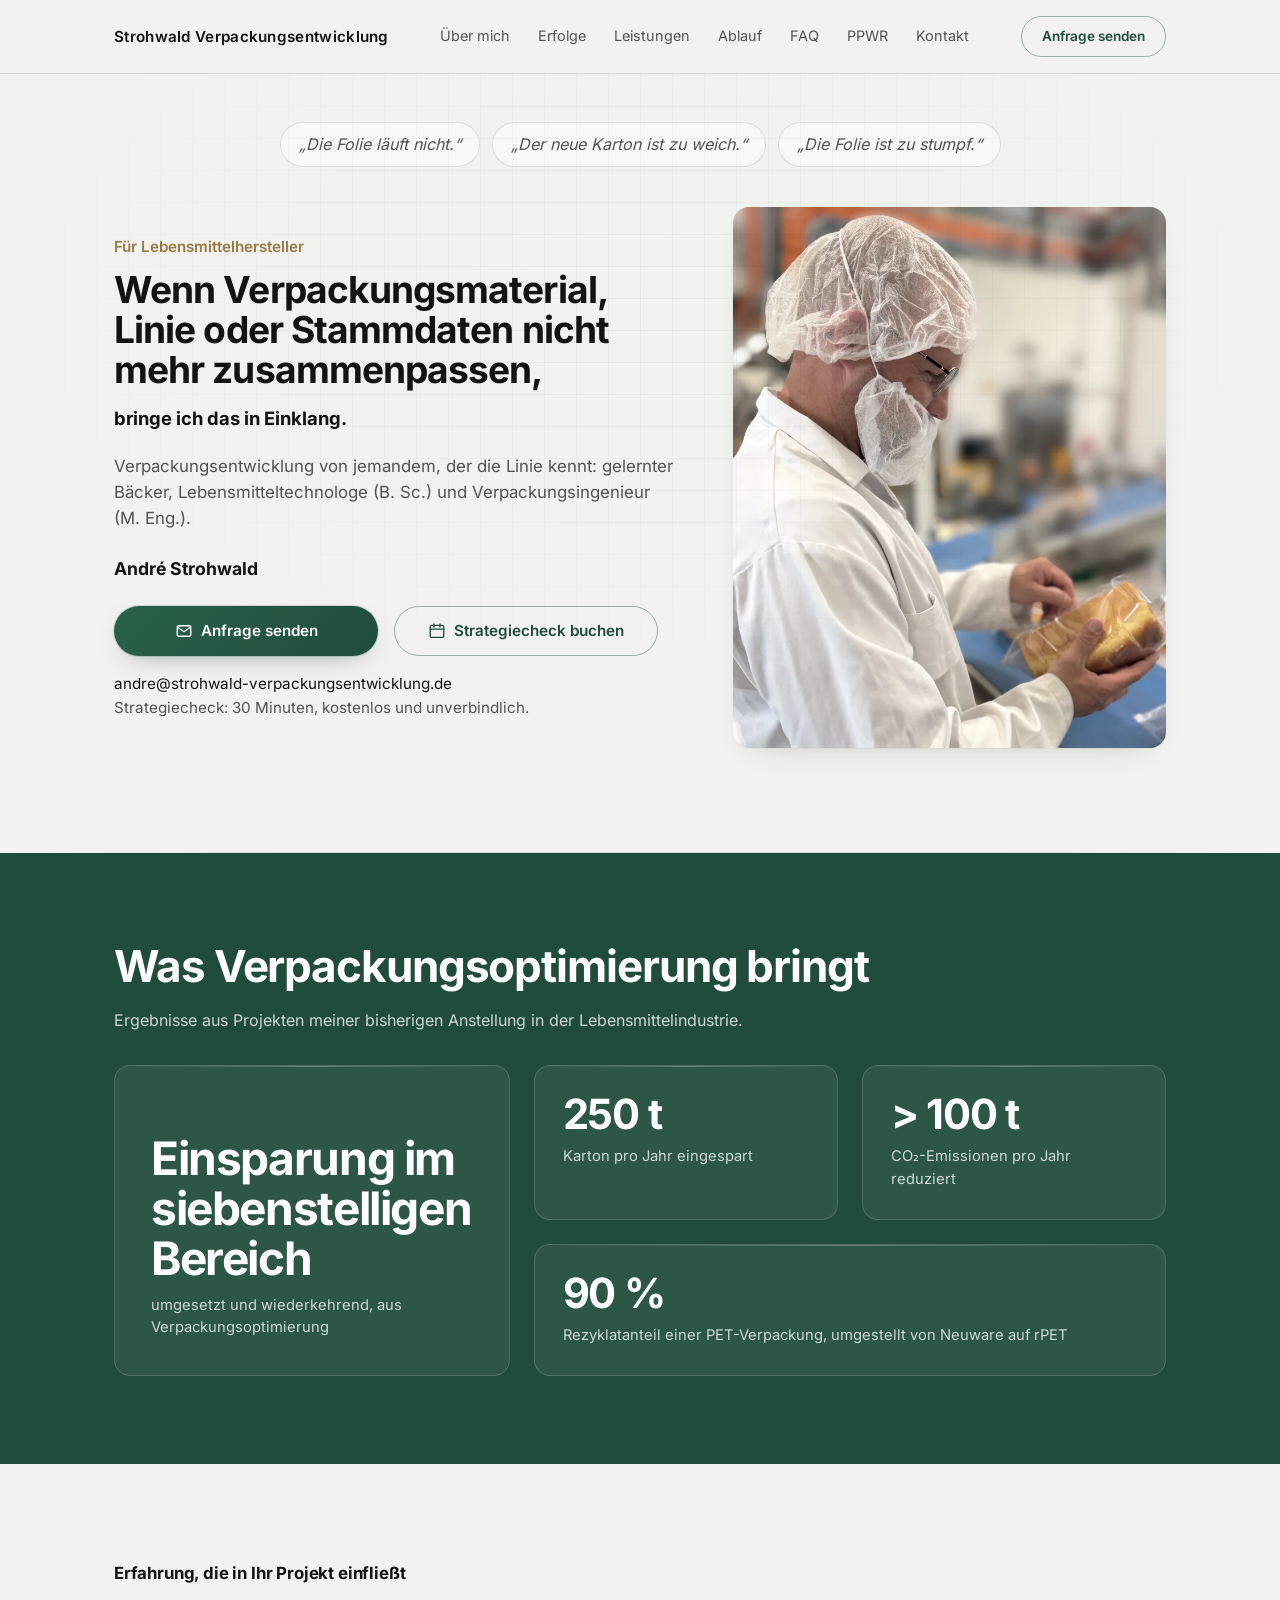
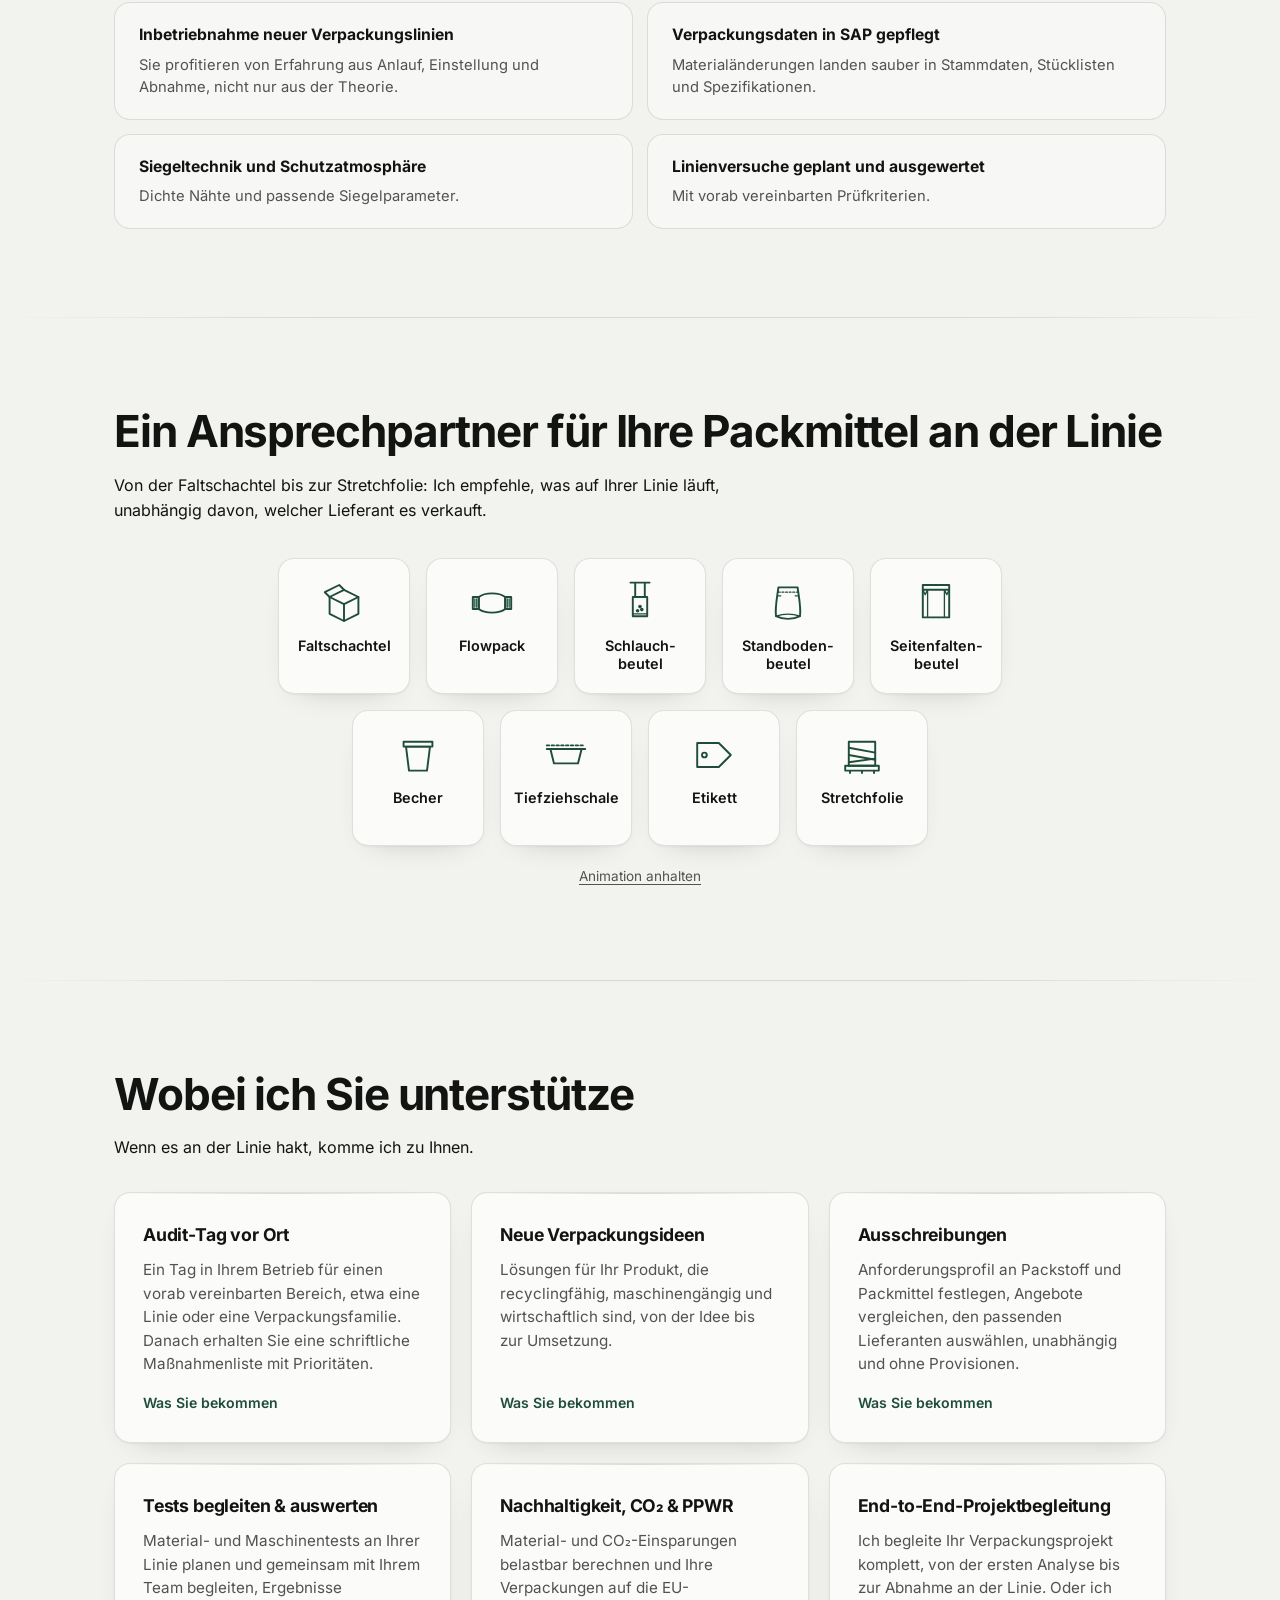
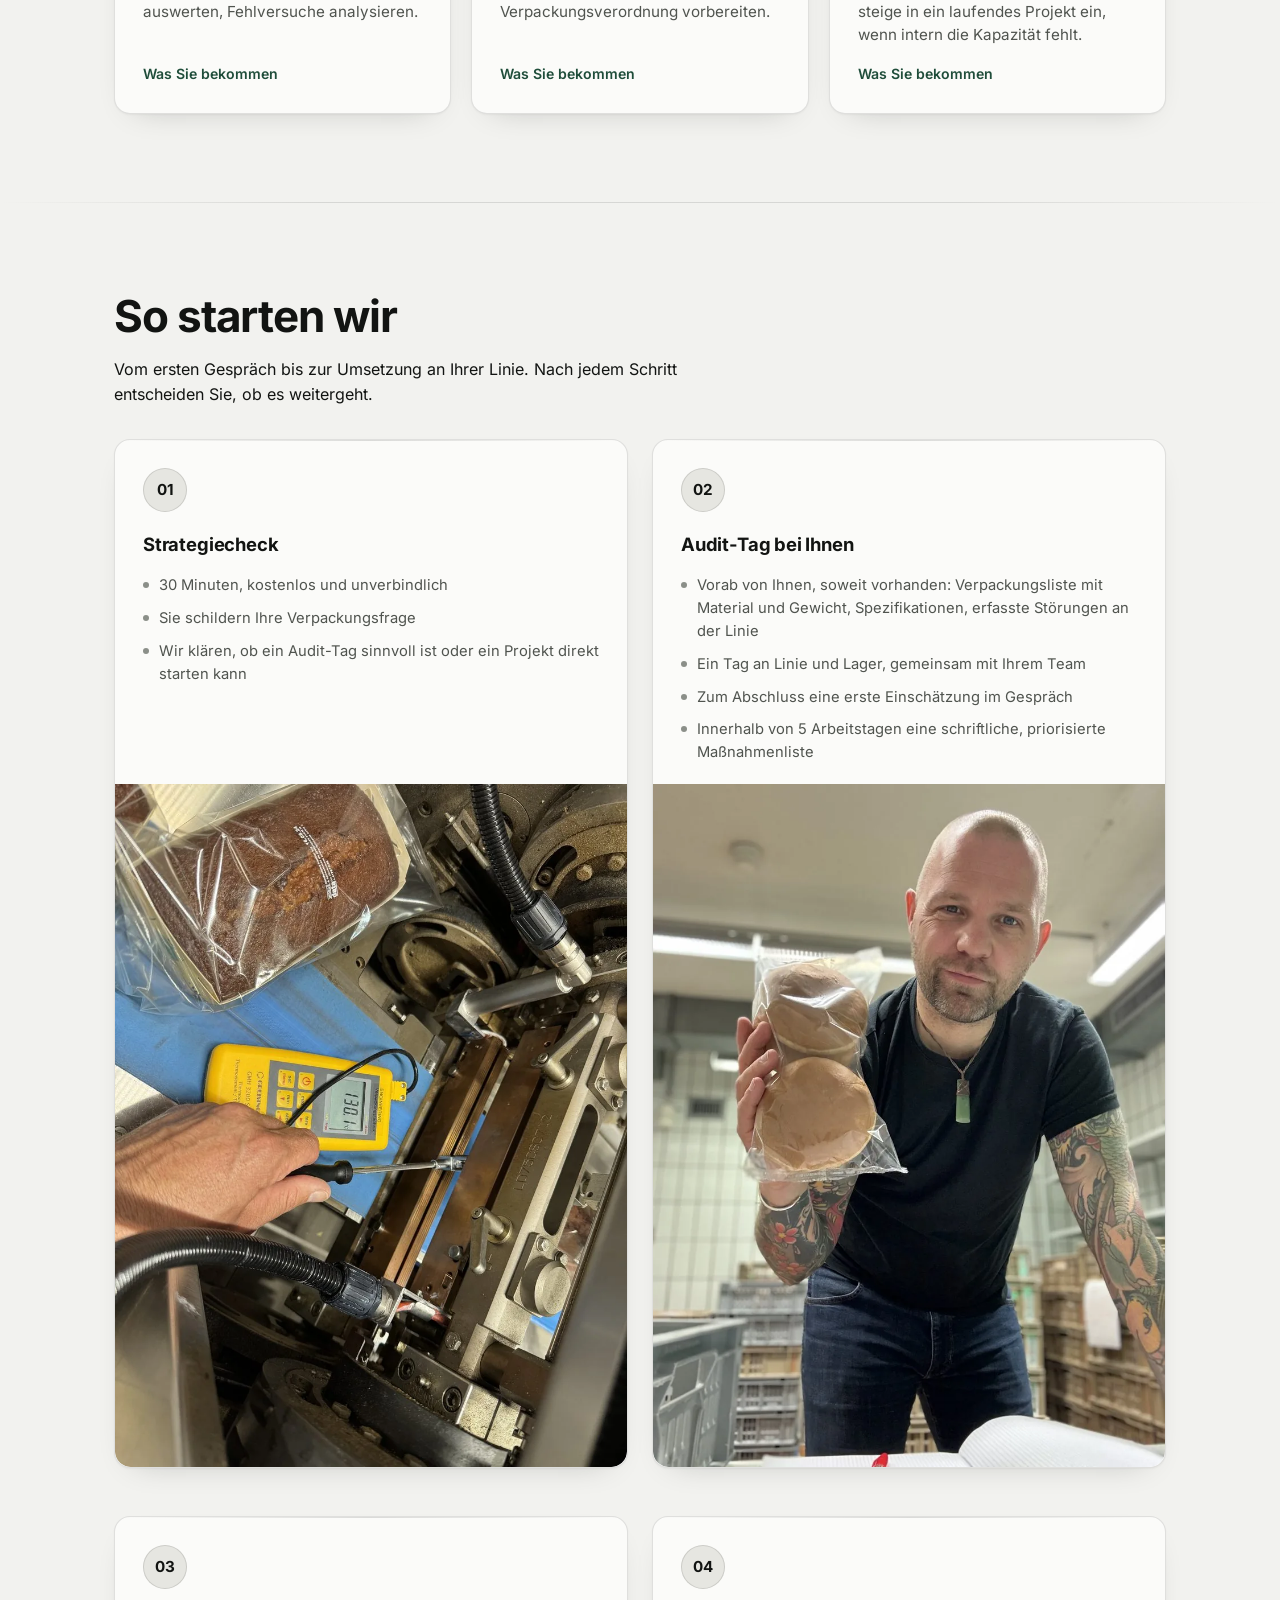
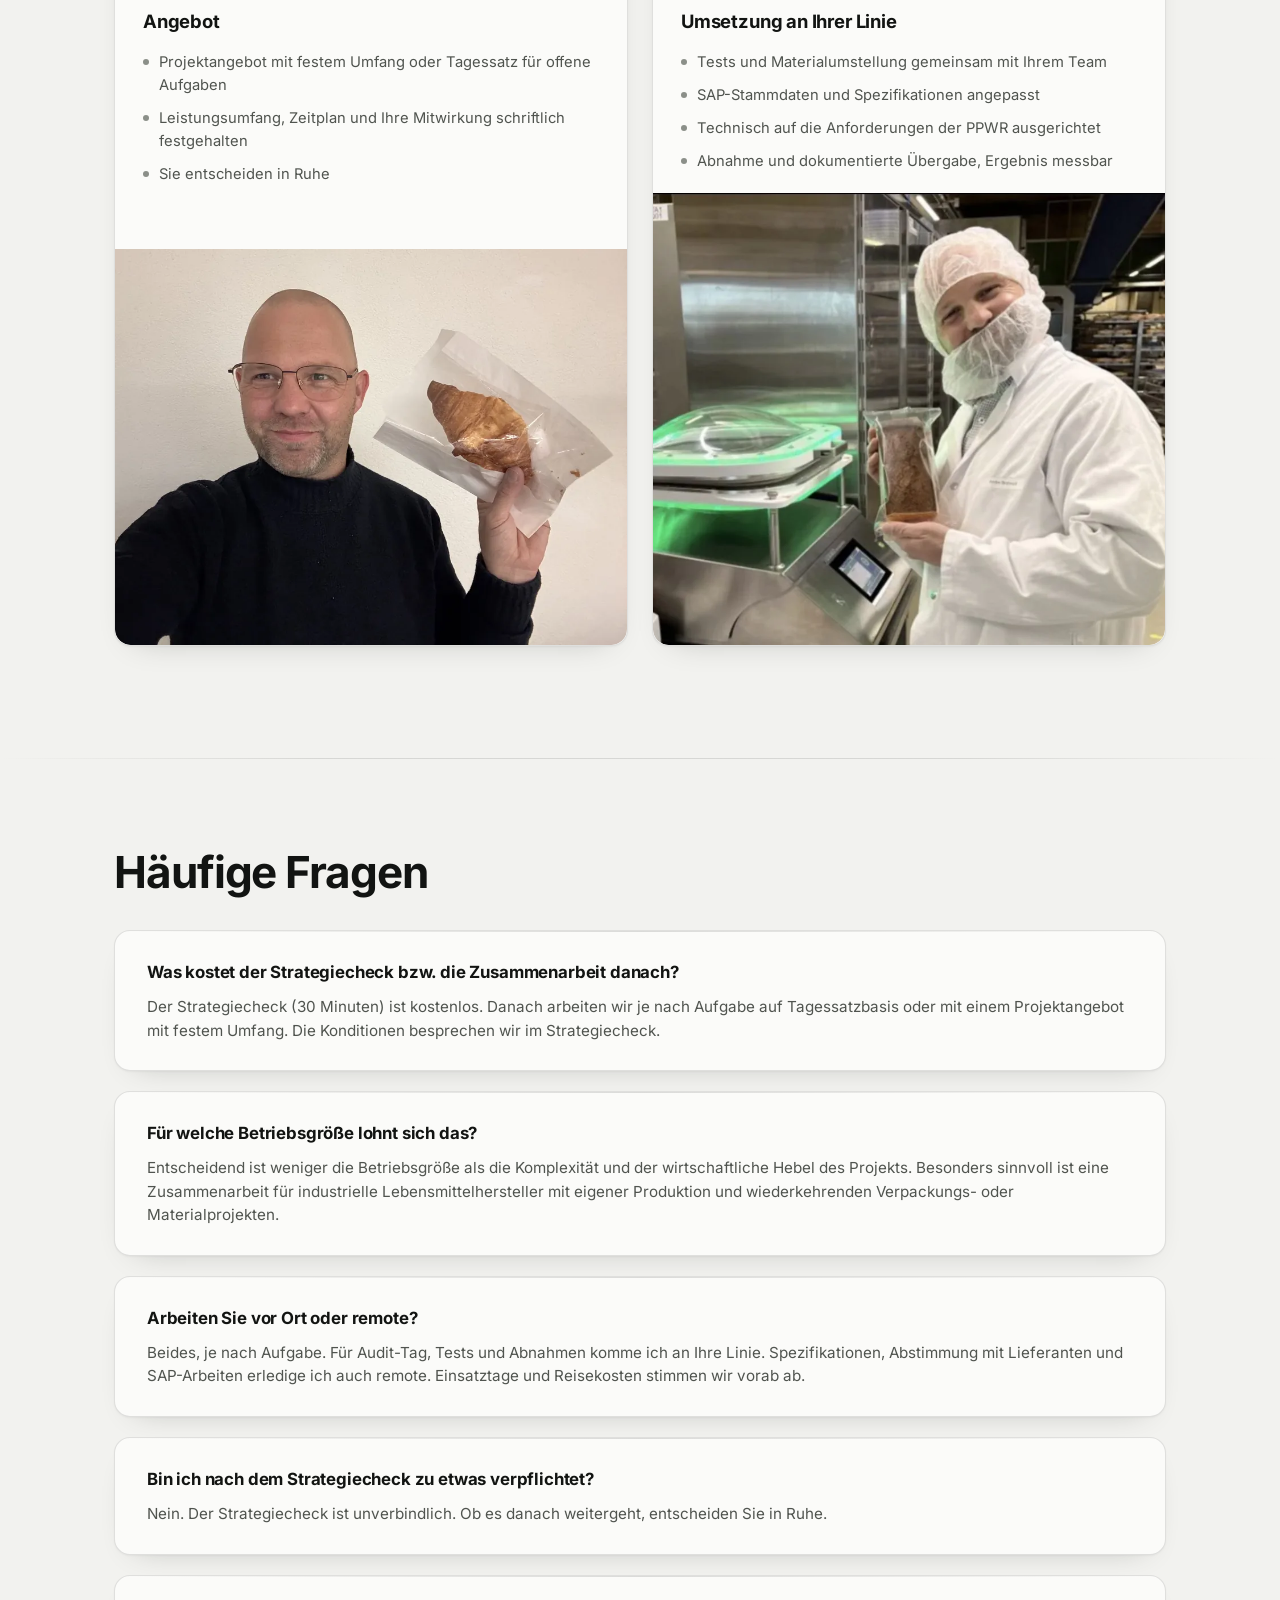
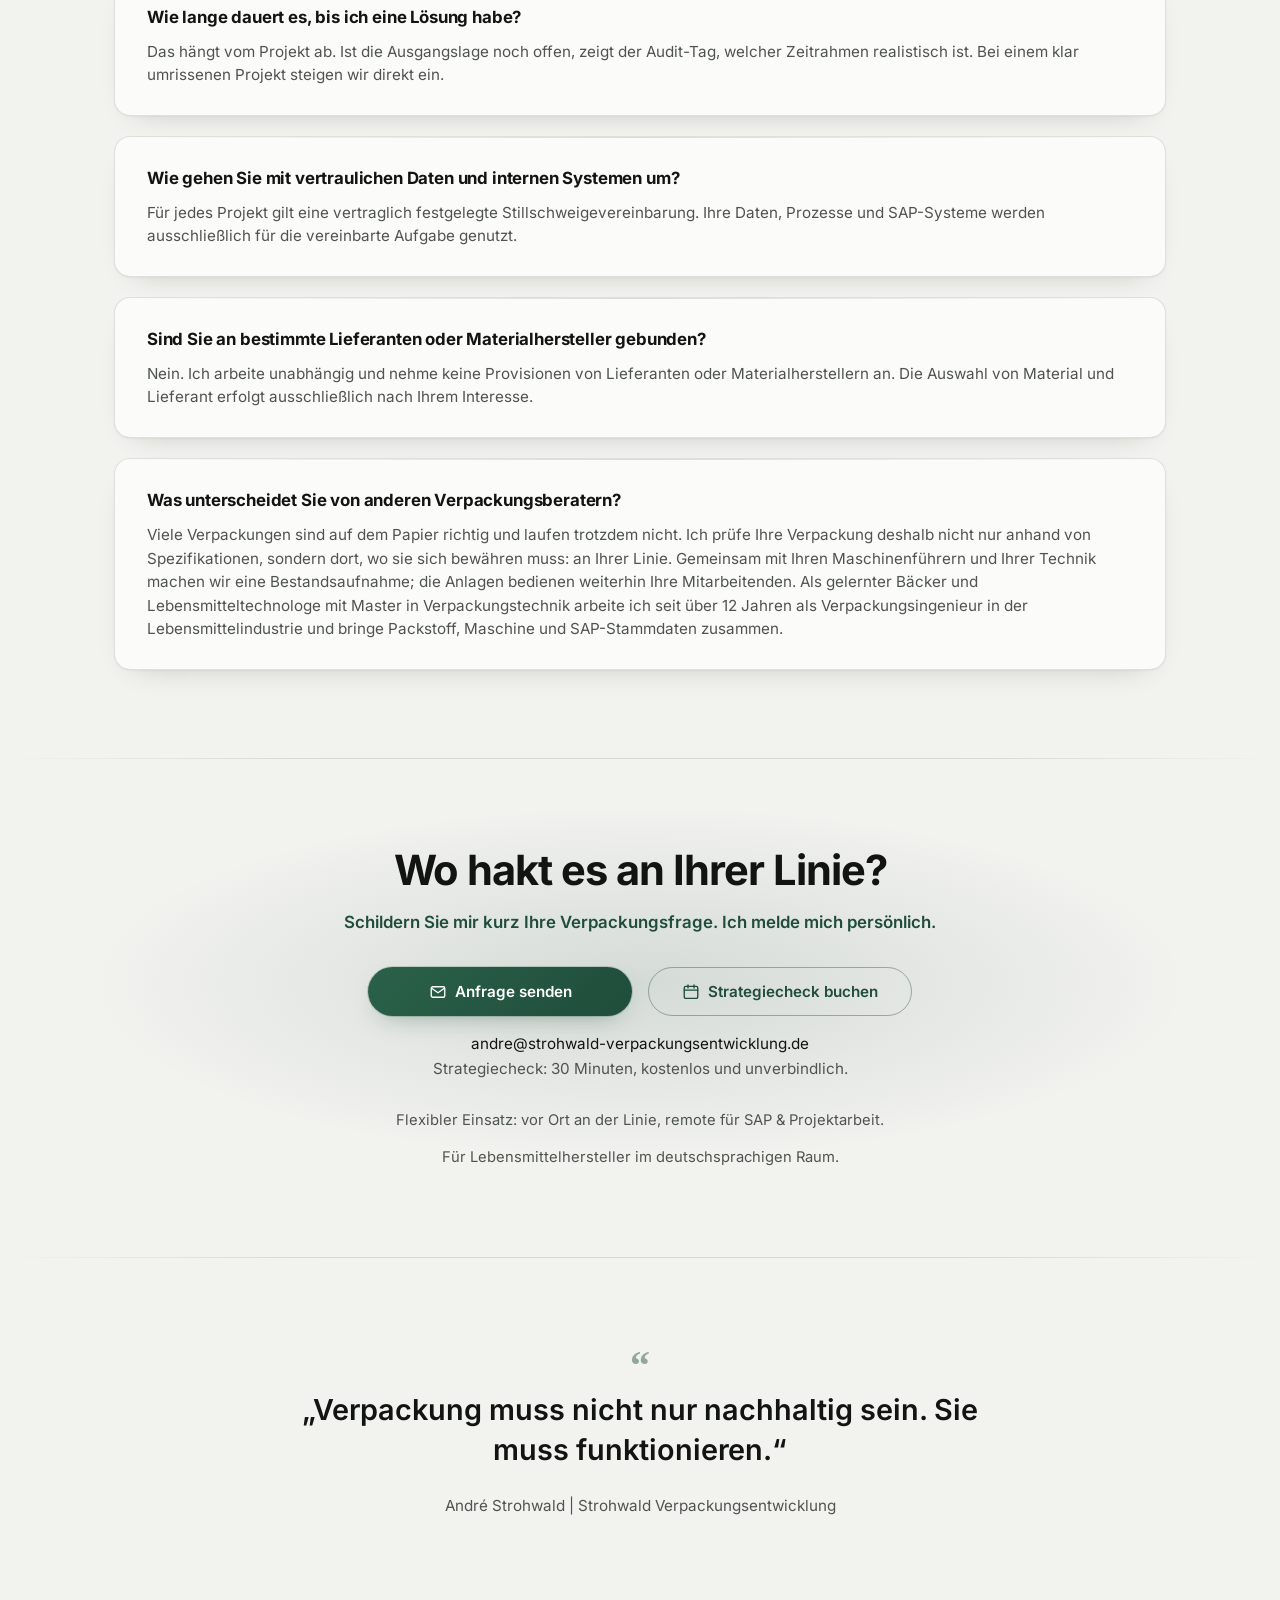
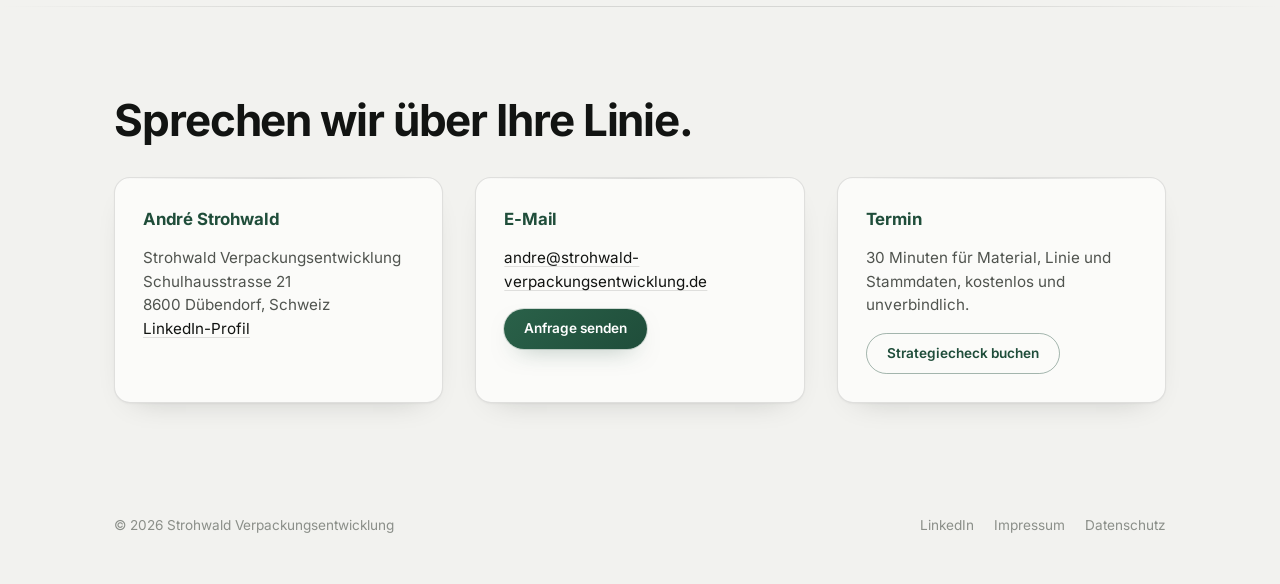
==== commit a9142a6a: "Benenne Button in „Anfrage senden“ um, ergänze Symbole Umschlag und Kalender Co-Authored-By: Claude " ====
--- a/index.html
+++ b/index.html
@@ -21,7 +21,7 @@
 <meta name="twitter:image" content="https://strohwald-verpackungsentwicklung.de/assets/images/og-image.jpg" />
 <link rel="icon" href="assets/favicon.svg" type="image/svg+xml" />
 <link rel="preload" href="assets/fonts/inter-latin-wght-normal.woff2" as="font" type="font/woff2" crossorigin />
-<link rel="stylesheet" href="assets/style.css?v=1795600000" />
+<link rel="stylesheet" href="assets/style.css?v=1795700000" />
 <script type="application/ld+json">
 {
   "@context": "https://schema.org",
@@ -152,9 +152,9 @@
       <a href="#faq">FAQ</a>
       <a href="ppwr.html">PPWR</a>
       <a href="#kontakt">Kontakt</a>
-      <a href="mailto:andre@strohwald-verpackungsentwicklung.de?subject=Anfrage%20Verpackung" class="nav-mobile-cta">E-Mail schreiben</a>
+      <a href="mailto:andre@strohwald-verpackungsentwicklung.de?subject=Anfrage%20Verpackung" class="nav-mobile-cta">Anfrage senden</a>
     </nav>
-    <a href="mailto:andre@strohwald-verpackungsentwicklung.de?subject=Anfrage%20Verpackung" class="btn btn-outline btn-small nav-cta">E-Mail schreiben</a>
+    <a href="mailto:andre@strohwald-verpackungsentwicklung.de?subject=Anfrage%20Verpackung" class="btn btn-outline btn-small nav-cta">Anfrage senden</a>
   </div>
 </header>
 
@@ -182,8 +182,8 @@
         </div>
 
         <div class="hero-actions">
-          <a href="mailto:andre@strohwald-verpackungsentwicklung.de?subject=Anfrage%20Verpackung" class="btn btn-primary">E-Mail schreiben</a>
-          <a href="https://calendly.com/strohwald-verpackungsentwicklung/30min" class="btn btn-outline" target="_blank" rel="noopener">Strategiecheck buchen</a>
+          <a href="mailto:andre@strohwald-verpackungsentwicklung.de?subject=Anfrage%20Verpackung" class="btn btn-primary"><svg class="btn-icon" viewBox="0 0 24 24" width="18" height="18" aria-hidden="true" focusable="false"><rect x="3" y="5" width="18" height="14" rx="2"/><path d="m3.5 7 8.5 6 8.5-6"/></svg>Anfrage senden</a>
+          <a href="https://calendly.com/strohwald-verpackungsentwicklung/30min" class="btn btn-outline" target="_blank" rel="noopener"><svg class="btn-icon" viewBox="0 0 24 24" width="18" height="18" aria-hidden="true" focusable="false"><rect x="3" y="4.5" width="18" height="16" rx="2"/><path d="M3 9.5h18M8 2.5v4M16 2.5v4"/></svg>Strategiecheck buchen</a>
           <p class="cta-alt"><span class="cta-mail">andre@strohwald-verpackungsentwicklung.de</span><br>Strategiecheck: 30&nbsp;Minuten, kostenlos und unverbindlich.</p>
         </div>
       </div>
@@ -419,8 +419,8 @@
       <h2>Wo hakt es an Ihrer Linie?</h2>
       <p class="cta-sub">Schildern Sie mir kurz Ihre Verpackungsfrage. Ich melde mich persönlich.</p>
       <div class="cta-buttons">
-        <a href="mailto:andre@strohwald-verpackungsentwicklung.de?subject=Anfrage%20Verpackung" class="btn btn-primary">E-Mail schreiben</a>
-        <a href="https://calendly.com/strohwald-verpackungsentwicklung/30min" class="btn btn-outline" target="_blank" rel="noopener">Strategiecheck buchen</a>
+        <a href="mailto:andre@strohwald-verpackungsentwicklung.de?subject=Anfrage%20Verpackung" class="btn btn-primary"><svg class="btn-icon" viewBox="0 0 24 24" width="18" height="18" aria-hidden="true" focusable="false"><rect x="3" y="5" width="18" height="14" rx="2"/><path d="m3.5 7 8.5 6 8.5-6"/></svg>Anfrage senden</a>
+        <a href="https://calendly.com/strohwald-verpackungsentwicklung/30min" class="btn btn-outline" target="_blank" rel="noopener"><svg class="btn-icon" viewBox="0 0 24 24" width="18" height="18" aria-hidden="true" focusable="false"><rect x="3" y="4.5" width="18" height="16" rx="2"/><path d="M3 9.5h18M8 2.5v4M16 2.5v4"/></svg>Strategiecheck buchen</a>
       </div>
       <p class="cta-alt"><span class="cta-mail">andre@strohwald-verpackungsentwicklung.de</span><br>Strategiecheck: 30&nbsp;Minuten, kostenlos und unverbindlich.</p>
       <p class="cta-reach">Flexibler Einsatz: vor Ort an der Linie, remote für SAP &amp; Projektarbeit.</p>
@@ -452,7 +452,7 @@
         <div class="contact-card">
           <h3>E-Mail</h3>
           <p><a href="mailto:andre@strohwald-verpackungsentwicklung.de">andre@strohwald-verpackungsentwicklung.de</a></p>
-          <a href="mailto:andre@strohwald-verpackungsentwicklung.de?subject=Anfrage%20Verpackung" class="btn btn-primary btn-small" style="margin-top: 16px;">E-Mail schreiben</a>
+          <a href="mailto:andre@strohwald-verpackungsentwicklung.de?subject=Anfrage%20Verpackung" class="btn btn-primary btn-small" style="margin-top: 16px;">Anfrage senden</a>
         </div>
         <div class="contact-card">
           <h3>Termin</h3>
--- a/assets/style.css
+++ b/assets/style.css
@@ -536,9 +536,20 @@
 
 .cta-buttons .btn,
 .hero-actions .btn {
-  width: 15rem;
+  width: 16.5rem;
+  white-space: nowrap;
   justify-content: center;
   text-align: center;
+}
+
+/* Strichsymbole in den Kontaktbuttons (Umschlag, Kalender) */
+.btn-icon {
+  flex-shrink: 0;
+  fill: none;
+  stroke: currentColor;
+  stroke-width: 1.8;
+  stroke-linecap: round;
+  stroke-linejoin: round;
 }
 
 /* Rahmen ausgleichen, damit beide Buttons gleich hoch sind */
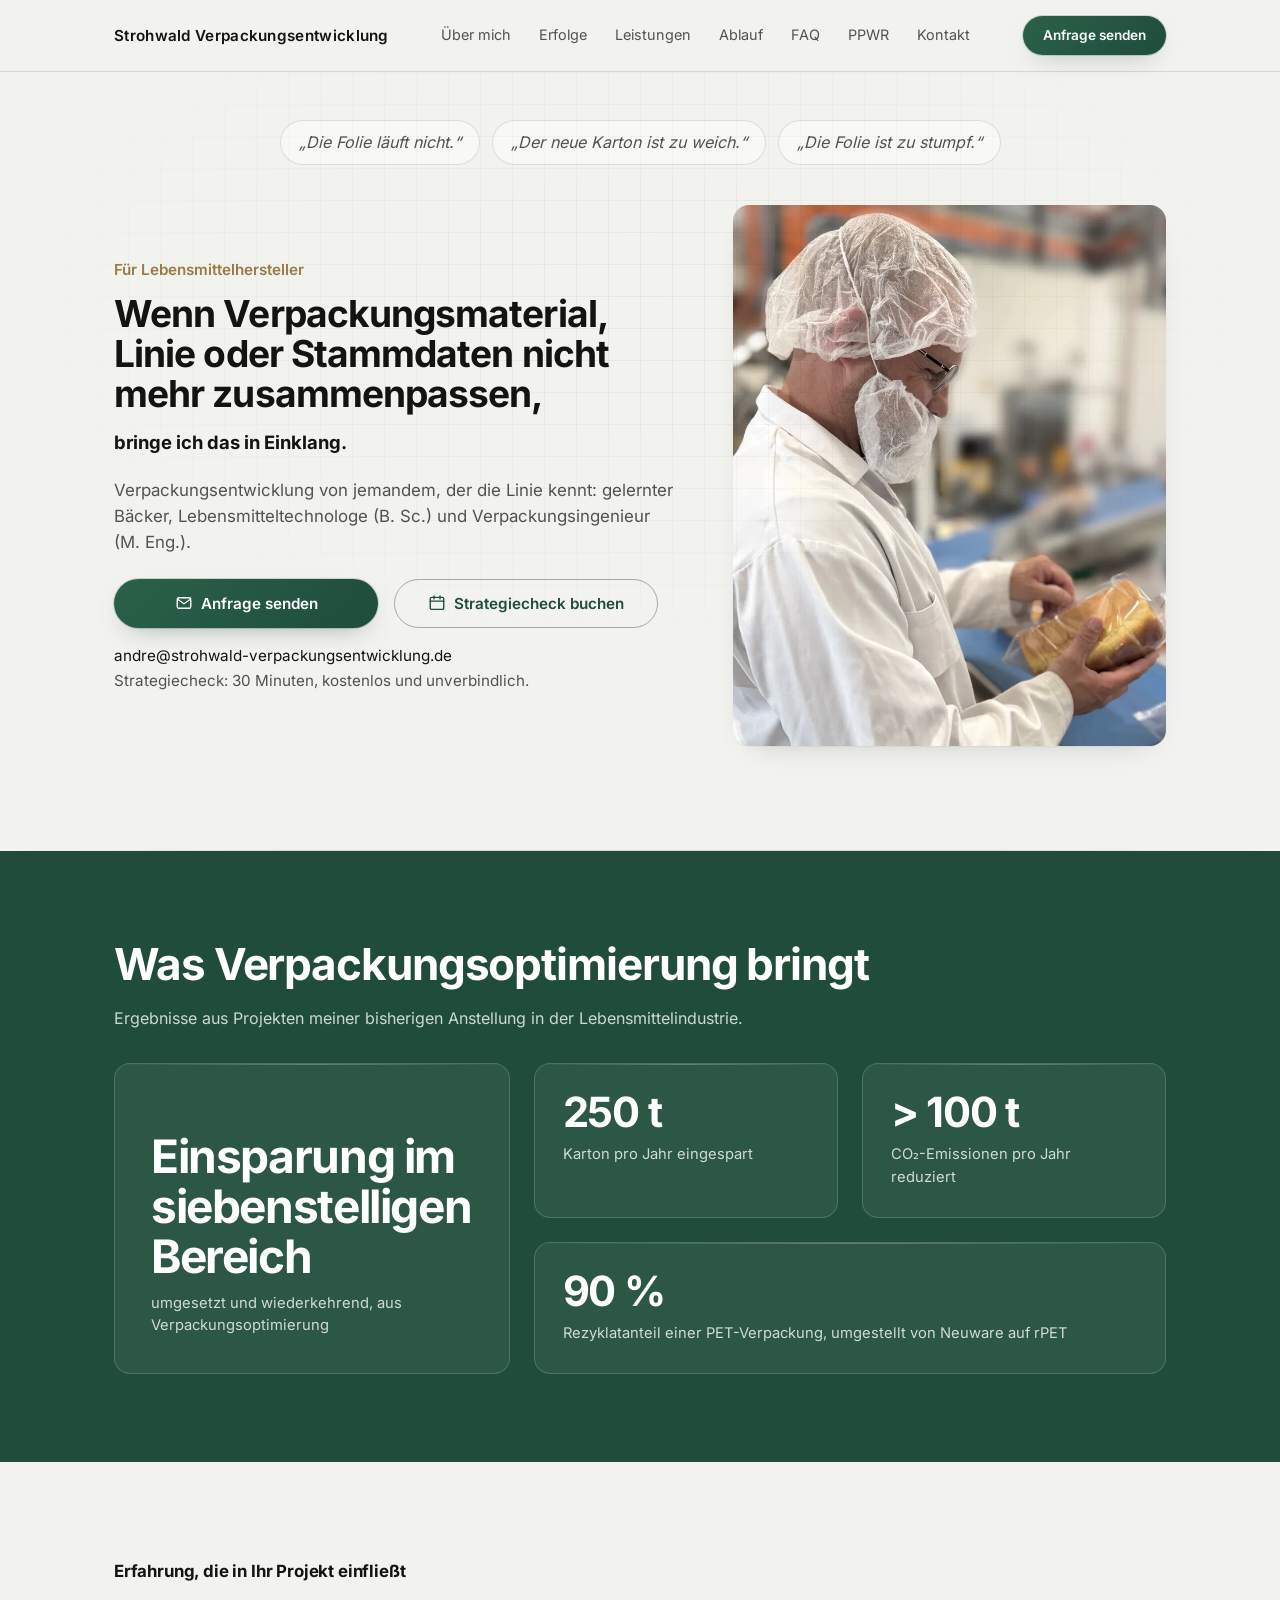
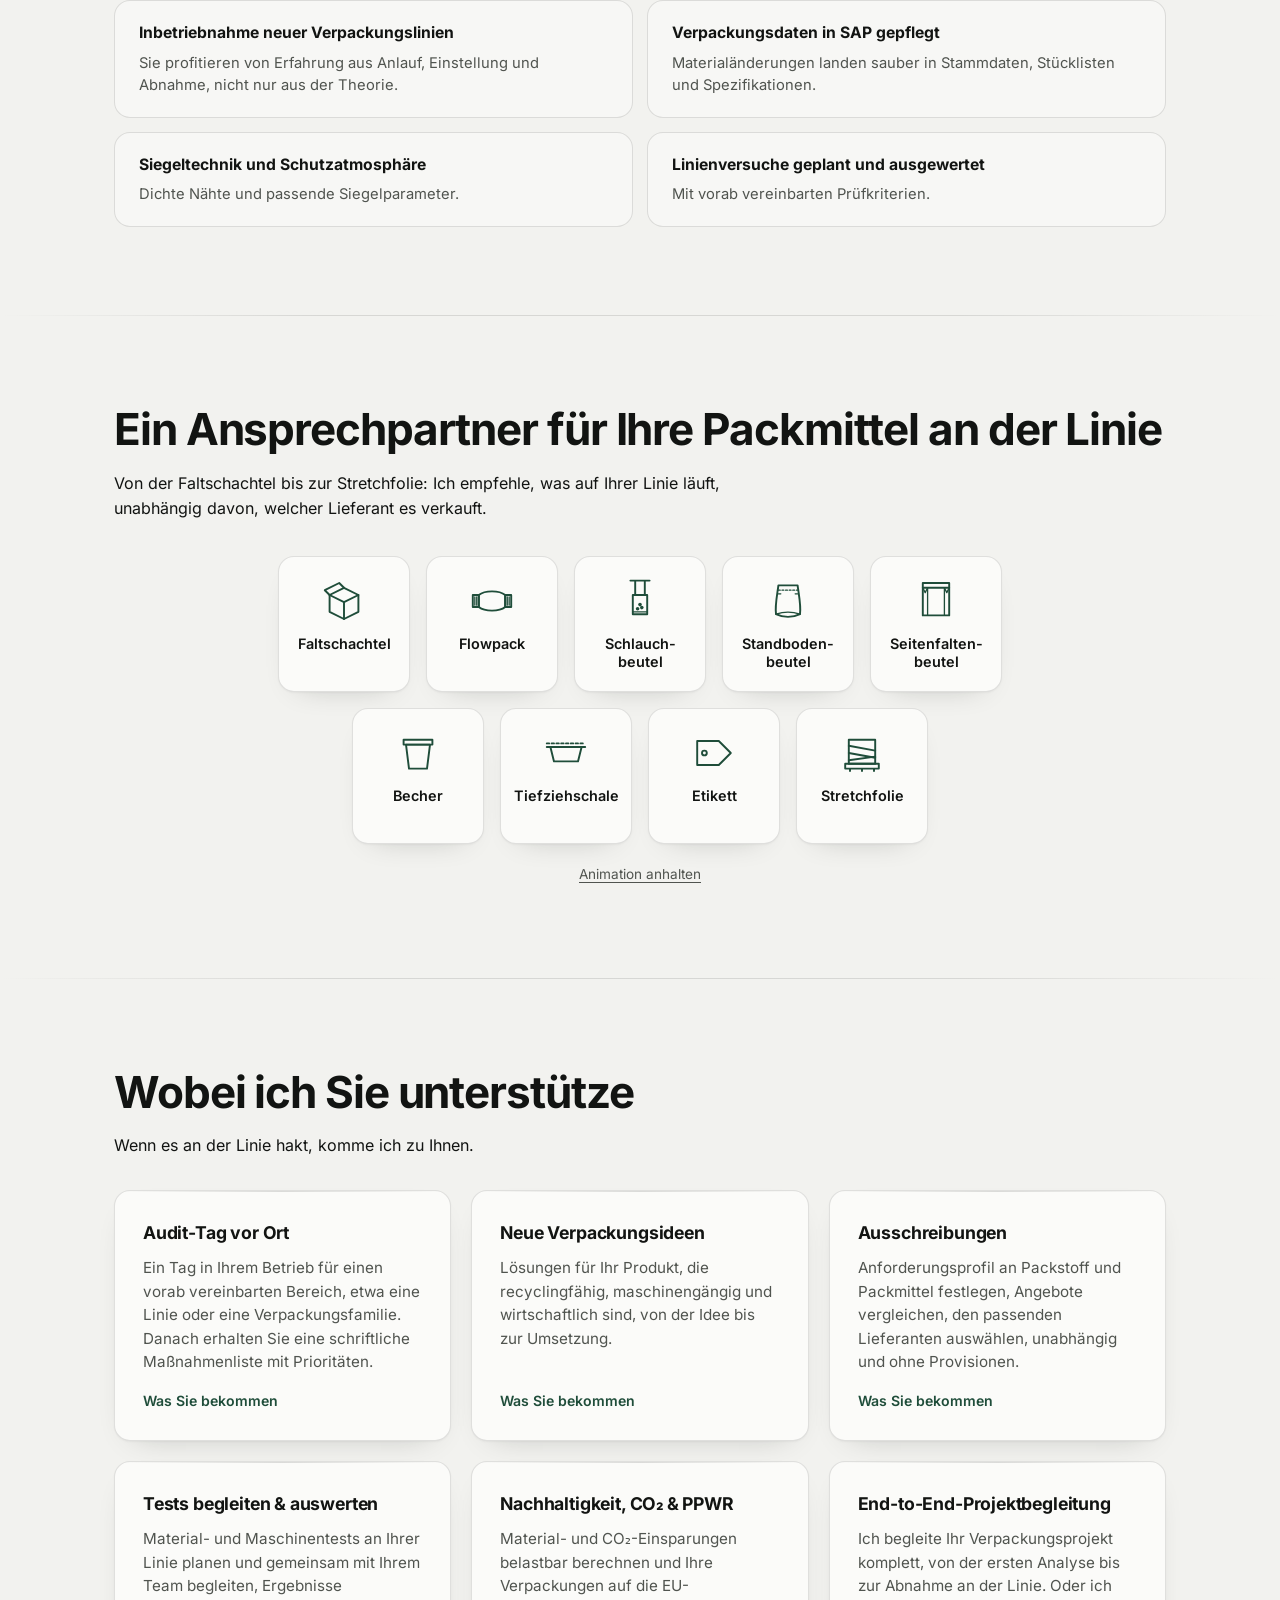
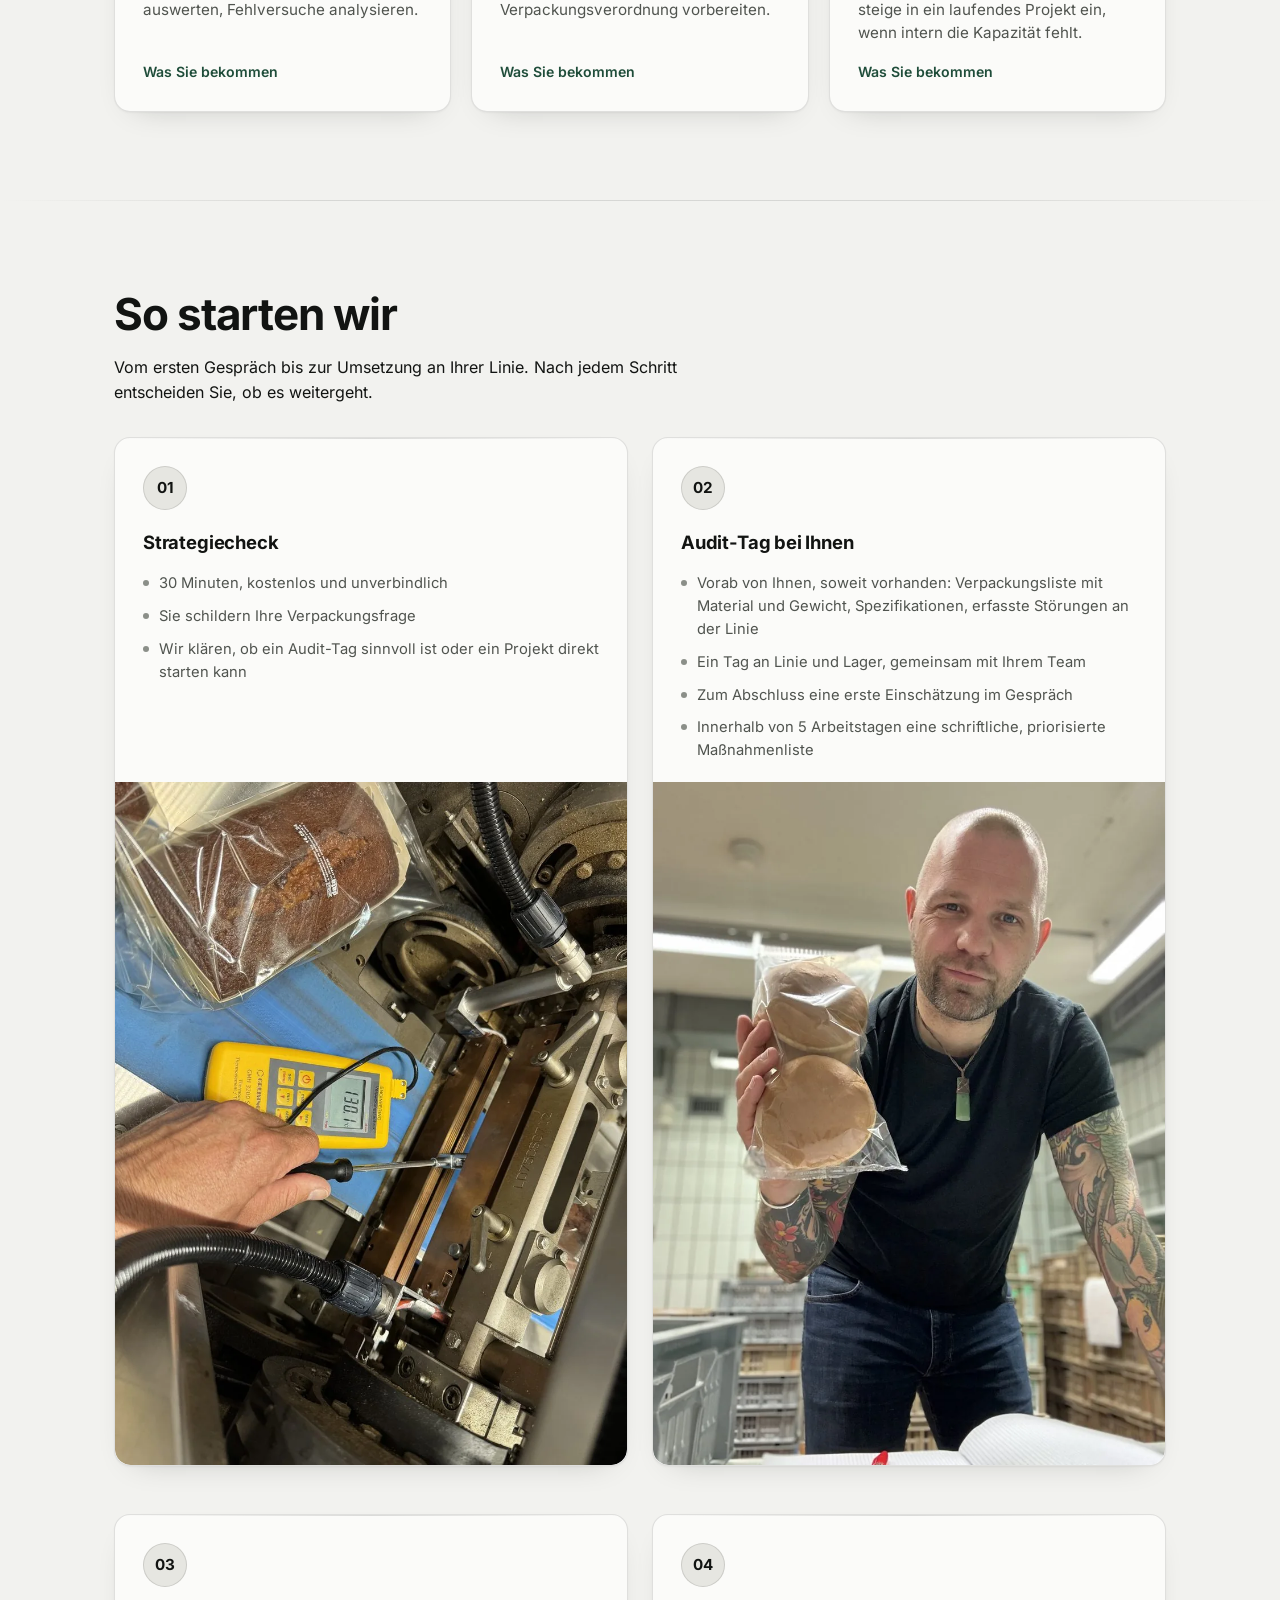
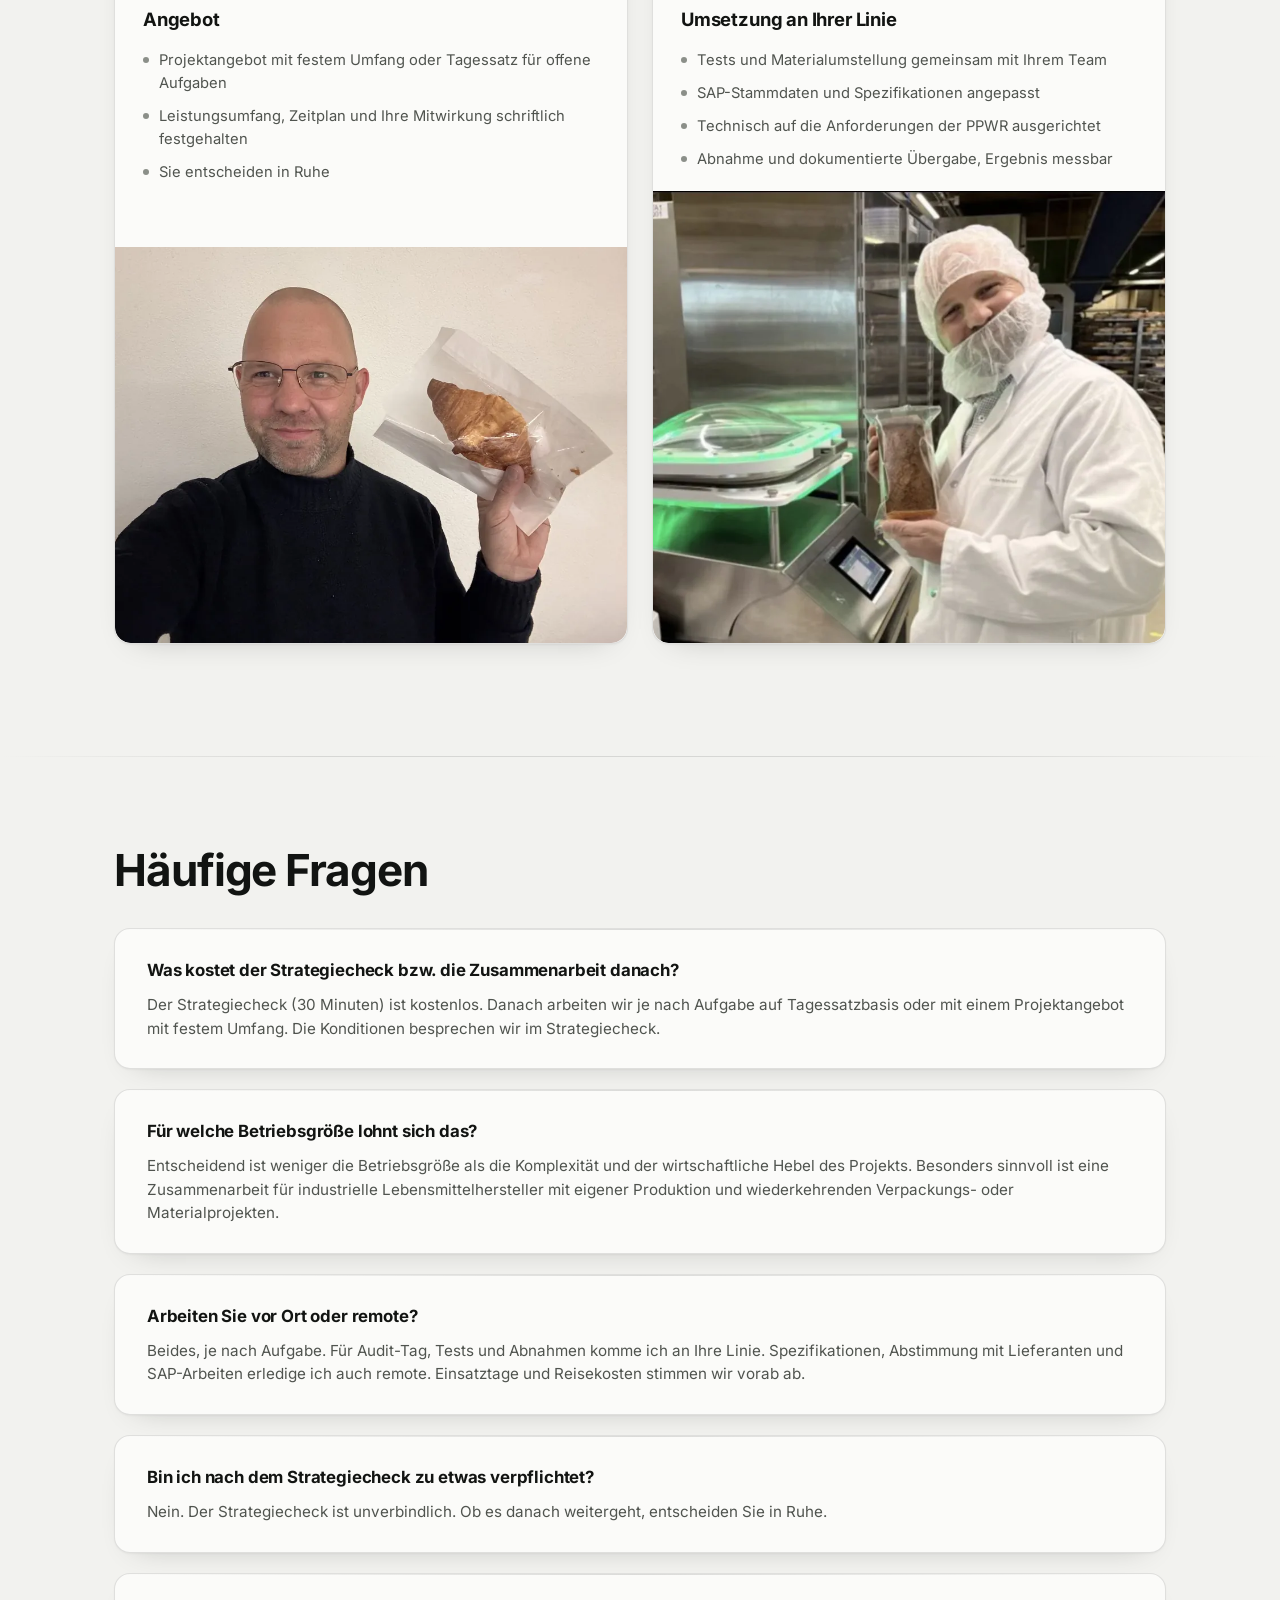
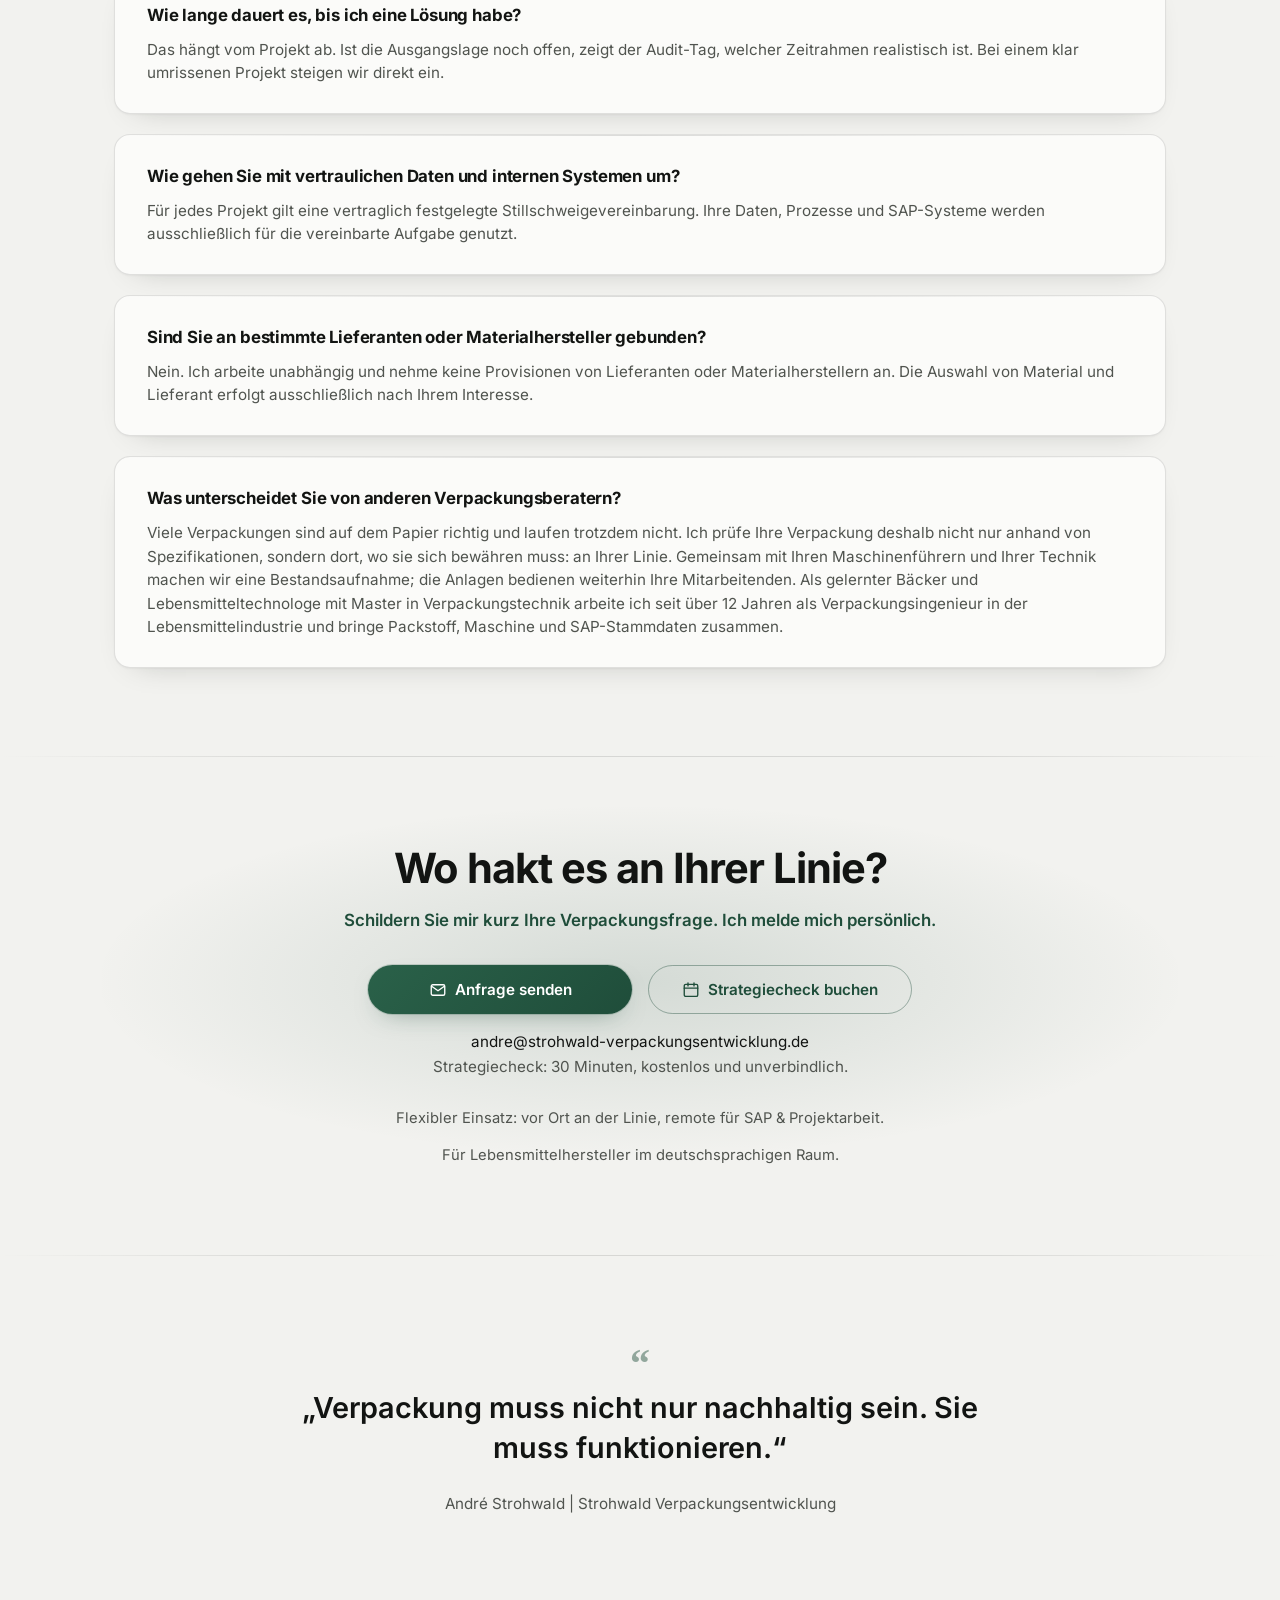
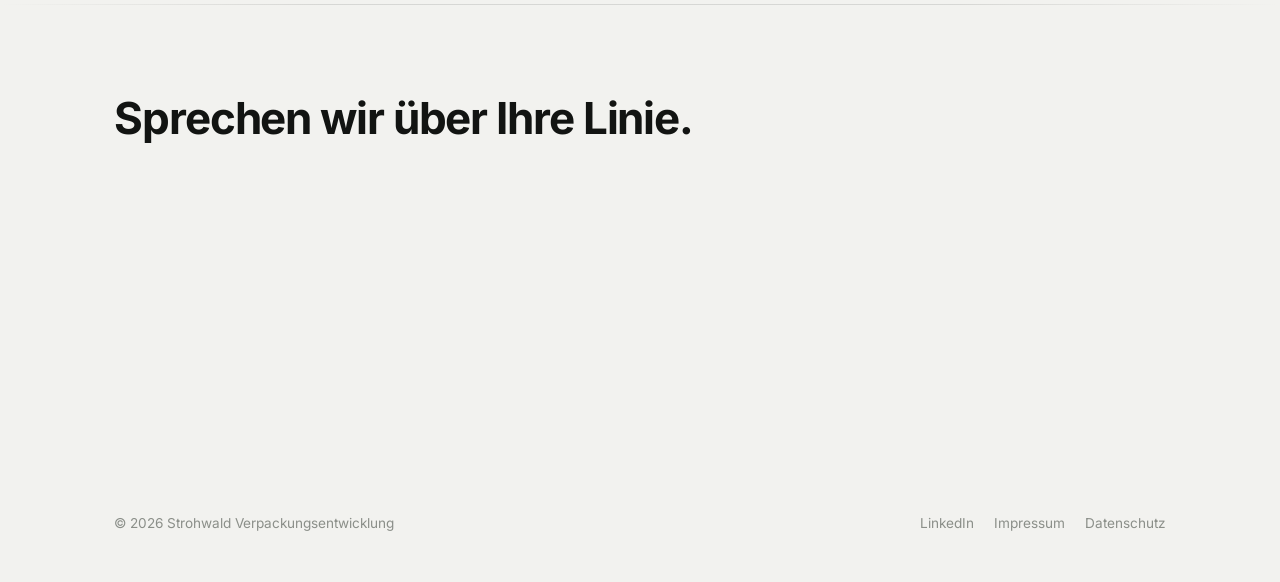
==== commit 262fc4f7: "Entferne Namen aus dem Einstieg, Kopfzeilen-Button grün Co-Authored-By: Claude Opus 5.5 <noreply@ant" ====
--- a/index.html
+++ b/index.html
@@ -154,7 +154,7 @@
       <a href="#kontakt">Kontakt</a>
       <a href="mailto:andre@strohwald-verpackungsentwicklung.de?subject=Anfrage%20Verpackung" class="nav-mobile-cta">Anfrage senden</a>
     </nav>
-    <a href="mailto:andre@strohwald-verpackungsentwicklung.de?subject=Anfrage%20Verpackung" class="btn btn-outline btn-small nav-cta">Anfrage senden</a>
+    <a href="mailto:andre@strohwald-verpackungsentwicklung.de?subject=Anfrage%20Verpackung" class="btn btn-primary btn-small nav-cta">Anfrage senden</a>
   </div>
 </header>
 
@@ -174,12 +174,6 @@
         <p class="hero-lead">bringe ich das in Einklang.</p>
 
         <p class="hero-intro">Verpackungsentwicklung von jemandem, der die Linie kennt: gelernter Bäcker, Lebensmitteltechnologe (B.&nbsp;Sc.) und Verpackungsingenieur (M.&nbsp;Eng.).</p>
-
-        <div class="hero-person">
-          <div>
-            <div class="hero-person-name">André Strohwald</div>
-          </div>
-        </div>
 
         <div class="hero-actions">
           <a href="mailto:andre@strohwald-verpackungsentwicklung.de?subject=Anfrage%20Verpackung" class="btn btn-primary"><svg class="btn-icon" viewBox="0 0 24 24" width="18" height="18" aria-hidden="true" focusable="false"><rect x="3" y="5" width="18" height="14" rx="2"/><path d="m3.5 7 8.5 6 8.5-6"/></svg>Anfrage senden</a>
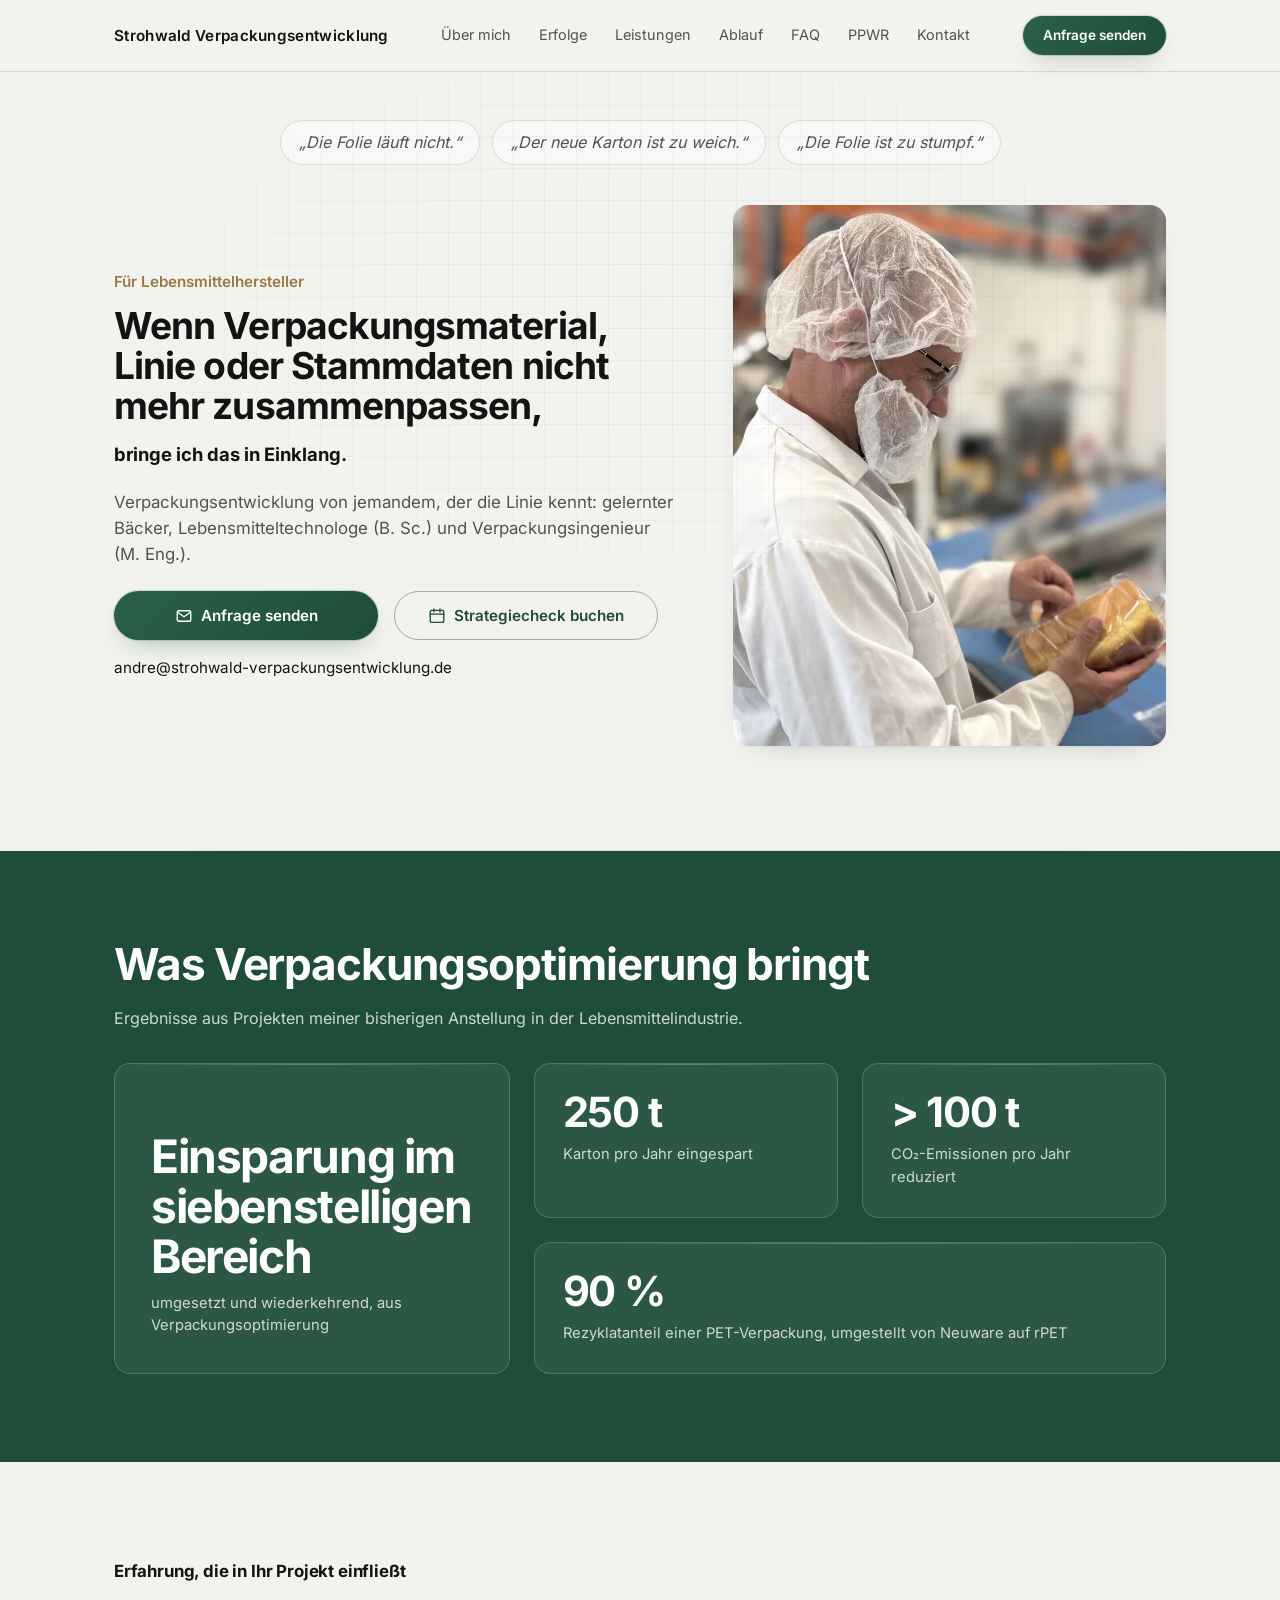
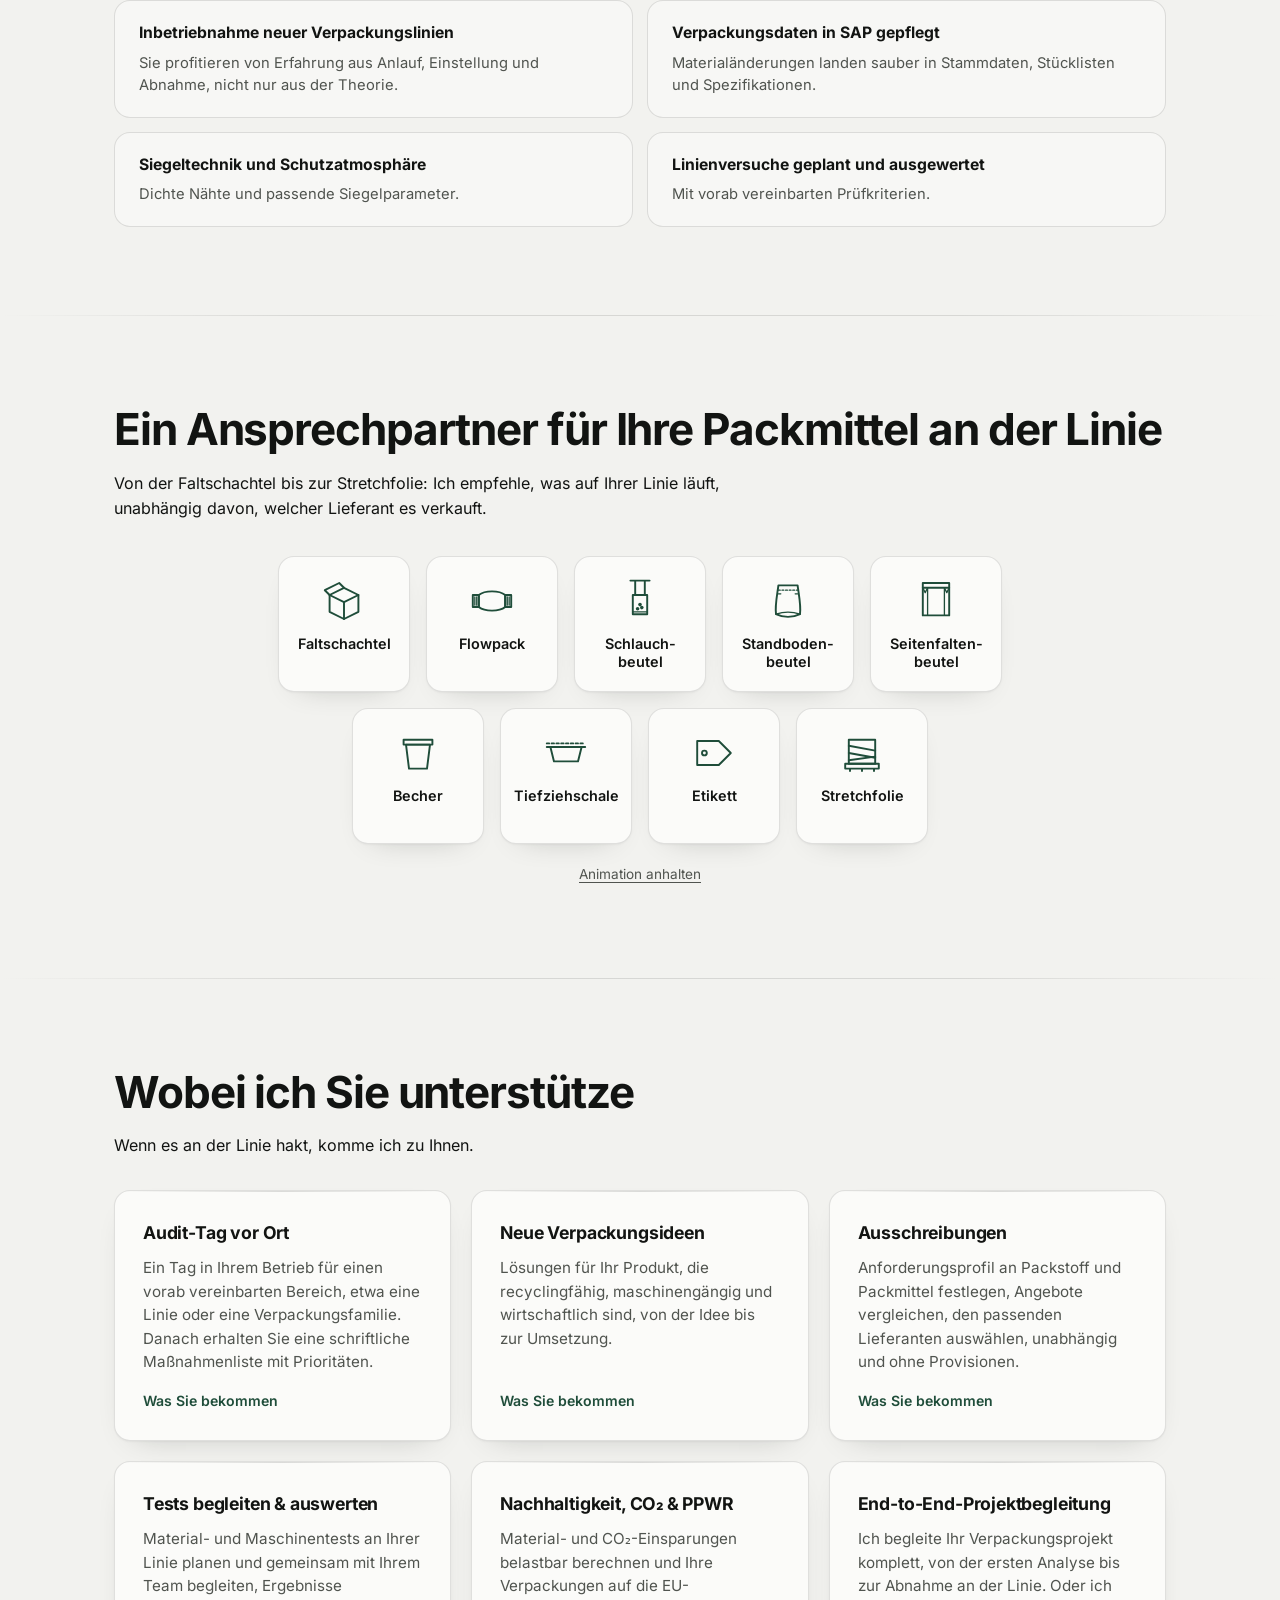
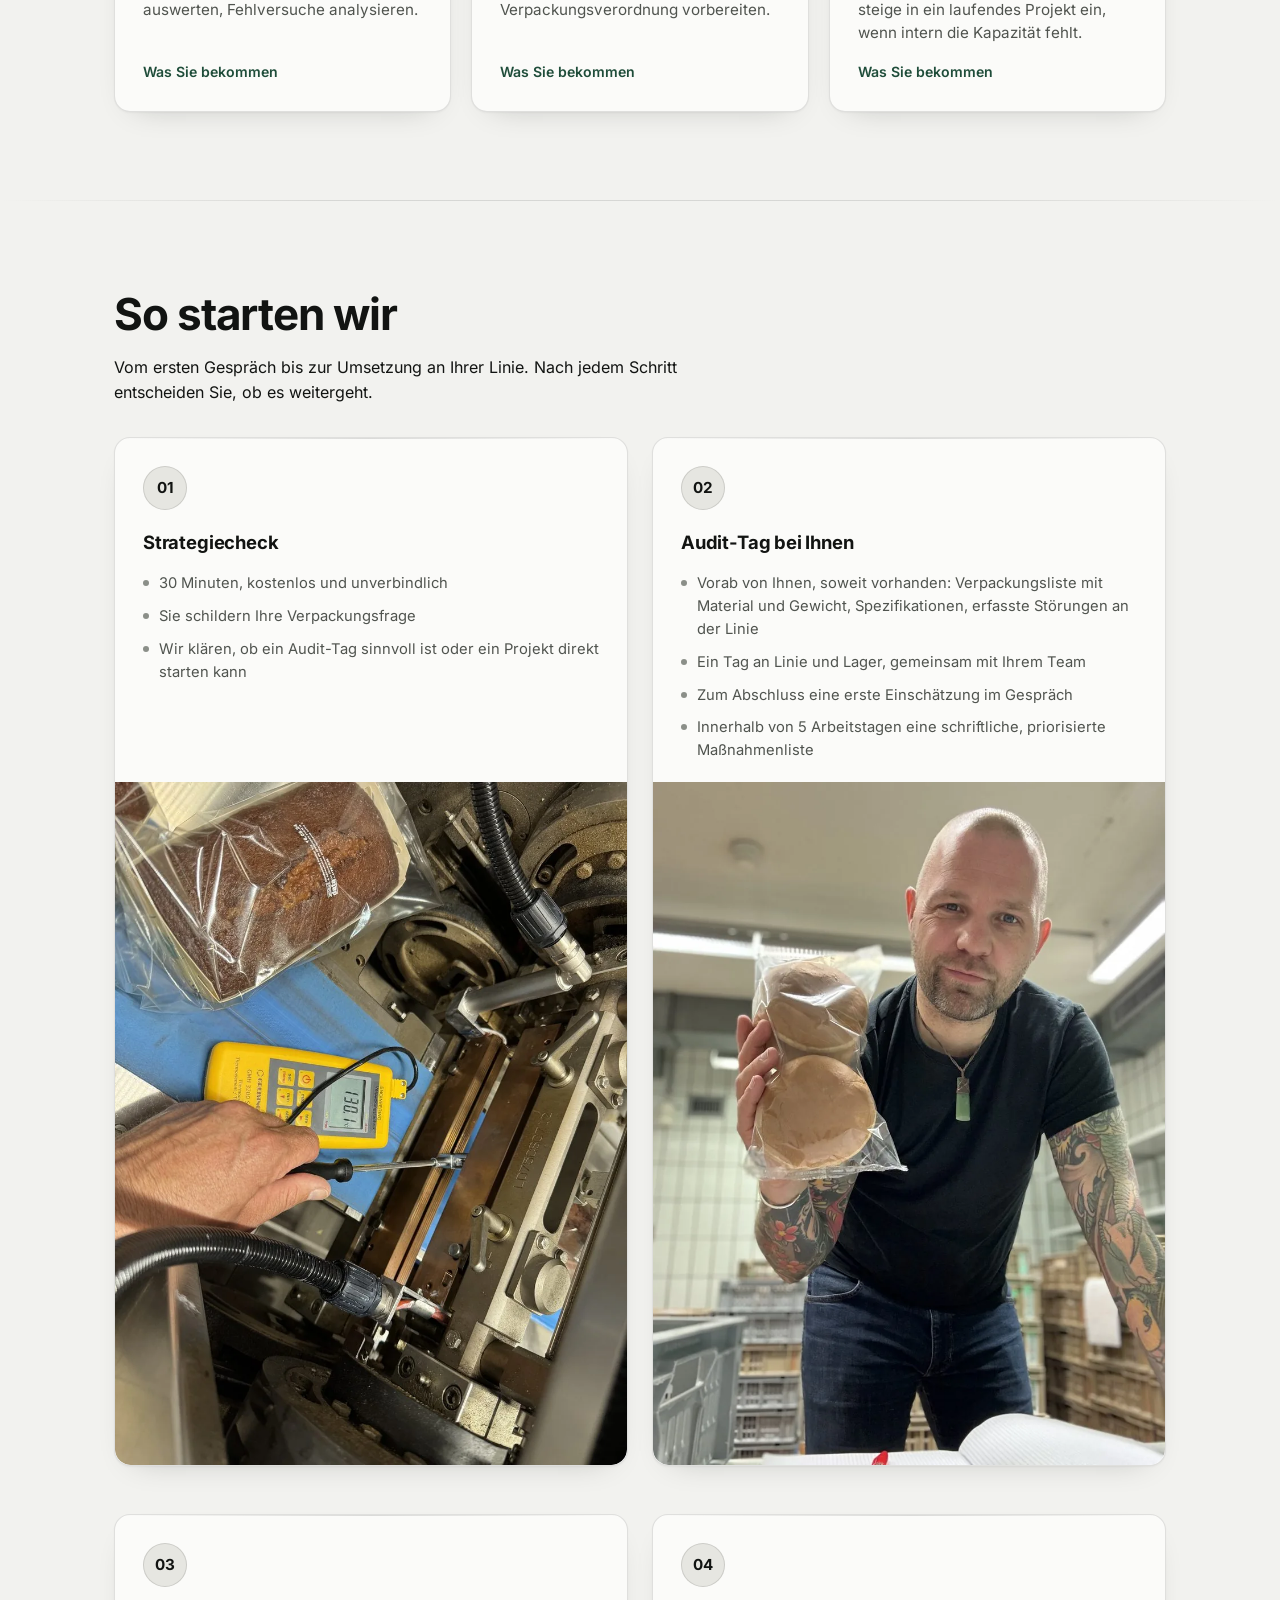
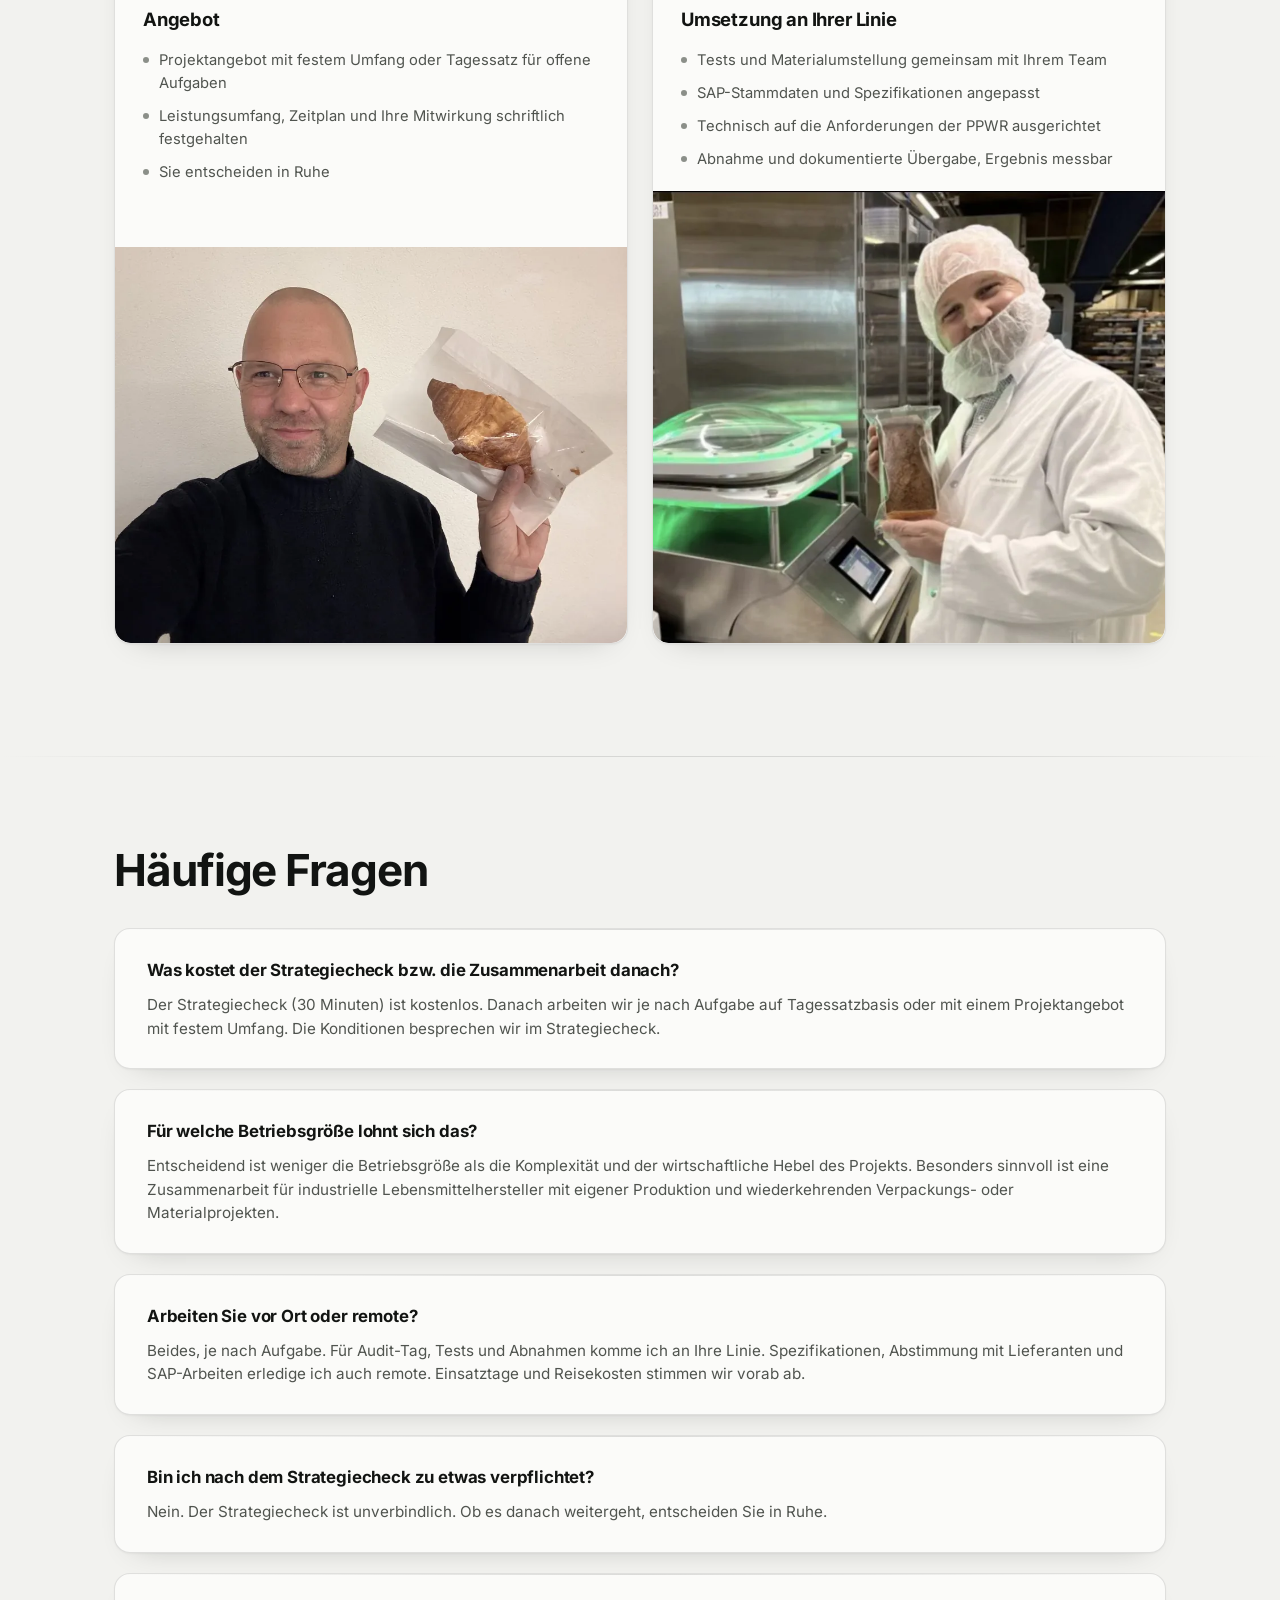
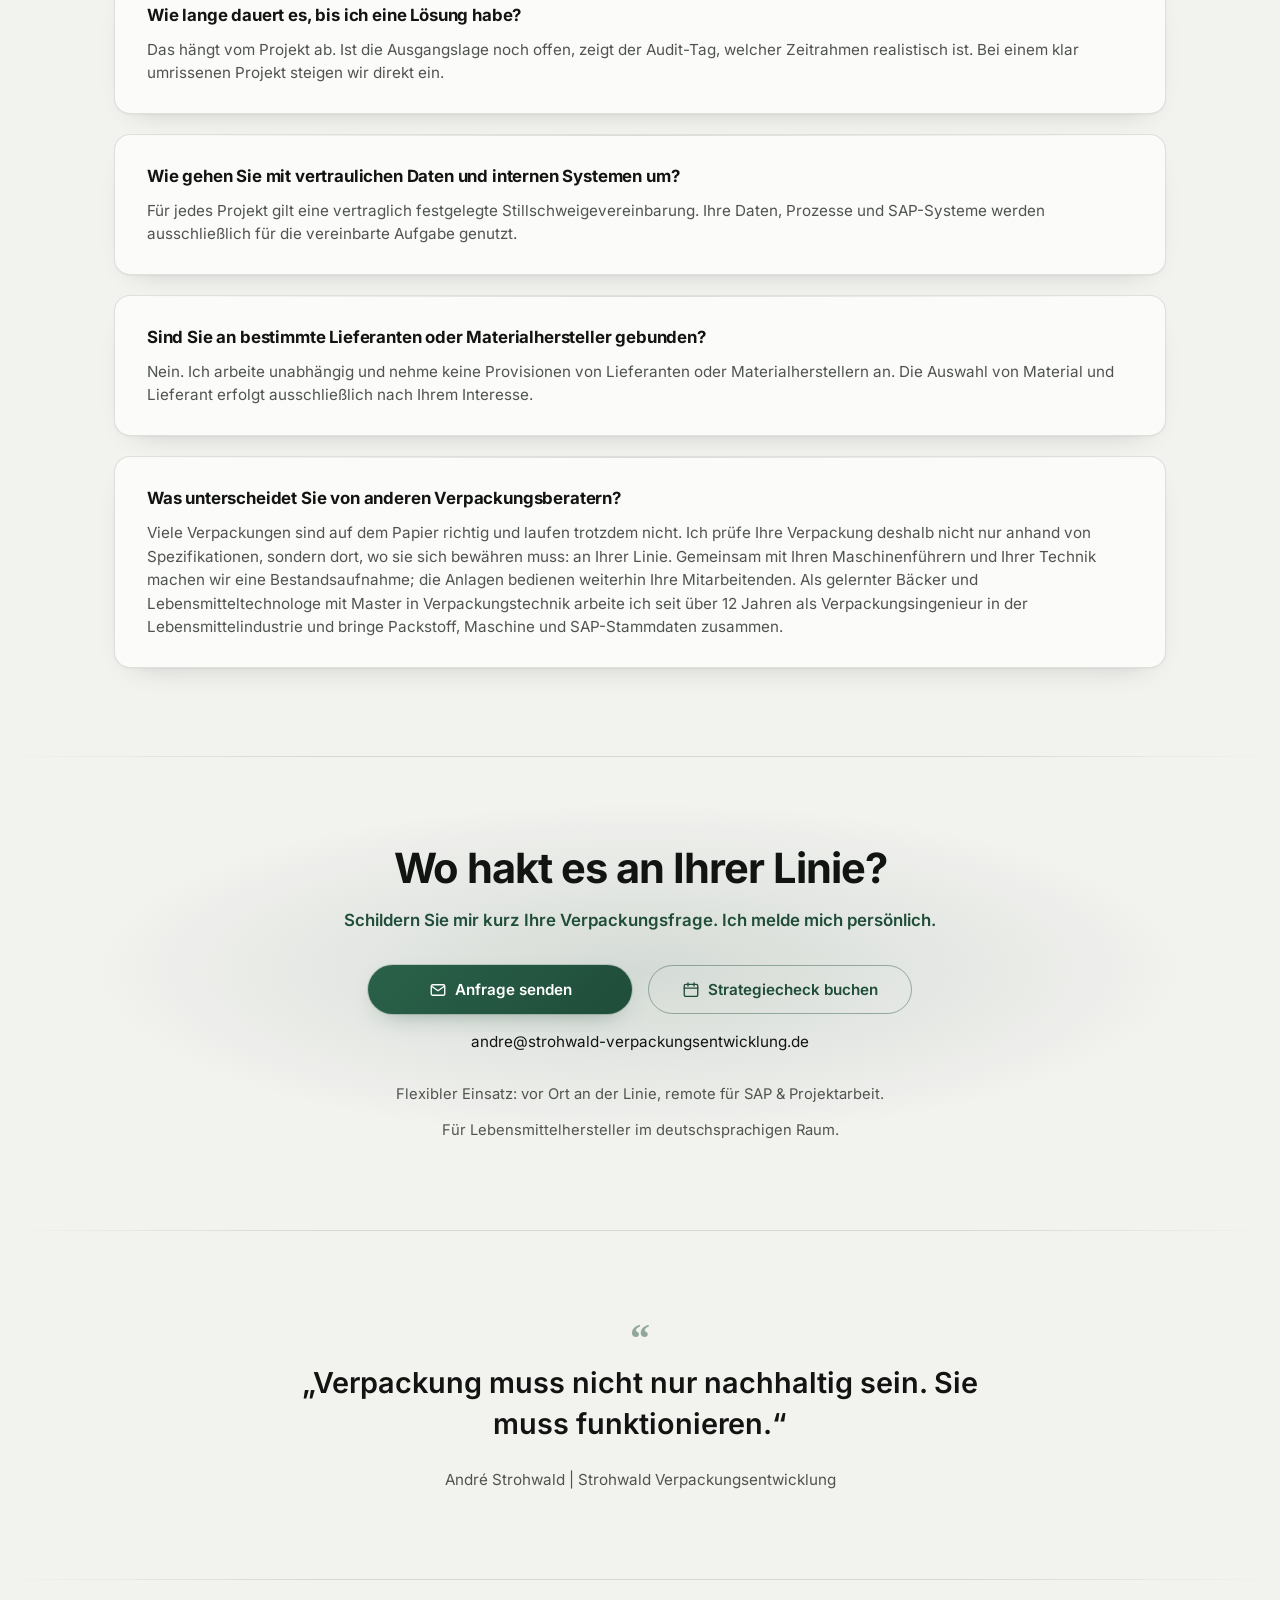
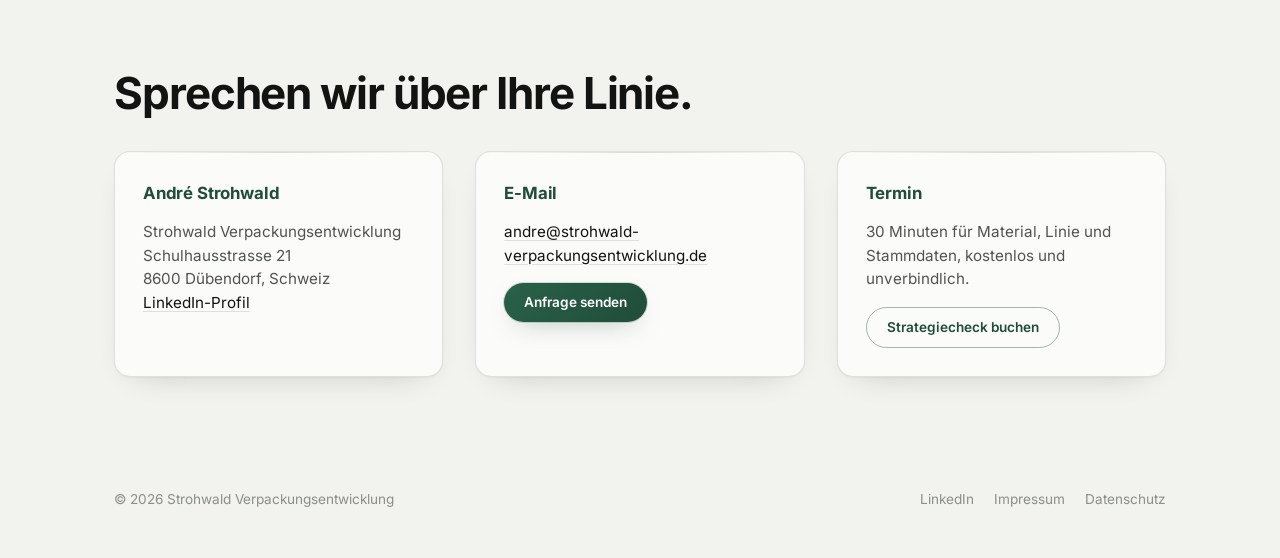
==== commit e5e18612: "Entferne Zeile zum Strategiecheck unter den Buttons Co-Authored-By: Claude Opus 5.5 <noreply@anthrop" ====
--- a/index.html
+++ b/index.html
@@ -21,7 +21,7 @@
 <meta name="twitter:image" content="https://strohwald-verpackungsentwicklung.de/assets/images/og-image.jpg" />
 <link rel="icon" href="assets/favicon.svg" type="image/svg+xml" />
 <link rel="preload" href="assets/fonts/inter-latin-wght-normal.woff2" as="font" type="font/woff2" crossorigin />
-<link rel="stylesheet" href="assets/style.css?v=1795700000" />
+<link rel="stylesheet" href="assets/style.css?v=1795800000" />
 <script type="application/ld+json">
 {
   "@context": "https://schema.org",
@@ -178,7 +178,7 @@
         <div class="hero-actions">
           <a href="mailto:andre@strohwald-verpackungsentwicklung.de?subject=Anfrage%20Verpackung" class="btn btn-primary"><svg class="btn-icon" viewBox="0 0 24 24" width="18" height="18" aria-hidden="true" focusable="false"><rect x="3" y="5" width="18" height="14" rx="2"/><path d="m3.5 7 8.5 6 8.5-6"/></svg>Anfrage senden</a>
           <a href="https://calendly.com/strohwald-verpackungsentwicklung/30min" class="btn btn-outline" target="_blank" rel="noopener"><svg class="btn-icon" viewBox="0 0 24 24" width="18" height="18" aria-hidden="true" focusable="false"><rect x="3" y="4.5" width="18" height="16" rx="2"/><path d="M3 9.5h18M8 2.5v4M16 2.5v4"/></svg>Strategiecheck buchen</a>
-          <p class="cta-alt"><span class="cta-mail">andre@strohwald-verpackungsentwicklung.de</span><br>Strategiecheck: 30&nbsp;Minuten, kostenlos und unverbindlich.</p>
+          <p class="cta-alt"><span class="cta-mail">andre@strohwald-verpackungsentwicklung.de</span></p>
         </div>
       </div>
       <figure class="hero-foto hero-foto--linie">
@@ -416,7 +416,7 @@
         <a href="mailto:andre@strohwald-verpackungsentwicklung.de?subject=Anfrage%20Verpackung" class="btn btn-primary"><svg class="btn-icon" viewBox="0 0 24 24" width="18" height="18" aria-hidden="true" focusable="false"><rect x="3" y="5" width="18" height="14" rx="2"/><path d="m3.5 7 8.5 6 8.5-6"/></svg>Anfrage senden</a>
         <a href="https://calendly.com/strohwald-verpackungsentwicklung/30min" class="btn btn-outline" target="_blank" rel="noopener"><svg class="btn-icon" viewBox="0 0 24 24" width="18" height="18" aria-hidden="true" focusable="false"><rect x="3" y="4.5" width="18" height="16" rx="2"/><path d="M3 9.5h18M8 2.5v4M16 2.5v4"/></svg>Strategiecheck buchen</a>
       </div>
-      <p class="cta-alt"><span class="cta-mail">andre@strohwald-verpackungsentwicklung.de</span><br>Strategiecheck: 30&nbsp;Minuten, kostenlos und unverbindlich.</p>
+      <p class="cta-alt"><span class="cta-mail">andre@strohwald-verpackungsentwicklung.de</span></p>
       <p class="cta-reach">Flexibler Einsatz: vor Ort an der Linie, remote für SAP &amp; Projektarbeit.</p>
       <p class="cta-reach cta-reach-region">Für Lebensmittelhersteller im deutschsprachigen Raum.</p>
     </div>
--- a/assets/style.css
+++ b/assets/style.css
@@ -1510,17 +1510,6 @@
     font-size: 1.2rem;
   }
 
-  .hero .hero-person {
-    flex-direction: column;
-    gap: 6px;
-    margin-top: 24px;
-  }
-
-  .hero .hero-person .avatar-ring {
-    width: 60px;
-    height: 60px;
-  }
-
   .hero-symptoms {
     margin: 0 auto 10px;
     gap: 5px;
@@ -1879,10 +1868,6 @@
 }
 
 @media (min-width: 960px) {
-  .hero-inner--foto .hero-person {
-    justify-content: flex-start;
-  }
-
   .hero-foto--linie {
     max-width: 460px;
     justify-self: end;
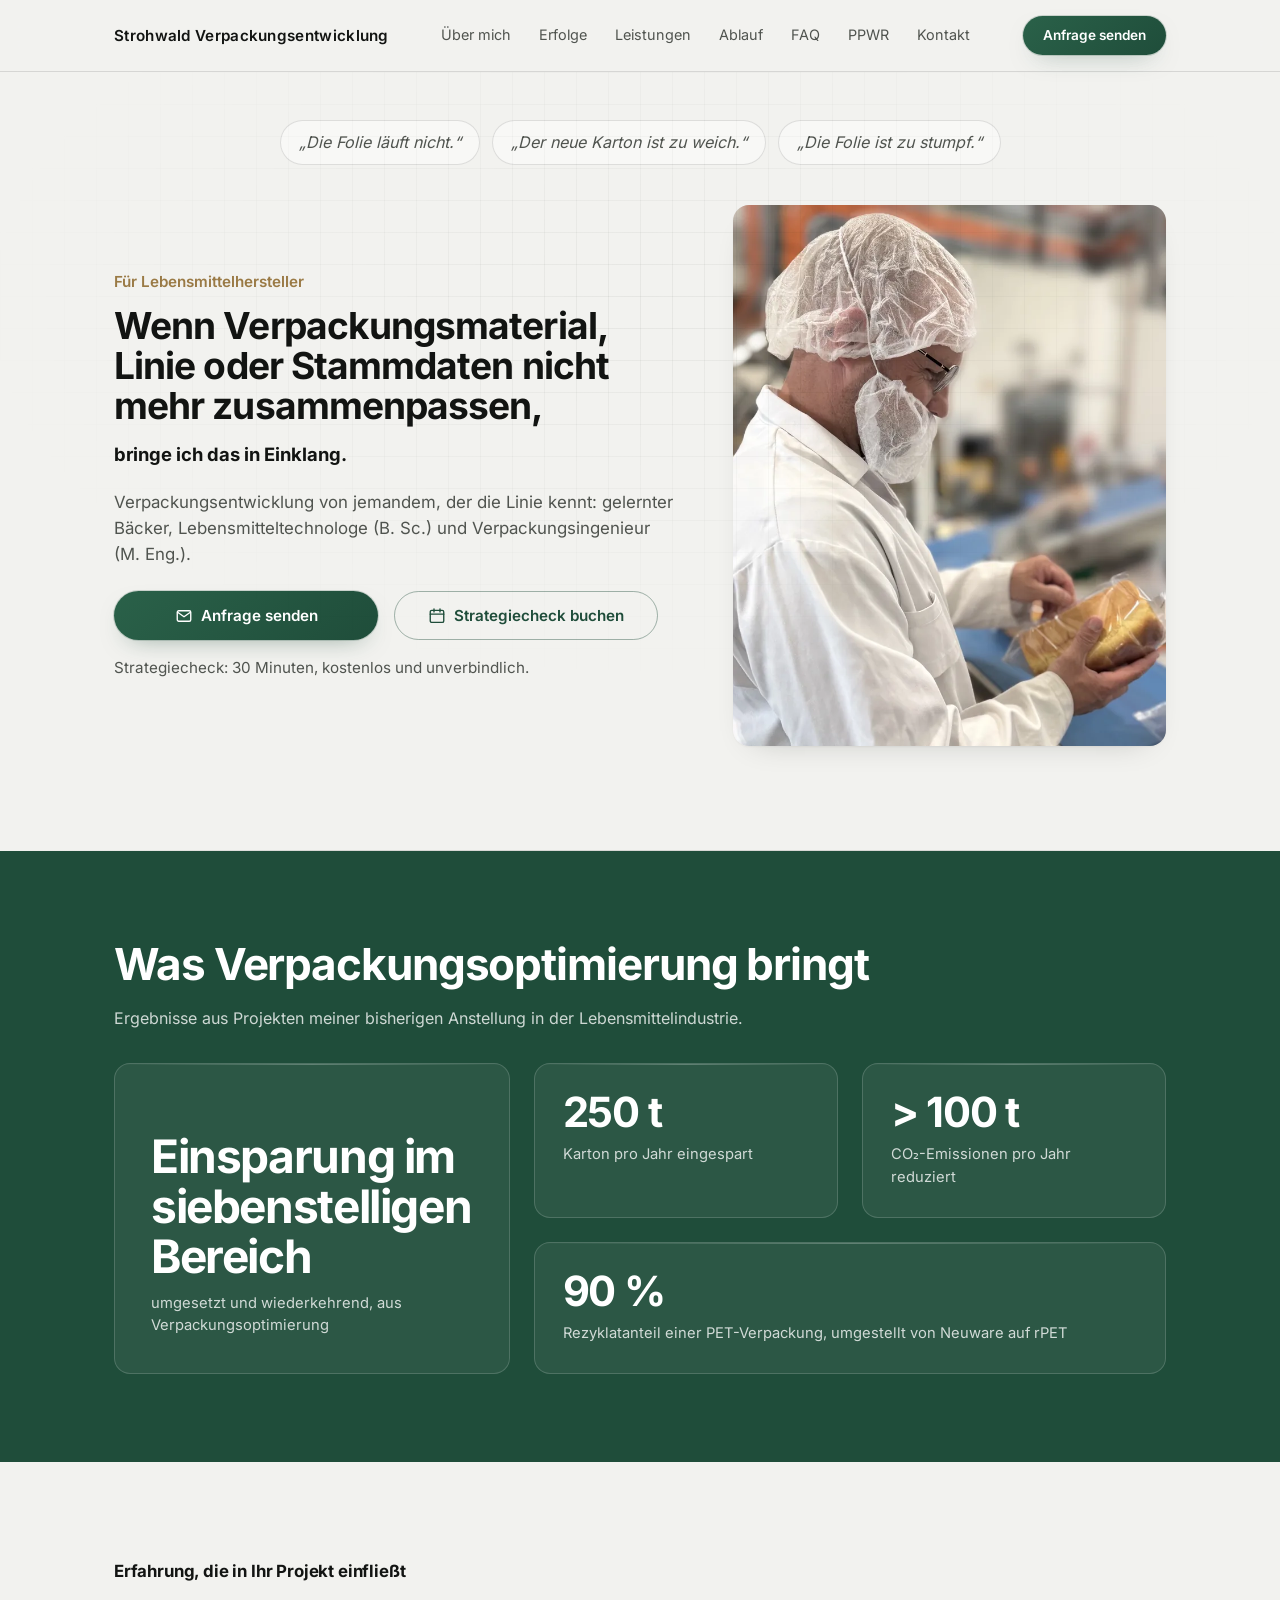
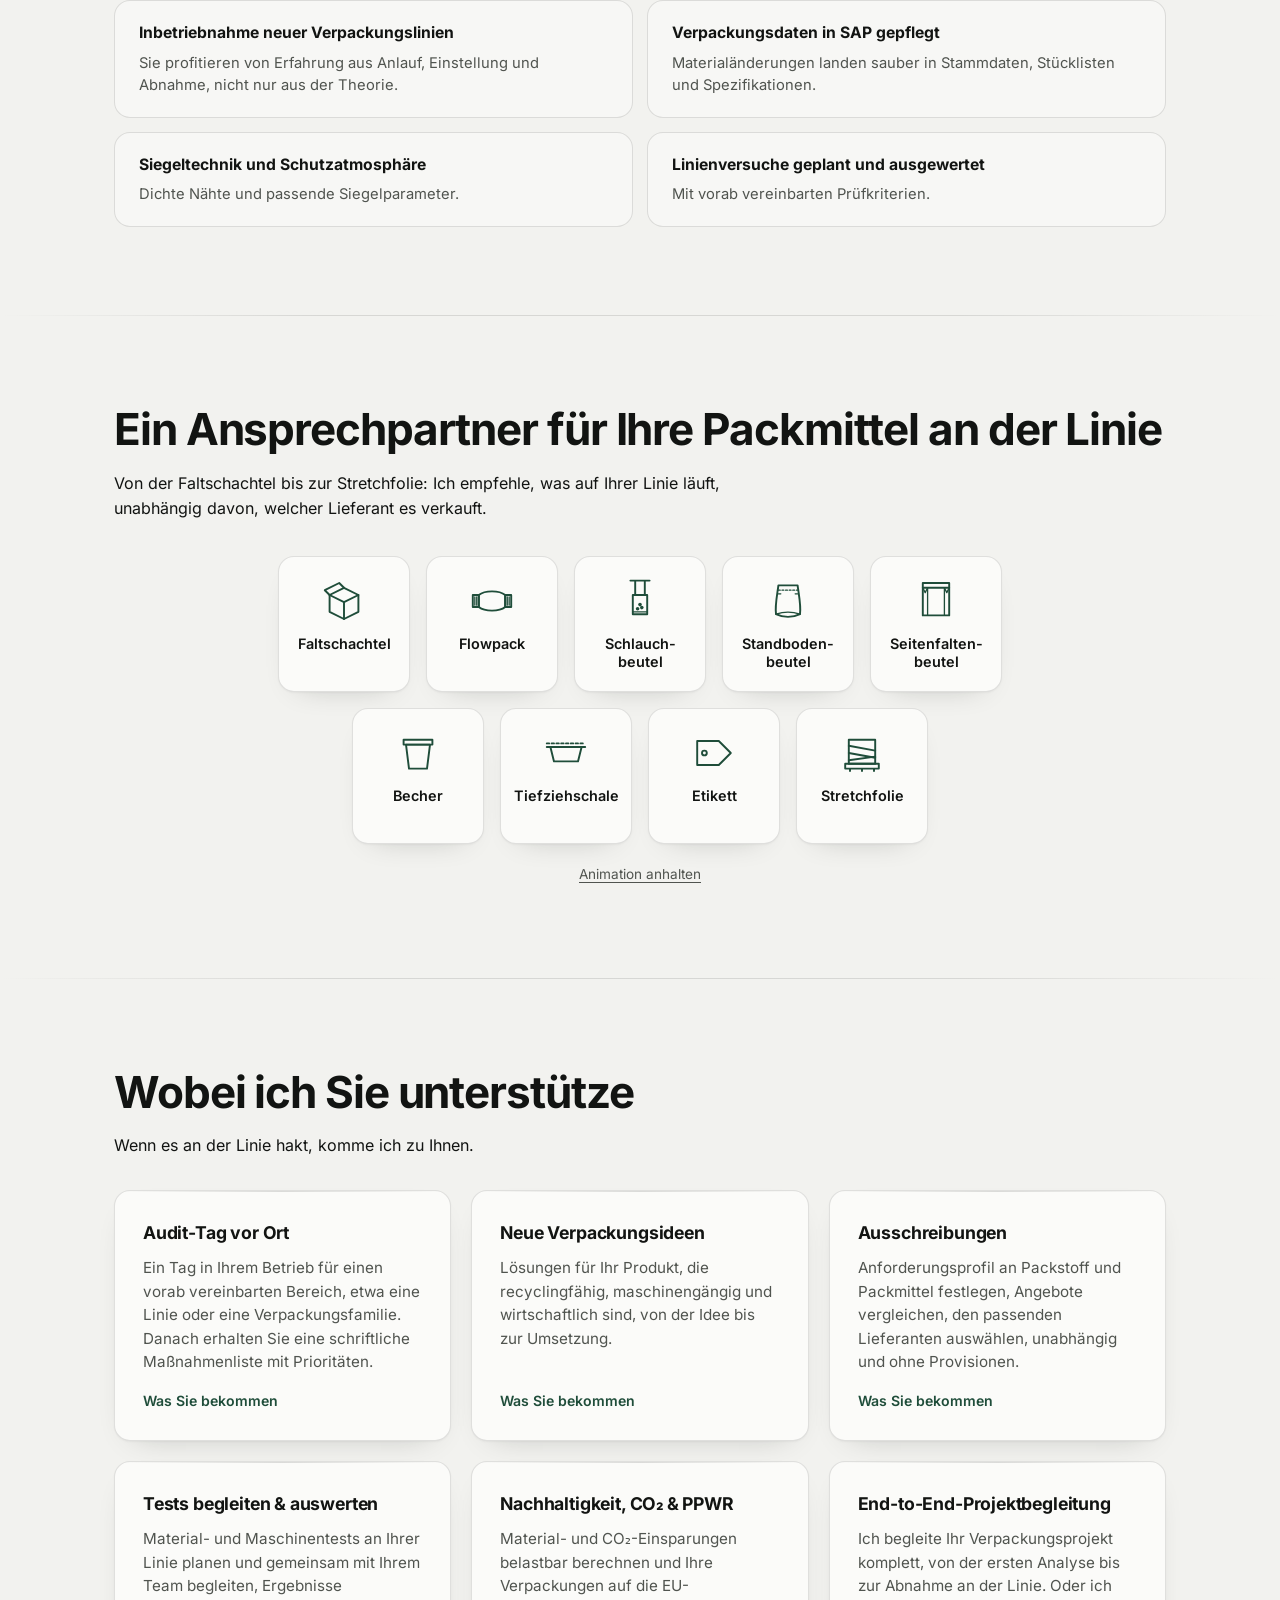
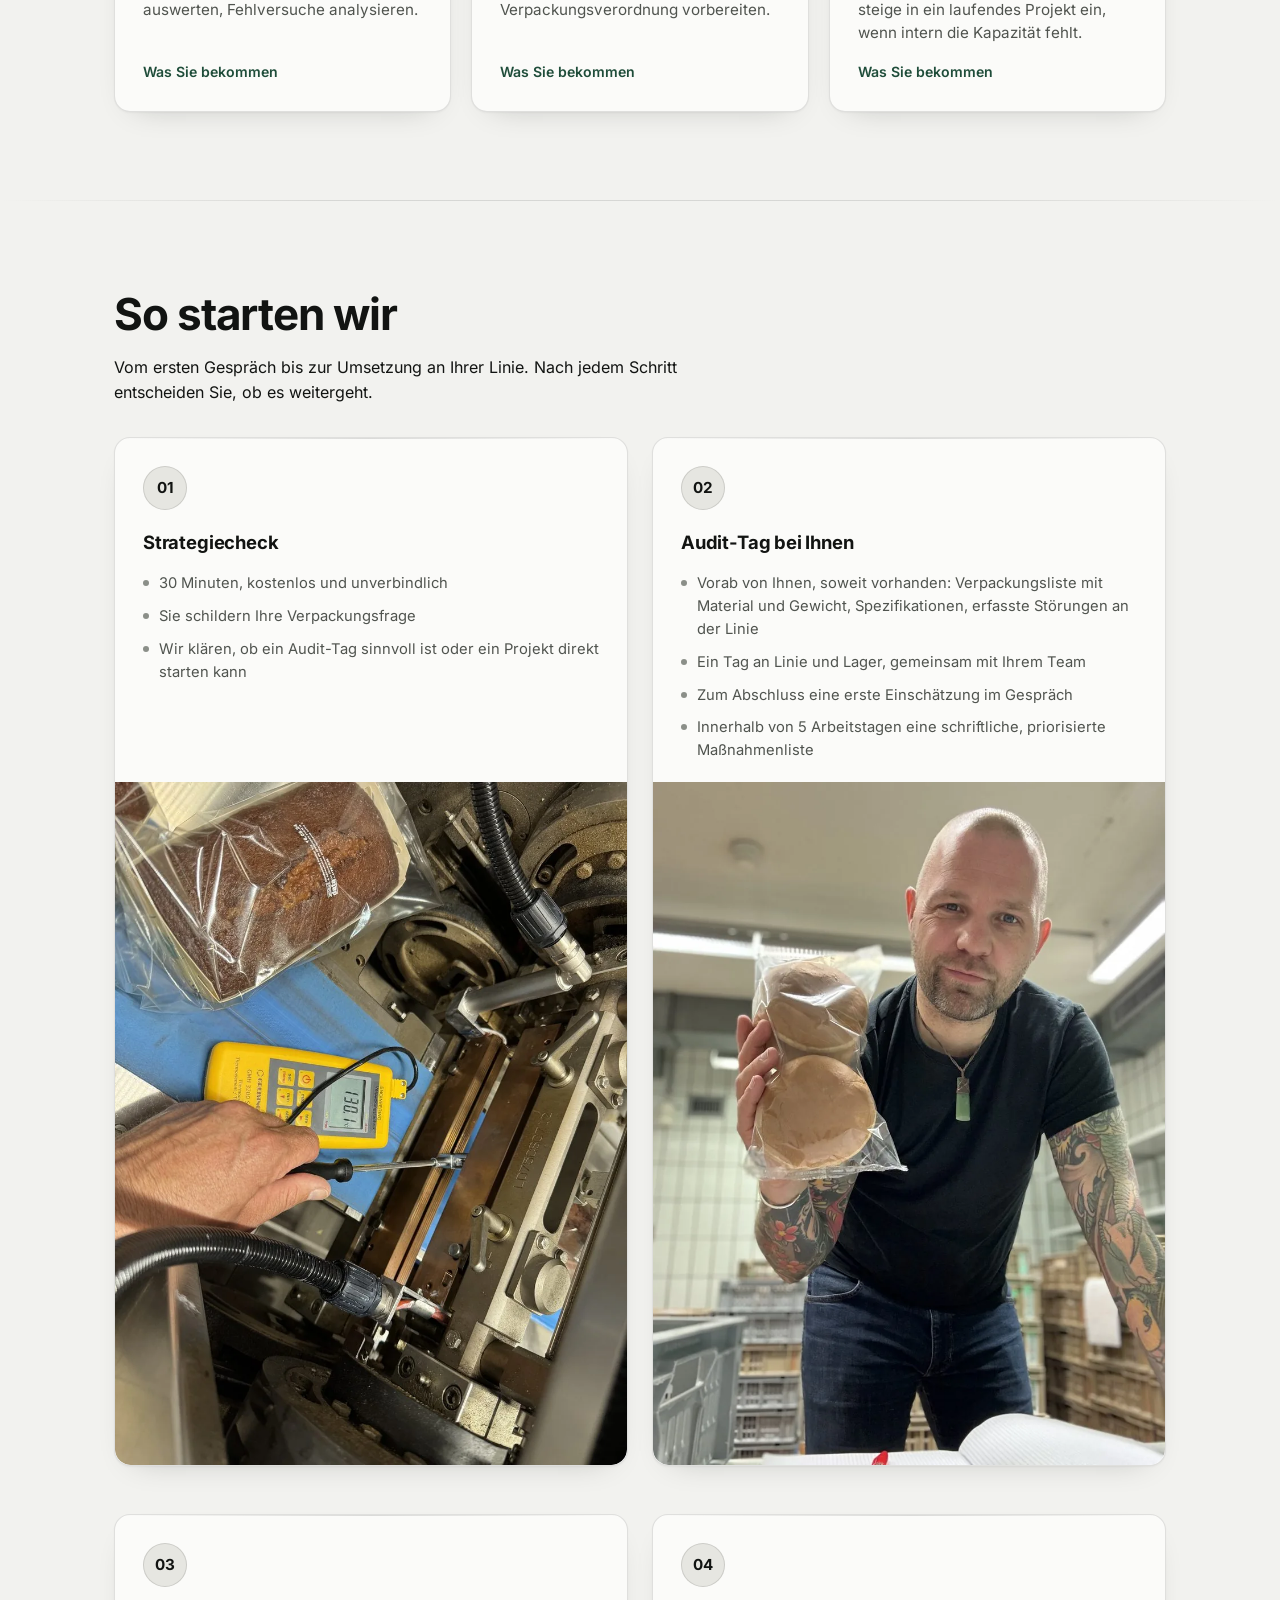
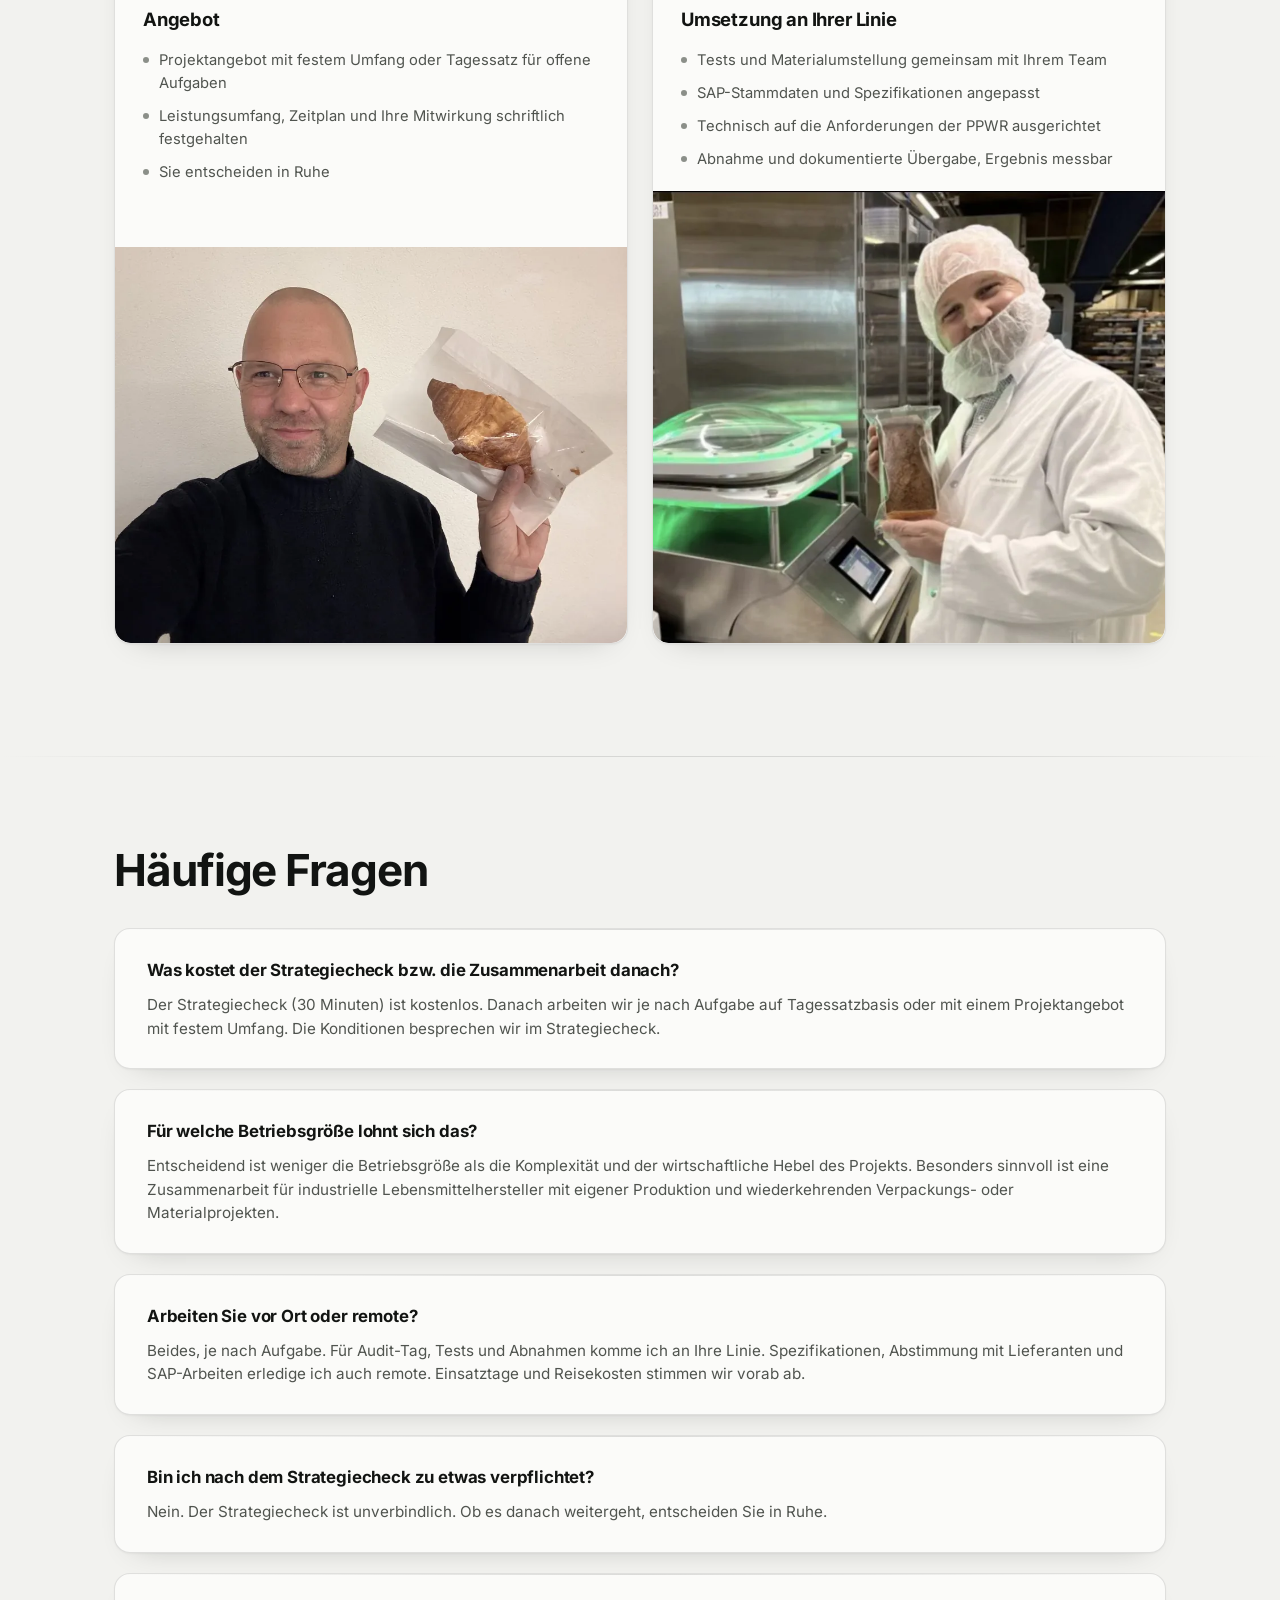
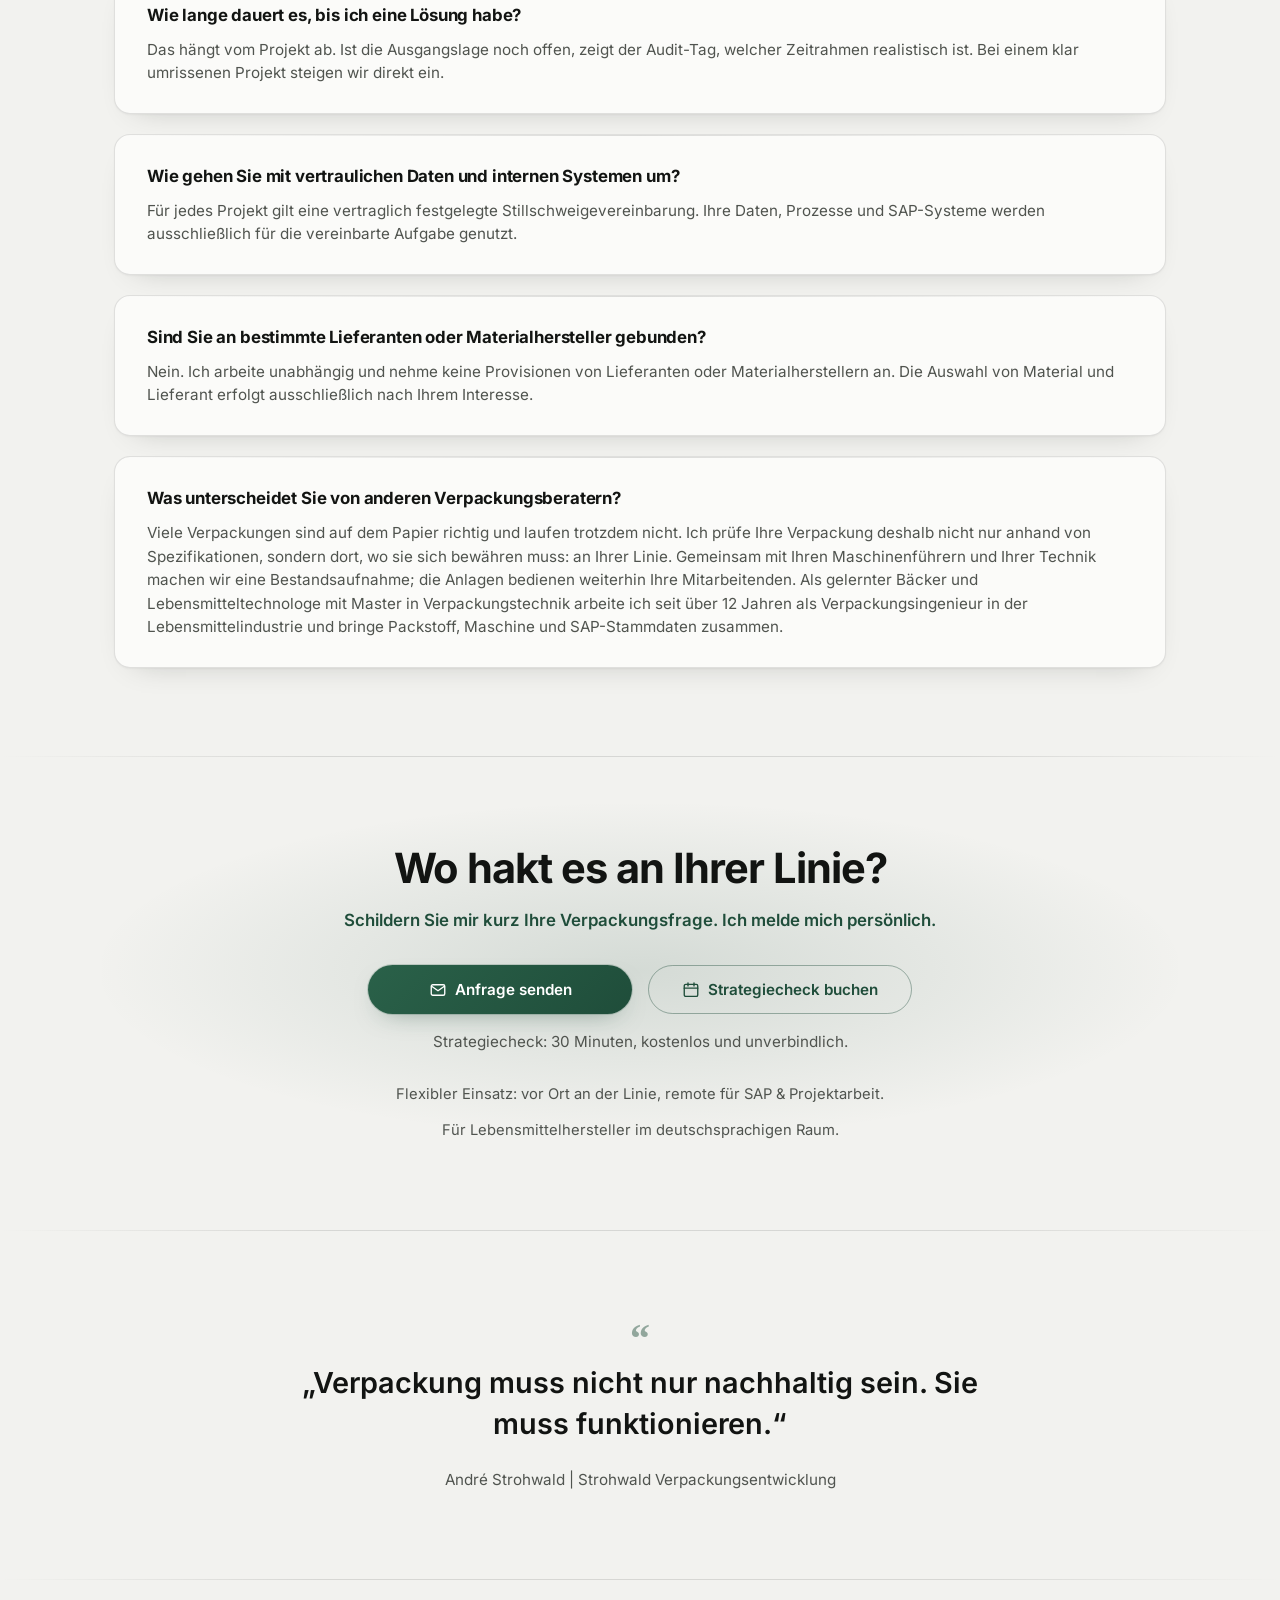
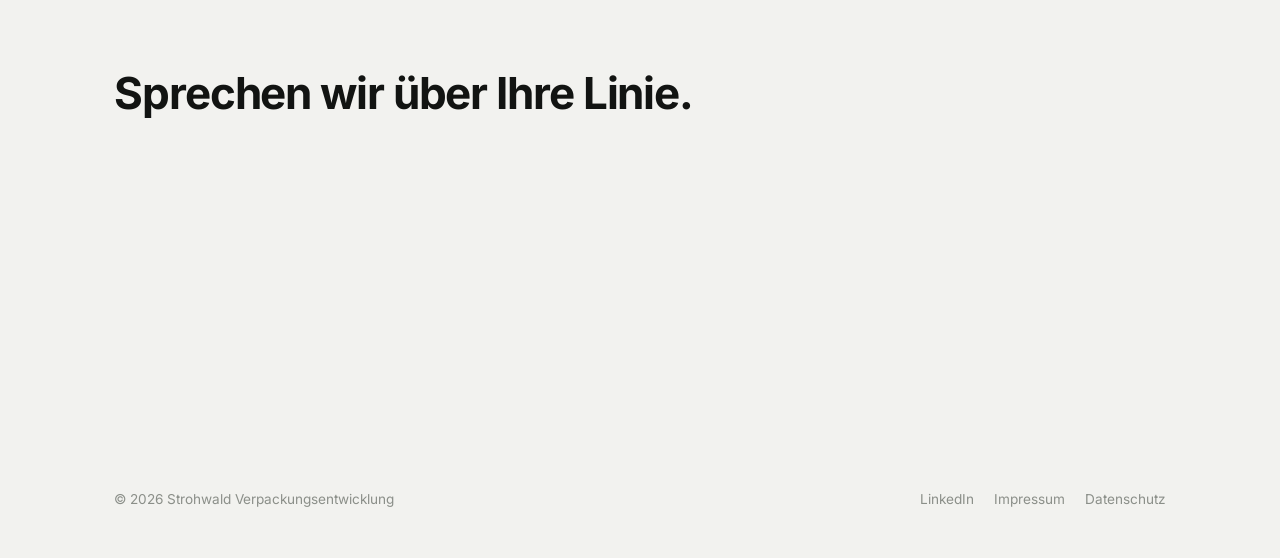
==== commit 40f972fb: "Entferne sichtbare E-Mail-Adresse unter den Buttons, Strategiecheck-Zeile bleibt Co-Authored-By: Cla" ====
--- a/index.html
+++ b/index.html
@@ -21,7 +21,7 @@
 <meta name="twitter:image" content="https://strohwald-verpackungsentwicklung.de/assets/images/og-image.jpg" />
 <link rel="icon" href="assets/favicon.svg" type="image/svg+xml" />
 <link rel="preload" href="assets/fonts/inter-latin-wght-normal.woff2" as="font" type="font/woff2" crossorigin />
-<link rel="stylesheet" href="assets/style.css?v=1795800000" />
+<link rel="stylesheet" href="assets/style.css?v=1795900000" />
 <script type="application/ld+json">
 {
   "@context": "https://schema.org",
@@ -178,7 +178,7 @@
         <div class="hero-actions">
           <a href="mailto:andre@strohwald-verpackungsentwicklung.de?subject=Anfrage%20Verpackung" class="btn btn-primary"><svg class="btn-icon" viewBox="0 0 24 24" width="18" height="18" aria-hidden="true" focusable="false"><rect x="3" y="5" width="18" height="14" rx="2"/><path d="m3.5 7 8.5 6 8.5-6"/></svg>Anfrage senden</a>
           <a href="https://calendly.com/strohwald-verpackungsentwicklung/30min" class="btn btn-outline" target="_blank" rel="noopener"><svg class="btn-icon" viewBox="0 0 24 24" width="18" height="18" aria-hidden="true" focusable="false"><rect x="3" y="4.5" width="18" height="16" rx="2"/><path d="M3 9.5h18M8 2.5v4M16 2.5v4"/></svg>Strategiecheck buchen</a>
-          <p class="cta-alt"><span class="cta-mail">andre@strohwald-verpackungsentwicklung.de</span></p>
+          <p class="cta-alt">Strategiecheck: 30&nbsp;Minuten, kostenlos und unverbindlich.</p>
         </div>
       </div>
       <figure class="hero-foto hero-foto--linie">
@@ -416,7 +416,7 @@
         <a href="mailto:andre@strohwald-verpackungsentwicklung.de?subject=Anfrage%20Verpackung" class="btn btn-primary"><svg class="btn-icon" viewBox="0 0 24 24" width="18" height="18" aria-hidden="true" focusable="false"><rect x="3" y="5" width="18" height="14" rx="2"/><path d="m3.5 7 8.5 6 8.5-6"/></svg>Anfrage senden</a>
         <a href="https://calendly.com/strohwald-verpackungsentwicklung/30min" class="btn btn-outline" target="_blank" rel="noopener"><svg class="btn-icon" viewBox="0 0 24 24" width="18" height="18" aria-hidden="true" focusable="false"><rect x="3" y="4.5" width="18" height="16" rx="2"/><path d="M3 9.5h18M8 2.5v4M16 2.5v4"/></svg>Strategiecheck buchen</a>
       </div>
-      <p class="cta-alt"><span class="cta-mail">andre@strohwald-verpackungsentwicklung.de</span></p>
+      <p class="cta-alt">Strategiecheck: 30&nbsp;Minuten, kostenlos und unverbindlich.</p>
       <p class="cta-reach">Flexibler Einsatz: vor Ort an der Linie, remote für SAP &amp; Projektarbeit.</p>
       <p class="cta-reach cta-reach-region">Für Lebensmittelhersteller im deutschsprachigen Raum.</p>
     </div>
--- a/assets/style.css
+++ b/assets/style.css
@@ -503,12 +503,6 @@
   line-height: 1.6;
 }
 
-.cta-alt .cta-mail {
-  color: var(--text);
-  user-select: all;
-  overflow-wrap: anywhere;
-}
-
 .cta-alt a {
   color: var(--accent);
   font-weight: 600;
